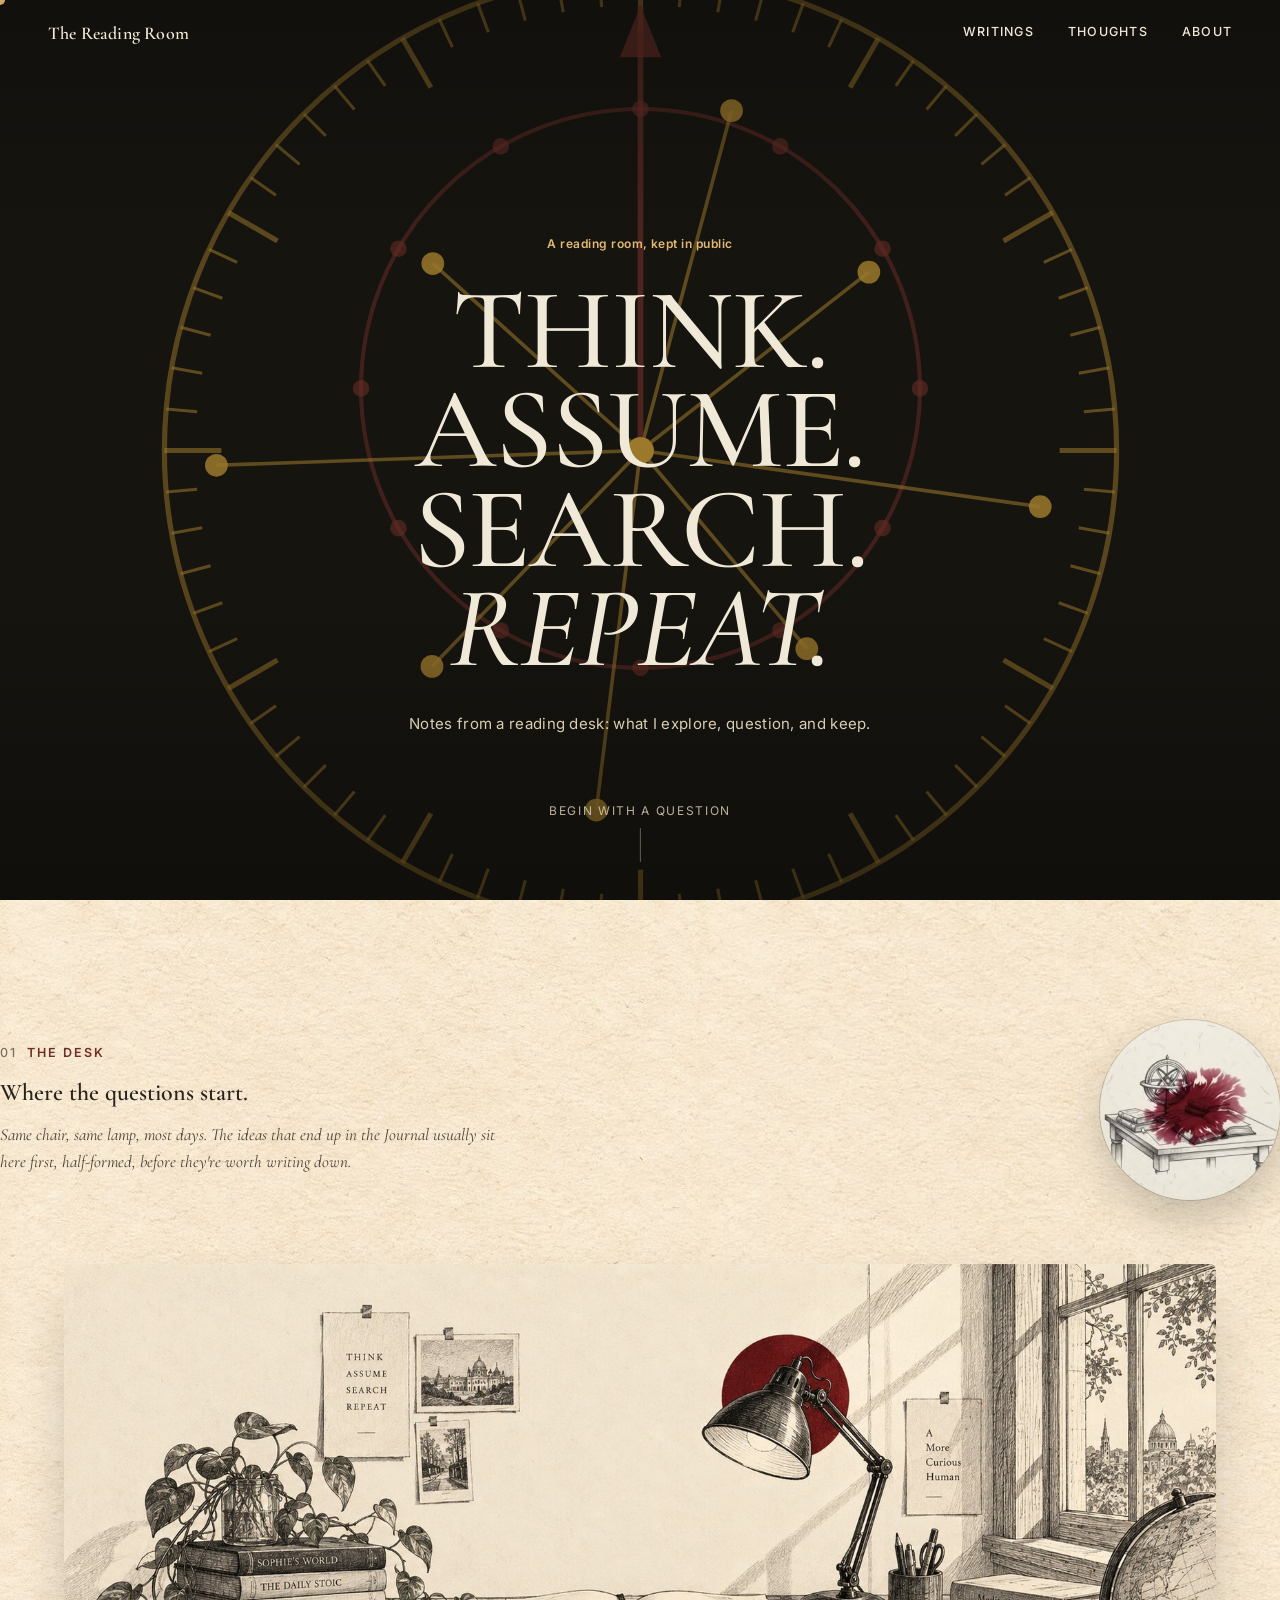
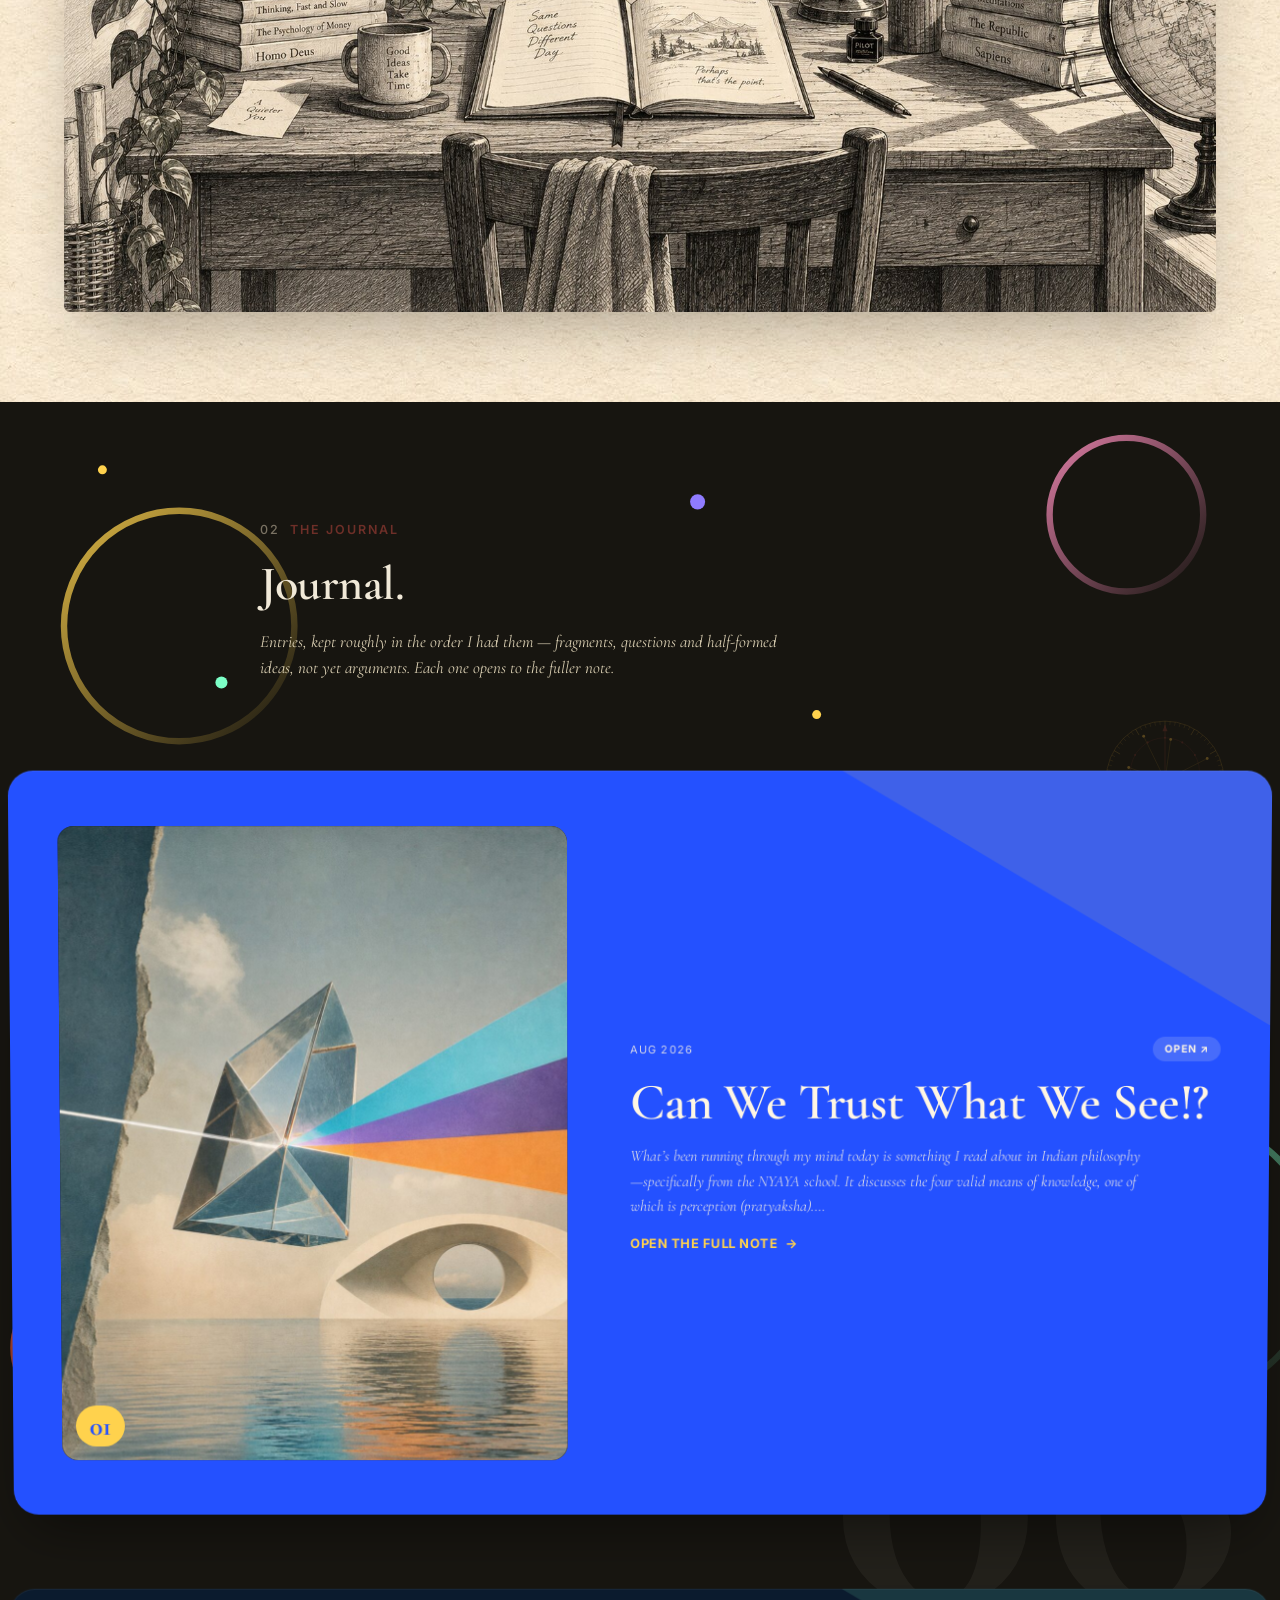
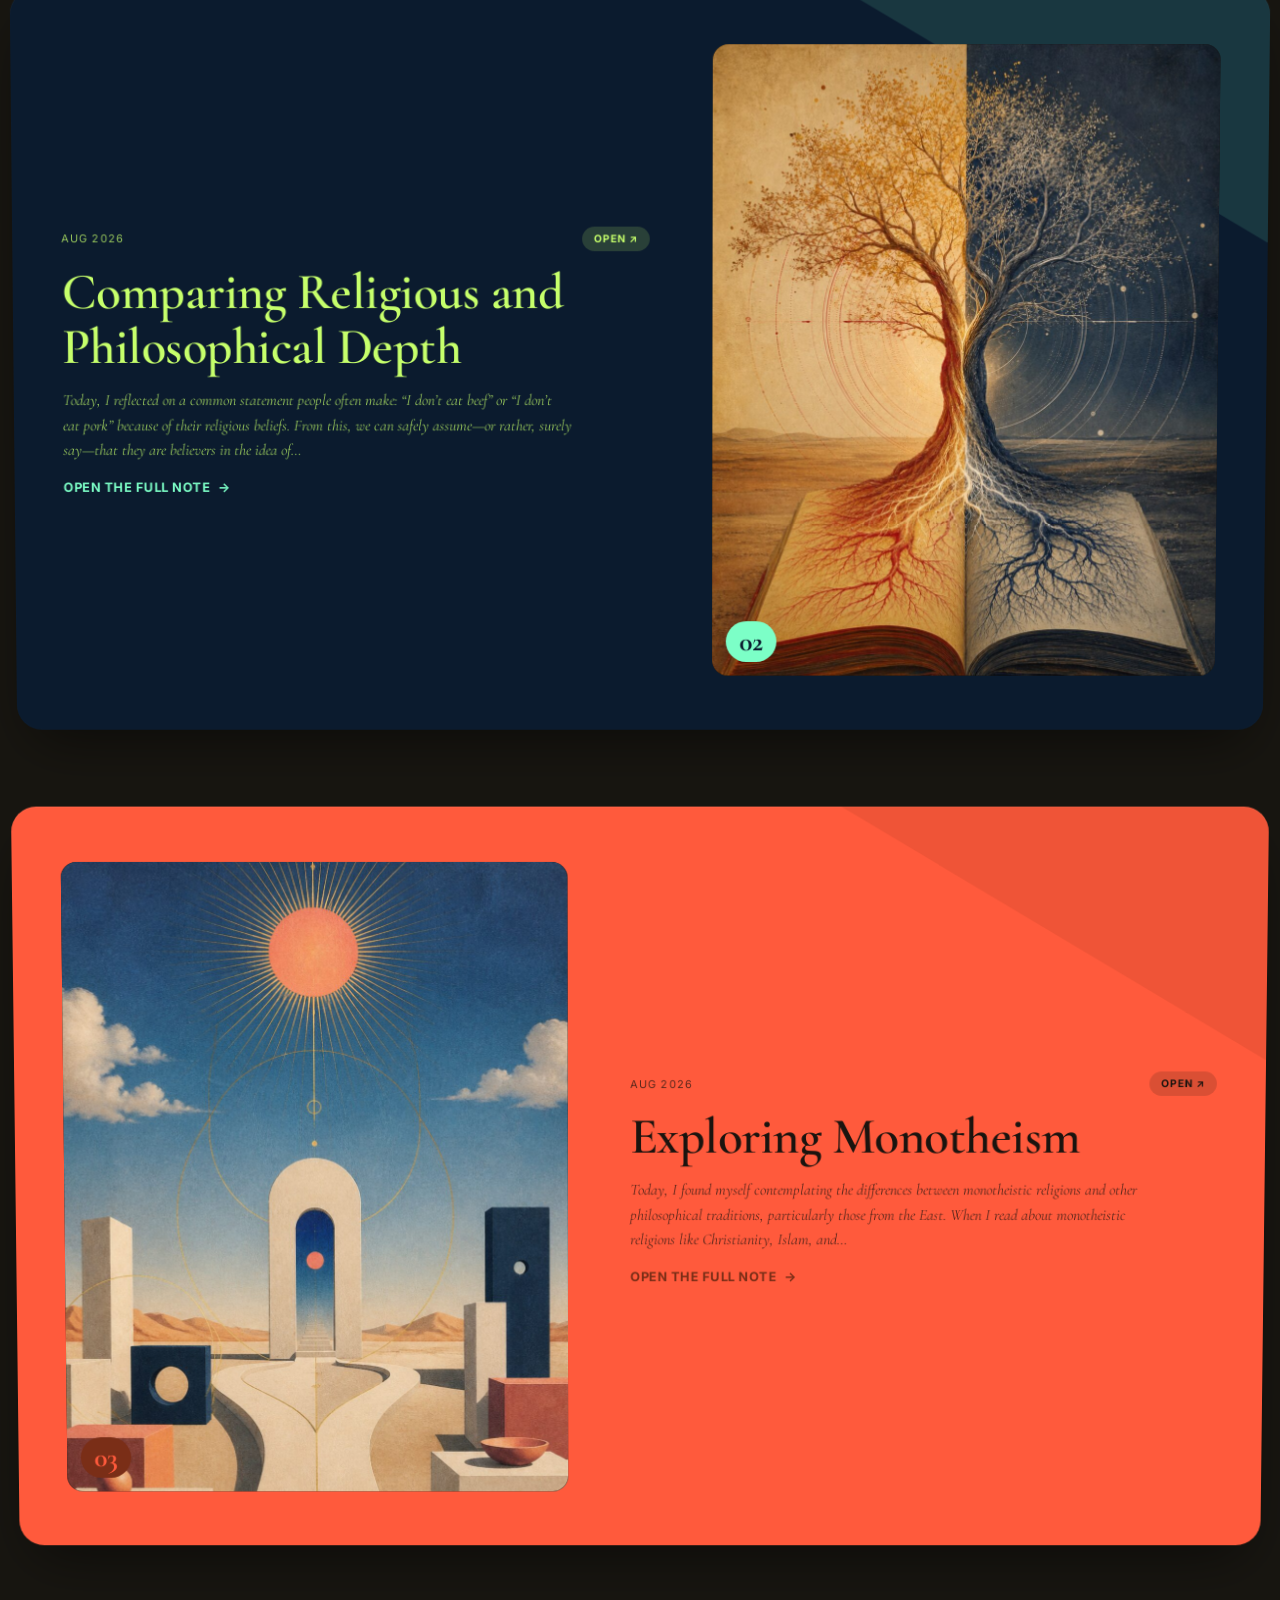
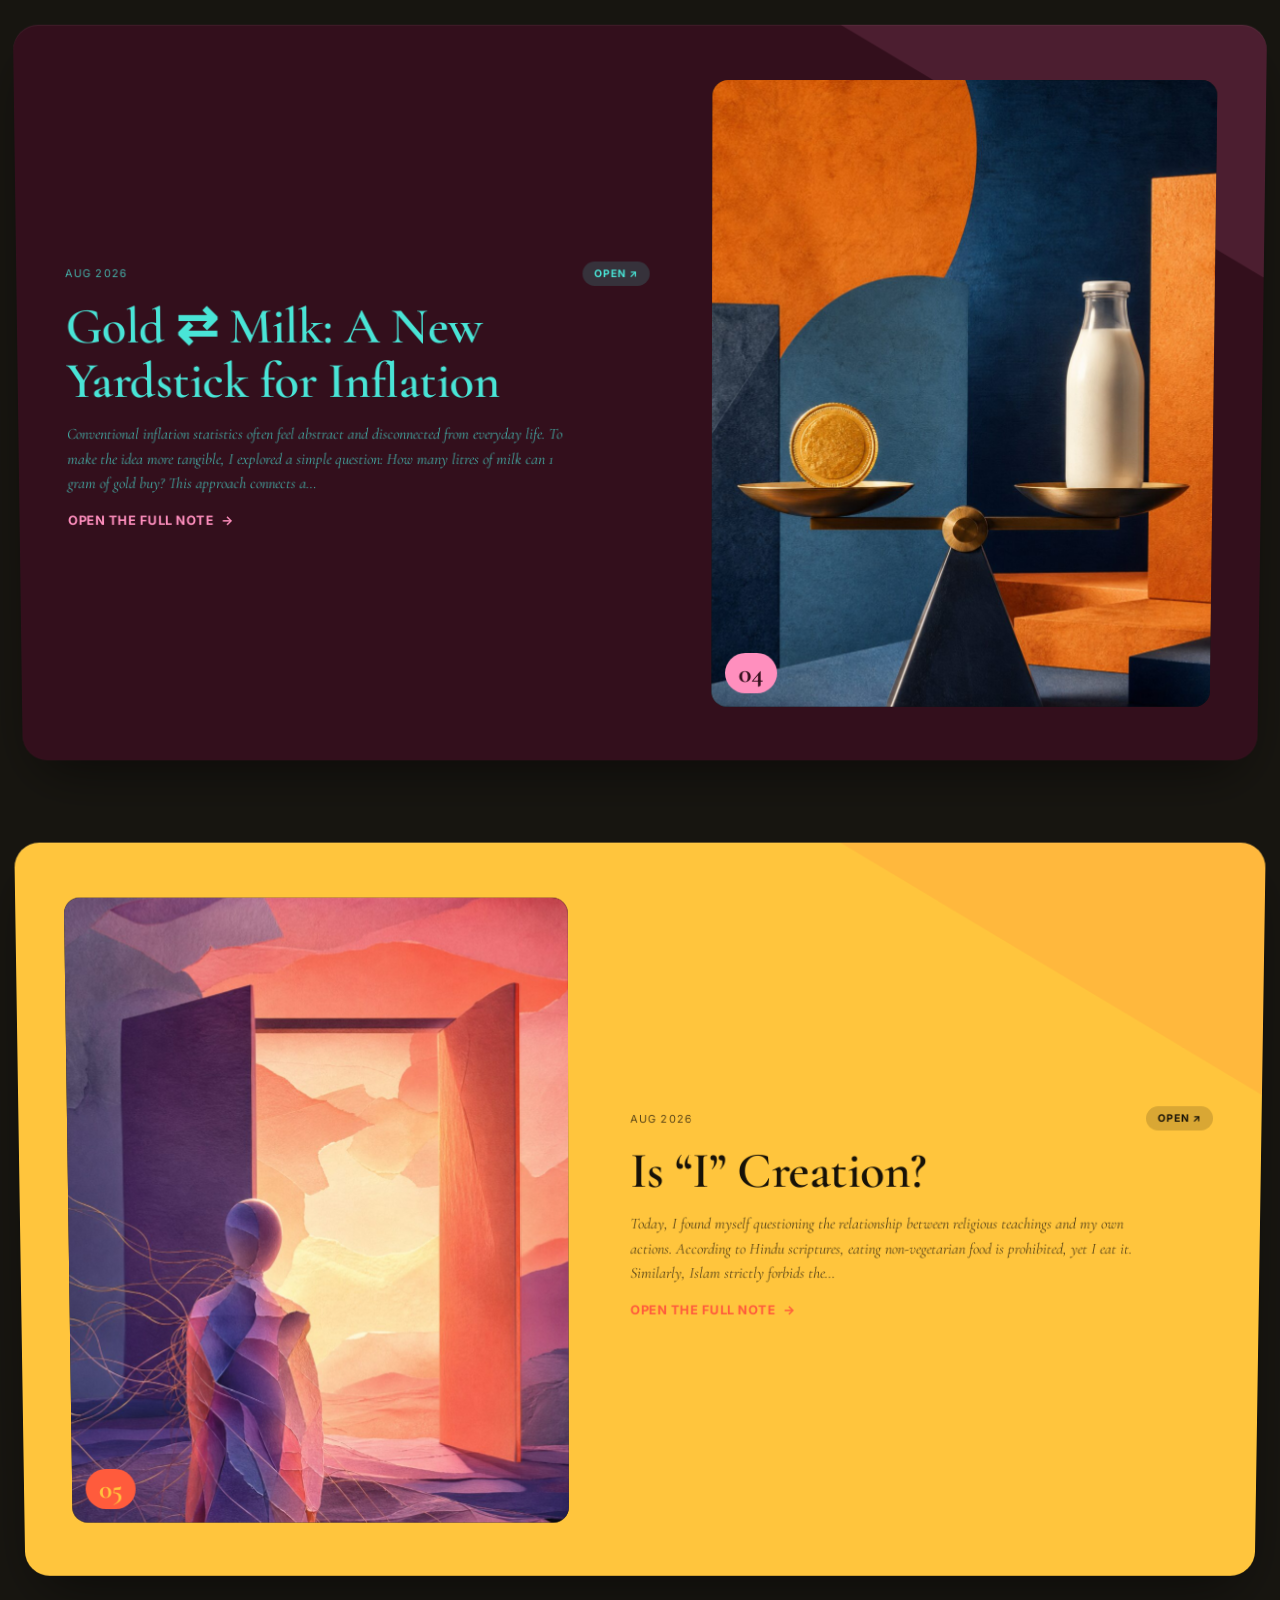
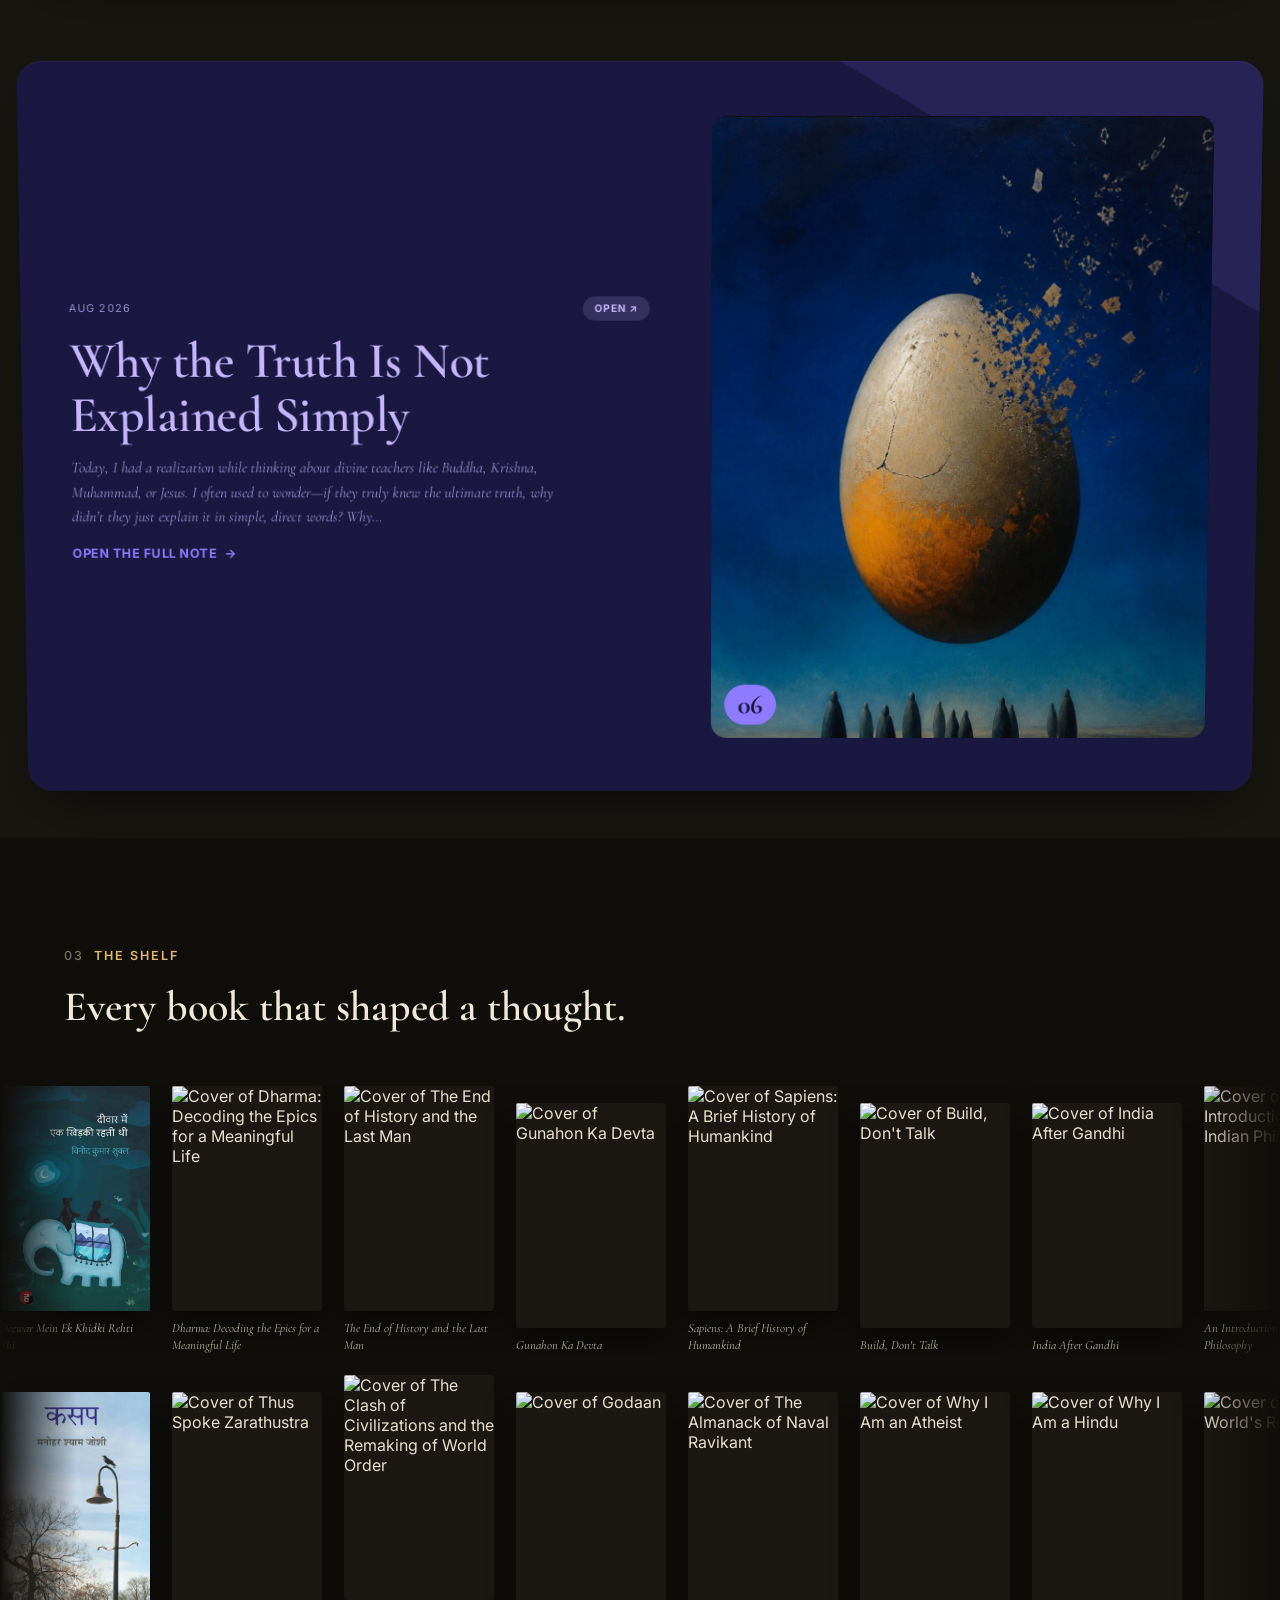
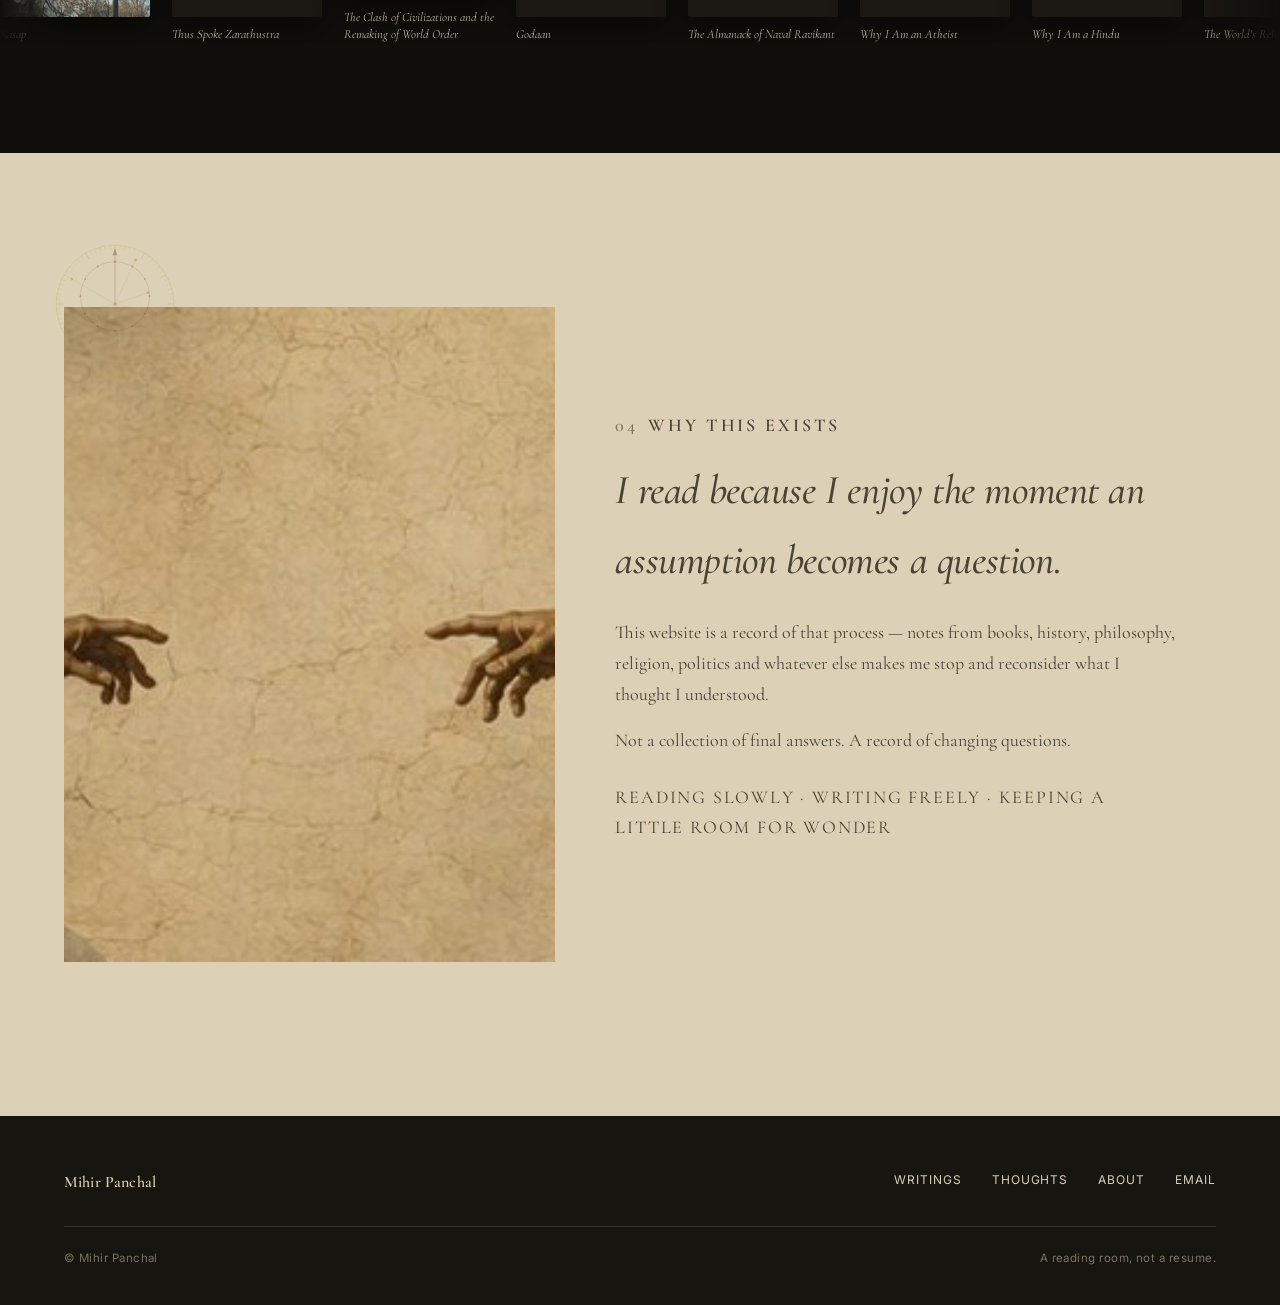
==== index.html @ f5ea028b "NEW SITE" ====
<!doctype html>
<html lang="en">
<head>
<meta charset="UTF-8"/>
<meta name="viewport" content="width=device-width, initial-scale=1"/>
<title>The Reading Room — Mihir Panchal</title>
<meta name="description" content="A personal reading room for philosophy, history, religion, politics and research — writings and a living stream of thoughts from Mihir Panchal's reading desk."/>
<link rel="preconnect" href="https://fonts.gstatic.com" crossorigin/>
<link href="https://fonts.googleapis.com/css2?family=Cormorant+Garamond:ital,wght@0,400;0,500;0,600;0,700;1,400;1,500;1,600&family=Inter:wght@400;500;600;700&display=swap" rel="stylesheet"/>
<link rel="stylesheet" href="/renaissance-assets/renaissance.css"/>
<!-- Netlify Identity invite/recovery links land on whatever page the email
     pointed at (often the homepage, not /admin/ directly) — this catches
     that link here too and sends a logged-in user on to /admin/. Without
     this, an invite email opened from the homepage does nothing visible. -->
<script src="https://identity.netlify.com/v1/netlify-identity-widget.js"></script>
<script>
  if (window.netlifyIdentity) {
    window.netlifyIdentity.on("init", user => {
      if (!user) {
        window.netlifyIdentity.on("login", () => {
          document.location.href = "/admin/";
        });
      }
    });
  }
</script>
</head>
<body>
<div class="grain"></div>

<nav class="nav">
  <a href="/index.html" class="nav-name">The Reading Room</a>
  <div class="nav-links">
    <a href="/writings.html">Writings</a>
    <a href="/thoughts.html">Thoughts</a>
    <a href="/about.html">About</a>
  </div>
  <button class="nav-menu-btn" aria-label="Open menu"><span class="bars"><span></span><span></span><span></span></span>Menu</button>
</nav>

<div class="menu-overlay">
  <button class="menu-close" aria-label="Close menu">Close ×</button>
  <div class="menu-art"><img src="/renaissance-assets/img/garden-bust.jpg" alt="Marble bust from the garden painting, used as a decorative detail."/></div>
  <div class="menu-links">
    <a href="/writings.html"><span class="mn">01</span>Writings</a>
    <a href="/thoughts.html"><span class="mn">02</span>Thoughts</a>
    <a href="/about.html"><span class="mn">03</span>About</a>
  </div>
  <div class="menu-foot">Notes from a reading desk — Mihir Panchal</div>
</div>

<main>

  <section class="hero" id="home">
    <div class="hero-astro" aria-hidden="true"><svg class="hero-astro-svg" viewBox="0 0 200 200" focusable="false" data-orn></svg></div>
    <div class="hero-scrim"></div>
    <div class="hero-inner">
      <p class="hero-kicker">A reading room, kept in public</p>
      <h1 class="hero-statement">
        <span class="hw">THINK.</span>
        <span class="hw">ASSUME.</span>
        <span class="hw">SEARCH.</span>
        <span class="hw">REPEAT.</span>
      </h1>
      <p class="hero-sub">Notes from a reading desk: what I explore, question, and keep.</p>
    </div>
    <div class="hero-cue" id="heroCue"><span>Begin with a question</span><span class="stick"></span></div>
  </section>

  <section class="desk-sec" id="desk">
    <div class="wrap desk-grid">
      <div class="desk-copy reveal">
        <p class="eyebrow"><span class="num">01</span>THE DESK</p>
        <h2>Where the questions start.</h2>
        <p class="desk-sub">Same chair, same lamp, most days. The ideas that end up in the Journal usually sit here first, half-formed, before they're worth writing down.</p>
      </div>
      <div class="desk-seal reveal" aria-hidden="true">
        <video class="desk-seal-video" muted loop playsinline preload="none" poster="/renaissance-assets/img/desk/ink-bleed-poster.jpg">
          <source src="/renaissance-assets/img/desk/ink-bleed.mp4" type="video/mp4" />
        </video>
      </div>
    </div>
    <div class="wrap desk-figure reveal">
      <img src="/renaissance-assets/img/desk/desk-scene.jpg" alt="Pencil sketch of a writing desk with an open journal, stacked books, a desk lamp and a window, with a small red accent behind the lamp" loading="lazy" decoding="async" />
    </div>
  </section>

  <section class="journal-sec" id="thoughts">
    <svg class="orn-float orn-reveal orn-journal orn-b" viewBox="0 0 200 200" aria-hidden="true" focusable="false" data-orn></svg>
    <div class="wrap journal-head reveal">
      <p class="eyebrow"><span class="num">02</span>THE JOURNAL</p>
      <h2 class="journal-title">Journal.</h2>
      <p class="journal-sub">Entries, kept roughly in the order I had them — fragments, questions and half-formed ideas, not yet arguments. Each one opens to the fuller note.</p>
    </div>
    <div id="journalList"></div>
  </section>

  <section class="marquee-sec" id="books">
    <div class="wrap marquee-head reveal">
      <p class="eyebrow"><span class="num">03</span>THE SHELF</p>
      <h2>Every book that shaped a thought.</h2>
    </div>
    <div class="marquee-viewport">
      <div class="marquee-row marquee-row-a"><div class="marquee-track" id="marqueeTrackA"></div></div>
      <div class="marquee-row marquee-row-b"><div class="marquee-track" id="marqueeTrackB"></div></div>
    </div>
  </section>

  <section class="section about-sec" id="about">
    <svg class="orn-float orn-reveal orn-about orn-c" viewBox="0 0 200 200" aria-hidden="true" focusable="false" data-orn></svg>
    <div class="wrap about-grid">
      <div class="about-portrait reveal">
        <img src="/renaissance-assets/img/hero-hands.jpg" alt="A detail crop of two reaching hands from the hero painting, used here as a symbolic image rather than a portrait."/>
      </div>
      <div class="about-copy reveal">
        <p class="eyebrow"><span class="num">04</span>WHY THIS EXISTS</p>
        <p class="statement">I read because I enjoy the moment an assumption becomes a question.</p>
        <p>This website is a record of that process — notes from books, history, philosophy, religion, politics and whatever else makes me stop and reconsider what I thought I understood.</p>
        <p>Not a collection of final answers. A record of changing questions.</p>
        <p class="about-mark">Reading slowly · Writing freely · Keeping a little room for wonder</p>
      </div>
    </div>
  </section>

</main>

<footer class="site">
  <div class="wrap">
    <div class="foot-grid">
      <div class="nav-name" style="font-size:16px;">Mihir Panchal</div>
      <div class="foot-links">
        <a href="/writings.html">Writings</a>
        <a href="/thoughts.html">Thoughts</a>
        <a href="/about.html">About</a>
        <a href="mailto:panchalmihir2911@gmail.com">Email</a>
      </div>
    </div>
    <div class="foot-bottom">
      <span>© Mihir Panchal</span>
      <span>A reading room, not a resume.</span>
    </div>
  </div>
</footer>

<script src="/renaissance-assets/main.js"></script>
<script>
(function(){
  Promise.all([
    fetch('/renaissance-assets/generated/thoughts.json').then(r=>r.ok?r.json():[]).catch(()=>[]),
    fetch('/renaissance-assets/generated/books.json').then(r=>r.ok?r.json():[]).catch(()=>[]),
  ]).then(([thoughts, books]) => {
    if (window.renderJournal) window.renderJournal(thoughts || []);
    if (window.renderBookMarquee) window.renderBookMarquee(books || []);
  });
})();
</script>
<!-- Homepage-only: powers the ambient particle layer in the hero
     (renaissance-assets/hero-scene.js). No other page on the site loads
     this — everything else stays dependency-free. If this fails to load
     (offline, CDN hiccup, ad blocker) the hero just renders without the
     particle layer; nothing else on the page is affected. -->
<script src="https://cdnjs.cloudflare.com/ajax/libs/three.js/r134/three.min.js"></script>
<script src="/renaissance-assets/hero-scene.js"></script>
</body>
</html>
---- renaissance-assets/renaissance.css ----
/* ============================================================
   THINGS WORTH SITTING WITH — Mihir Panchal
   A reading room built around four real Renaissance-style paintings.
   Token system: warm parchment / deep ink / burgundy / olive / gold-leaf,
   sampled from the paintings themselves.
   ============================================================ */

:root{
  --paper:#E8E0D0;
  --paper-deep:#DCD1B7;
  --paper-line: rgba(23,21,16,0.16);
  --dark:#171510;
  --dark-2:#221E17;
  --dark-line: rgba(232,224,208,0.16);
  --ink:#27231D;
  --ink-soft:#4A4335;
  --muted:#7A7263;
  --burgundy:#6E2F28;
  --burgundy-soft:#8C463D;
  --olive:#59604A;
  --gold-leaf:#A9822F;
  --candle:#E3B872;

  /* text-on-dark tokens — consolidates ~10 one-off near-duplicate hexes
     that were scattered across dark sections (hero, Journal dark tone,
     thought modal, footer, article pages) into 3 shared values. */
  --paper-on-dark:#F1E9D8;      /* primary text on a dark background */
  --paper-on-dark-soft:#D9CEB2; /* secondary/soft text on a dark background */
  --muted-on-dark:#B9AF97;      /* muted captions/meta on a dark background */

  /* font-size tokens — a shared scale for labels and small text so new
     components reuse a value instead of inventing another one-off px. */
  --fs-2xs:12px;
  --fs-xs:12.5px;
  --fs-sm:14px;
  --fs-base:16px;
  --fs-md:18px;

  --serif: 'Cormorant Garamond', 'Georgia', serif;
  --sans: 'Inter', -apple-system, BlinkMacSystemFont, sans-serif;

  --ease: cubic-bezier(.16,.84,.44,1);
  --container: 1360px;
}

*{ box-sizing:border-box; }
html{ scroll-behavior:auto; }
html.has-smooth-scroll{ scroll-behavior:auto; }
body{
  margin:0;
  background:var(--paper);
  color:var(--ink);
  font-family:var(--sans);
  -webkit-font-smoothing:antialiased;
  overflow-x:hidden; /* NOTE: don't pair this with overflow-y:hidden here —
    per spec, overflow set on <body> propagates to the viewport/root when
    <html> doesn't declare its own overflow, so overflow-y:hidden on body
    disables scrolling for the ENTIRE page, not just body's own box.
    Learned that the hard way; leave overflow-y alone (default visible). */
}
img{ max-width:100%; display:block; }
a{ color:inherit; text-decoration:none; }
h1,h2,h3,h4{ margin:0; font-family:var(--serif); font-weight:600; }
p{ margin:0; }
button{ font-family:inherit; background:none; border:none; cursor:pointer; color:inherit; }
::selection{ background:var(--burgundy); color:var(--paper); }

/* focus states */
a:focus-visible, button:focus-visible, input:focus-visible{
  outline:2px solid var(--burgundy);
  outline-offset:3px;
}

/* paper grain texture — extremely subtle, applied once as a fixed overlay */
.grain{
  position:fixed; inset:0; z-index:2; pointer-events:none;
  opacity:0.035;
  mix-blend-mode:multiply;
  background-image:url("data:image/svg+xml;utf8,<svg xmlns='http://www.w3.org/2000/svg' width='120' height='120'><filter id='n'><feTurbulence type='fractalNoise' baseFrequency='0.85' numOctaves='2' stitchTiles='stitch'/></filter><rect width='100%25' height='100%25' filter='url(%23n)'/></svg>");
  background-size:180px 180px;
}

.wrap{ max-width:var(--container); margin:0 auto; padding:0 clamp(20px,5vw,64px); }
.section{ position:relative; padding:clamp(90px,12vw,160px) 0; }
.section.dark{ background:var(--dark); color:var(--paper); }
.section.deep{ background:var(--paper-deep); }

.eyebrow{
  font-family:var(--sans); font-size:12.5px; letter-spacing:0.16em; text-transform:uppercase;
  color:var(--burgundy); font-weight:600; margin:0 0 18px;
}
.section.dark .eyebrow{ color:var(--candle); }
.eyebrow .num{ color:var(--muted); font-weight:500; margin-right:10px; }

.hairline{ height:1px; background:var(--paper-line); border:none; margin:0; }
.section.dark .hairline{ background:var(--dark-line); }

/* big editorial statement type */
.statement{
  font-family:var(--serif); font-weight:500; font-style:italic;
  font-size:clamp(40px,7vw,108px); line-height:1.08; letter-spacing:-0.01em;
  max-width:1180px;
}
.statement.tight{ max-width:920px; }

/* ============ NAV ============ */
.nav{
  position:fixed; top:0; left:0; right:0; z-index:60;
  display:flex; align-items:center; justify-content:space-between;
  padding:22px clamp(20px,5vw,48px);
  color:var(--paper-on-dark);
  transition:background .5s var(--ease), backdrop-filter .5s var(--ease), padding .4s var(--ease), border-color .5s var(--ease);
  border-bottom:1px solid transparent;
}
.nav.scrolled{
  background:rgba(232,224,208,0.86);
  -webkit-backdrop-filter:blur(14px) saturate(1.1);
  backdrop-filter:blur(14px) saturate(1.1);
  color:var(--ink);
  padding-top:14px; padding-bottom:14px;
  border-bottom:1px solid var(--paper-line);
}
.nav-name{ font-family:var(--serif); font-weight:600; font-size:18px; letter-spacing:0.01em; }
.nav-links{ display:flex; align-items:center; gap:34px; font-size:12.5px; letter-spacing:0.1em; text-transform:uppercase; font-weight:500; }
.nav-links a{ position:relative; padding-bottom:3px; }
.nav-links a::after{
  content:''; position:absolute; left:0; right:100%; bottom:0; height:1px; background:currentColor;
  transition:right .35s var(--ease);
}
.nav-links a:hover::after, .nav-links a.active::after{ right:0; }
.nav-menu-btn{ font-size:12.5px; letter-spacing:0.1em; text-transform:uppercase; font-weight:600; display:flex; align-items:center; gap:10px; }
.nav-menu-btn .bars{ display:inline-flex; flex-direction:column; gap:4px; }
.nav-menu-btn .bars span{ width:20px; height:1px; background:currentColor; display:block; transition:transform .3s var(--ease), opacity .3s var(--ease); }
body.menu-open .nav-menu-btn .bars span:nth-child(1){ transform:translateY(5px) rotate(45deg); }
body.menu-open .nav-menu-btn .bars span:nth-child(2){ opacity:0; }
body.menu-open .nav-menu-btn .bars span:nth-child(3){ transform:translateY(-5px) rotate(-45deg); }

@media (max-width:760px){
  .nav-links{ display:none; }
}
@media (min-width:761px){
  .nav-menu-btn{ display:none; }
}

/* progress bar (thin, hairline) used on article pages and homepage */
.progress-line{ position:fixed; top:0; left:0; height:2px; background:var(--burgundy); z-index:70; width:0%; transition:width .1s linear; }

/* ============ FULLSCREEN MENU ============ */
.menu-overlay{
  position:fixed; inset:0; z-index:80;
  background:var(--dark); color:var(--paper);
  display:grid; grid-template-columns:1.1fr 1fr;
  visibility:hidden; opacity:0;
  transition:opacity .5s var(--ease), visibility 0s linear .5s;
}
body.menu-open .menu-overlay{ visibility:visible; opacity:1; transition:opacity .5s var(--ease); }
.menu-art{ position:relative; overflow:hidden; }
.menu-art img{ width:100%; height:100%; object-fit:cover; opacity:0.62; filter:sepia(0.15); }
.menu-links{ display:flex; flex-direction:column; justify-content:center; gap:6px; padding:clamp(32px,6vw,90px); }
.menu-links a{
  font-family:var(--serif); font-size:clamp(30px,5vw,58px); font-weight:500; line-height:1.35;
  display:flex; align-items:baseline; gap:18px; opacity:0; transform:translateY(18px);
  transition:opacity .5s var(--ease), transform .5s var(--ease), color .3s;
}
.menu-links a .mn{ font-family:var(--sans); font-size:14px; color:var(--gold-leaf); letter-spacing:0.08em; }
.menu-links a:hover{ color:var(--candle); }
body.menu-open .menu-links a{ opacity:1; transform:translateY(0); }
body.menu-open .menu-links a:nth-child(1){ transition-delay:.12s; }
body.menu-open .menu-links a:nth-child(2){ transition-delay:.19s; }
body.menu-open .menu-links a:nth-child(3){ transition-delay:.26s; }
body.menu-open .menu-links a:nth-child(4){ transition-delay:.33s; }
body.menu-open .menu-links a:nth-child(5){ transition-delay:.40s; }
.menu-close{
  position:absolute; top:24px; right:28px; z-index:2; color:var(--paper);
  font-size:12.5px; letter-spacing:0.1em; text-transform:uppercase;
}
.menu-foot{ position:absolute; bottom:30px; left:clamp(32px,6vw,90px); font-size:12.5px; color:var(--muted); letter-spacing:0.05em; }
@media (max-width:760px){
  .menu-overlay{ grid-template-columns:1fr; }
  .menu-art{ display:none; }
  .menu-links a{ font-size:clamp(26px,9vw,40px); }
}

/* ============ CURSOR ============ */
.cursor-dot{
  position:fixed; top:0; left:0; width:10px; height:10px; border-radius:50%;
  background:var(--candle); pointer-events:none; z-index:90; mix-blend-mode:difference;
  transform:translate(-50%,-50%); transition:width .25s var(--ease), height .25s var(--ease), background .25s var(--ease);
  will-change:transform;
}
.cursor-dot.hover{ width:46px; height:46px; }
.cursor-dot.read::after{
  content:'READ'; position:absolute; inset:0; display:flex; align-items:center; justify-content:center;
  font-family:var(--sans); font-size:9.5px; letter-spacing:0.1em; color:var(--dark); opacity:0;
}
.cursor-dot.read{ background:var(--paper); }
.cursor-dot.read::after{ opacity:1; }
body.touch .cursor-dot{ display:none; }
@media (hover:none), (pointer:coarse){ .cursor-dot{ display:none; } }

/* ============ HERO ============ */
.hero{
  position:relative; overflow:hidden;
  /* Three stacked fallbacks, weakest first: plain vh for very old browsers,
     svh (the viewport with mobile browser chrome — address bar, tab strip —
     counted as visible) so the hero never renders taller than what's
     actually on screen, then dvh (the *dynamic* viewport, which follows the
     chrome showing/hiding as the user scrolls) as the most accurate modern
     unit where it's supported. Each later line simply overrides the one
     before it in browsers that understand it. */
  min-height:100vh;
  min-height:100svh;
  min-height:100dvh;
  display:flex; align-items:center; justify-content:center;
  background:var(--dark);
}
/* The hero's background is now the astrolabe itself rather than the old
   painting — a giant version of the same generative instrument used as
   the small floating ornaments elsewhere (buildAstrolabe() in main.js;
   this element carries the same data-orn hook so it's built for free).
   Its rim stays fixed, same as every other instance on the site; only the
   inner rete turns, and here that rotation is driven directly by scroll
   position through the hero rather than by the small ornaments' own
   auto-spin — see the JS for why that's a deliberate, different choice
   around reduced motion too. vmin sizing means it stays large and centred
   relative to whichever screen dimension is tighter, phone or ultra-wide;
   .hero's overflow:hidden lets it bleed off the edges rather than being
   squeezed to fit. */
.hero-astro{
  position:absolute; inset:0;
  display:flex; align-items:center; justify-content:center;
  opacity:0; transition:opacity 1.4s var(--ease);
}
.hero-astro.is-in{ opacity:1; }
.hero-astro-svg{ width:min(1300px, 115vmin); height:auto; }
.hero-astro-svg .orn-rete{
  /* Overrides the small ornaments' auto-spin (see .orn-rete elsewhere) —
     this instance is turned by the scroll handler in main.js instead, via
     an inline transform, which a running CSS animation would otherwise
     fight and win over every frame. */
  animation:none;
}
.hero-scrim{
  position:absolute; inset:0;
  background:linear-gradient(180deg, rgba(10,9,6,0.42) 0%, rgba(10,9,6,0.08) 30%, rgba(10,9,6,0.08) 62%, rgba(10,9,6,0.5) 100%);
}
/* Generative ambient particle layer — see hero-scene.js. Sits above the
   scrim, below the title. Optional in every sense: absent entirely if
   three.js doesn't load, and even once present it fades in on its own
   rather than appearing with a hard cut. */
.hero-scene{
  position:absolute; inset:0; z-index:1; pointer-events:none;
  opacity:0; transition:opacity 1.6s var(--ease);
}
.hero-scene.is-in{ opacity:1; }
.hero-inner{
  position:relative; z-index:2; text-align:center; color:var(--paper-on-dark); padding:96px 20px 24px;
}
.hero-kicker{
  font-family:var(--sans); font-size:12px; letter-spacing:0.04em; font-weight:600; color:var(--candle);
  margin-bottom:30px;
  opacity:0; animation:hero-rise .9s var(--ease) .15s forwards;
}
.hero-statement{
  font-family:var(--serif); font-weight:500; font-size:clamp(60px,9vw,150px); line-height:0.86; letter-spacing:-0.01em;
}
.hero-statement .hw{ display:block; opacity:0; animation:hero-rise .9s var(--ease) forwards; }
.hero-statement .hw:nth-child(1){ animation-delay:.28s; }
.hero-statement .hw:nth-child(2){ animation-delay:.38s; opacity:0.9; }
.hero-statement .hw:nth-child(3){ animation-delay:.48s; }
.hero-statement .hw:nth-child(4){ animation-delay:.58s; font-style:italic; }
.hero-sub{
  margin-top:34px; font-family:var(--sans); font-size:15px; letter-spacing:0.02em; color:var(--paper-on-dark-soft);
  max-width:520px; margin-left:auto; margin-right:auto; line-height:1.6;
  opacity:0; animation:hero-rise .9s var(--ease) .74s forwards;
}
@keyframes hero-rise{ from{ opacity:0; transform:translateY(16px); } to{ opacity:1; transform:translateY(0); } }

.hero-cue{
  position:absolute; left:50%; bottom:38px; transform:translateX(-50%); z-index:2; color:var(--paper-on-dark-soft);
  display:flex; flex-direction:column; align-items:center; gap:10px; font-size:var(--fs-2xs); letter-spacing:0.14em;
  text-transform:uppercase; opacity:0.85; transition:opacity .5s var(--ease);
}
.hero-cue.hide{ opacity:0; }
.hero-cue .stick{ width:1px; height:34px; background:currentColor; opacity:0.5; animation:hero-cue-bob 2.2s ease-in-out infinite; }
@keyframes hero-cue-bob{ 0%,100%{ transform:scaleY(1); transform-origin:top; } 50%{ transform:scaleY(0.7); transform-origin:top; } }

@media (max-width:760px){
  .hero-statement{ font-size:clamp(46px,15vw,72px); line-height:0.92; }
}

.sr-only{
  position:absolute; width:1px; height:1px; padding:0; margin:-1px; overflow:hidden;
  clip:rect(0,0,0,0); white-space:nowrap; border:0;
}

/* ============ THE DESK — a quiet, light bridge between the dark hero and
   the dark Journal ============
   Deliberately paper-toned (not dark) so the page reads dark → light →
   dark going into the Journal, the same alternating rhythm the site
   already uses elsewhere (About is paper-deep against a dark Shelf on
   either side). "01" — the number the hero itself never wears, so this
   slots into the existing 02 Journal / 03 Shelf / 04 About sequence with
   nothing else renumbered. The seal video is a small, separate circular
   companion to the copy — not composited onto the desk sketch itself,
   since the two were generated independently and don't share a subject;
   keeping them as two distinct beats (a small moving detail beside the
   words, a large still sketch beneath) reads more intentional than trying
   to force them into one image. */
.desk-sec{
  position:relative; overflow:hidden;
  background-color:var(--paper);
  background-image:url("img/desk/paper-texture.jpg");
  background-size:700px 467px; background-repeat:repeat;
}
.desk-grid{
  display:grid; grid-template-columns:1fr; gap:32px; align-items:center;
  padding:clamp(70px,10vw,120px) 0 0;
}
.desk-copy{ max-width:620px; }
.desk-sub{
  font-family:var(--serif); font-style:italic; font-size:17px; line-height:1.6;
  color:var(--ink-soft); margin-top:14px; max-width:520px;
}
.desk-seal{
  justify-self:start;
  width:clamp(120px,16vw,180px); aspect-ratio:1/1; border-radius:50%; overflow:hidden;
  box-shadow:0 18px 40px rgba(23,21,16,0.22), 0 0 0 1px var(--paper-line);
  background:var(--paper-deep);
}
.desk-seal-video{ width:100%; height:100%; object-fit:cover; display:block; }
.desk-figure{
  margin-top:clamp(36px,6vw,64px); padding-bottom:clamp(50px,7vw,90px);
}
.desk-figure img{
  width:100%; height:auto; display:block; border-radius:6px;
  box-shadow:0 30px 60px -20px rgba(23,21,16,0.35);
}
@media (min-width:700px){
  .desk-grid{ grid-template-columns:1fr auto; gap:clamp(30px,5vw,64px); }
}
@media (max-width:480px){
  .desk-seal{ width:110px; }
}

/* ============ THE JOURNAL — colourful editorial cards, each with its own
   intentional palette ============
   Mobile-first: one column always, image above text. Every entry now
   carries its own carefully-chosen bright/dark colour pairing (see the
   PALETTE array in main.js, applied as --jc-bg/--jc-ink/--jc-soft/--jc-accent
   custom properties on the entry) instead of alternating between two fixed
   paper/ink tones — the section itself goes dark (matching the site's
   editorial night register) and each card floats as its own saturated,
   high-contrast plate against it. Rendered straight from thoughts.json — a
   new /admin entry just becomes the next card, cycling to the next colour
   in the sequence. */
.journal-sec{ background:var(--dark); position:relative; overflow:hidden; }
.journal-head{ position:relative; z-index:1; padding:clamp(70px,10vw,120px) 0 clamp(36px,5vw,54px); max-width:760px; }
.journal-head h2{ font-size:clamp(30px,4vw,48px); margin-bottom:16px; color:var(--paper-on-dark); }
.journal-title{ font-size:clamp(48px,9vw,96px); font-weight:600; letter-spacing:-0.01em; }
.journal-sub{ font-family:var(--serif); font-style:italic; font-size:17px; color:var(--paper-on-dark-soft); line-height:1.55; max-width:520px; }

.journal-entry{
  padding:clamp(16px,2.6vw,30px) 0;
}

.journal-grid{
  position:relative; z-index:1;
  display:grid; grid-template-columns:1fr; gap:clamp(20px,3vw,30px);
  padding:clamp(28px,4.6vw,56px) clamp(22px,4vw,50px);
  border-radius:clamp(16px,2vw,26px);
  background:var(--jc-bg,#171510); color:var(--jc-ink,#F1E9D8);
  box-shadow:0 26px 60px -18px rgba(0,0,0,0.55), 0 1px 0 rgba(255,255,255,0.06) inset;
  overflow:hidden;
  will-change:transform;
}
.journal-grid::after{
  /* restrained diagonal corner accent, sampled from the card's own accent
     colour — a signature echo of the reference project's page-number
     corner treatment without literally copying its layout */
  content:''; position:absolute; top:0; right:0; width:34%; height:34%;
  background:var(--jc-accent,#E3B872); opacity:0.12;
  clip-path:polygon(100% 0, 100% 100%, 0 0); pointer-events:none;
}
.journal-media{
  position:relative; width:100%; aspect-ratio:16/10; overflow:hidden; background:#100E0B; border-radius:clamp(10px,1.4vw,16px);
}
.journal-media img{ width:100%; height:100%; object-fit:cover; display:block; will-change:transform; }
.journal-num{
  position:absolute; left:14px; bottom:14px; z-index:1;
  font-family:var(--serif); font-weight:700; font-size:clamp(20px,2.4vw,28px); line-height:1;
  padding:7px 14px; border-radius:999px;
  background:var(--jc-accent,#E3B872); color:var(--jc-bg,#171510);
}
.journal-copy{ position:relative; max-width:640px; }
.journal-meta{ display:flex; align-items:center; justify-content:space-between; gap:14px; margin-bottom:14px; }
.jd{
  font-family:var(--sans); font-size:11px; letter-spacing:0.1em; text-transform:uppercase;
  color:var(--jc-soft,var(--muted-on-dark)); display:block;
}
.jopen-badge{
  font-family:var(--sans); font-size:10.5px; letter-spacing:0.09em; text-transform:uppercase; font-weight:700;
  padding:6px 12px; border-radius:999px; white-space:nowrap;
  background:color-mix(in srgb, var(--jc-ink,#F1E9D8) 16%, transparent);
  color:var(--jc-ink,#F1E9D8);
}
.jtitle{
  font-family:var(--serif); font-weight:600; font-size:clamp(28px,4.2vw,52px); line-height:1.08; letter-spacing:-0.01em;
  color:var(--jc-ink,#F1E9D8);
}
.jprev{
  font-family:var(--serif); font-style:italic; font-size:16px; line-height:1.6;
  color:var(--jc-soft,var(--paper-on-dark-soft)); margin-top:14px; max-width:520px;
}
.jread{
  margin-top:16px; display:inline-flex; align-items:center; gap:8px; cursor:pointer;
  font-family:var(--sans); font-size:13px; letter-spacing:0.02em; font-weight:700; text-transform:uppercase; letter-spacing:0.04em;
  color:var(--jc-accent,var(--candle));
}
.jread .arrow{ transition:transform .25s var(--ease); }
.journal-entry:hover .jread .arrow{ transform:translateX(5px); }

@media (min-width:700px){
  .journal-grid{ grid-template-columns:0.86fr 1fr; align-items:center; gap:clamp(30px,5vw,64px); }
  .journal-media{ aspect-ratio:4/5; }
  .journal-entry:nth-child(even) .journal-grid{ grid-template-columns:1fr 0.86fr; }
  .journal-entry:nth-child(even) .journal-media{ order:2; }
  .journal-entry:nth-child(even) .journal-copy{ order:1; }
}
@media (max-width:480px){
  .journal-grid{ padding:22px 18px; border-radius:14px; }
  .jtitle{ font-size:clamp(24px,7.4vw,34px); }
}

/* ============ Journal ambient 3D layer — floating rings, glass prisms and
   a faint giant numeral behind the cards (see initJournalMotion in
   main.js). Purely decorative: sits at z-index:0 inside the (now
   position:relative, overflow:hidden) .journal-sec, so the opaque
   card backgrounds naturally occlude it wherever a card sits, and it only
   shows through in the gaps around and between cards — it can never sit on
   top of text, images or the Open action. Motion is composed from THREE
   independent, non-conflicting CSS transform channels so none of them ever
   fight each other: the shared `translate` (below) carries the scroll- and
   pointer-follow offset that main.js writes every frame via
   --jm-scroll-y/--jm-pointer-x/--jm-pointer-y, while the ambient spin/drift
   keyframes below animate only `rotate`/`scale` — never `transform`
   itself — so the two layer together instead of one silently overwriting
   the other. ============ */
.journal-motion{
  position:absolute; inset:0; z-index:0; pointer-events:none; overflow:visible;
}
#journalList{ position:relative; z-index:1; }
.jm-ring, .jm-prism, .jm-numeral, .jm-particle{
  transform-box:fill-box; transform-origin:50% 50%;
  translate:var(--jm-pointer-x,0px) calc(var(--jm-scroll-y,0px) + var(--jm-pointer-y,0px));
}
.jm-spin-a{ animation:jm-spin 52s linear infinite; }
.jm-spin-b{ animation:jm-spin 36s linear infinite reverse; }
@keyframes jm-spin{ from{ rotate:0deg; } to{ rotate:360deg; } }
.jm-drift-a{ animation:jm-drift-a 14s ease-in-out infinite; }
.jm-drift-b{ animation:jm-drift-b 18s ease-in-out infinite reverse; }
@keyframes jm-drift-a{ 0%,100%{ rotate:0deg; scale:1; } 50%{ rotate:7deg; scale:1.1; } }
@keyframes jm-drift-b{ 0%,100%{ rotate:0deg; scale:1; } 50%{ rotate:-6deg; scale:0.92; } }
.jm-numeral{
  font-family:var(--serif); font-weight:700; font-size:34px;
  fill:var(--paper-on-dark); opacity:0.05;
  animation:jm-numeral-sway 24s ease-in-out infinite;
}
@keyframes jm-numeral-sway{ 0%,100%{ rotate:-3deg; } 50%{ rotate:3deg; } }
.jm-particle{ animation:jm-twinkle 5s ease-in-out infinite; }
.jm-particle:nth-child(3n){ animation-delay:-1.6s; }
.jm-particle:nth-child(4n){ animation-delay:-3.1s; }
@keyframes jm-twinkle{ 0%,100%{ opacity:0.32; } 50%{ opacity:0.85; } }
/* Reduced motion: main.js never attaches the scroll/pointer listeners in
   this state (so --jm-scroll-y/x/y simply stay at their 0px fallback) and
   adds .is-still, which this stops the ambient CSS animation on too —
   shapes stay fully visible, just perfectly still, per this feature's own
   spec (a deliberate exception to this site's usual "ambient motion is
   exempt from Reduce Motion" rule — documented in main.js). */
.journal-motion.is-still .jm-ring,
.journal-motion.is-still .jm-prism,
.journal-motion.is-still .jm-numeral,
.journal-motion.is-still .jm-particle{ animation:none; }

/* ============ THE SHELF — simple CSS marquee ============
   Replaces the earlier 3D perspective corridor with a plain two-row,
   opposite-direction marquee: cheap to run, easy to read on a phone, and
   still enough movement to read as "a shelf passing by" rather than a
   static grid. Deliberately ignores prefers-reduced-motion (see the
   restoration rule in the reduced-motion block near the bottom of this
   file) — continuous scrolling is the whole point of this section, not a
   decorative aside, so it keeps moving on every device, iOS included, even
   with Reduce Motion on. A book with no cover just shows its name. */
.marquee-sec{ background:#100E0B; color:var(--paper); padding:clamp(70px,10vw,110px) 0; overflow:hidden; }
.marquee-head{ margin-bottom:clamp(34px,5vw,54px); }
.marquee-head .eyebrow{ color:var(--candle); }
.marquee-head h2{ font-size:clamp(26px,3.4vw,42px); color:var(--paper-on-dark); max-width:640px; }
.marquee-viewport{ display:flex; flex-direction:column; gap:clamp(14px,2vw,22px); }
.marquee-row{ overflow:hidden; -webkit-mask-image:linear-gradient(90deg, transparent 0%, #000 6%, #000 94%, transparent 100%); mask-image:linear-gradient(90deg, transparent 0%, #000 6%, #000 94%, transparent 100%); }
.marquee-track{
  display:flex; align-items:flex-end; gap:clamp(14px,2vw,22px); width:max-content;
  animation:marquee-left 46s linear infinite;
}
.marquee-row-b .marquee-track{ animation-name:marquee-right; animation-duration:52s; }
@keyframes marquee-left{ from{ transform:translateX(0); } to{ transform:translateX(-50%); } }
@keyframes marquee-right{ from{ transform:translateX(-50%); } to{ transform:translateX(0); } }
/* Intentionally no hover-to-pause here — the Shelf keeps scrolling
   continuously no matter where the pointer sits over it. */
.mq-book{ flex:0 0 auto; width:clamp(110px,12vw,150px); transition:transform .25s var(--ease); }
.mq-cover{
  width:100%; aspect-ratio:2/3; overflow:hidden; background:#1B1712; border-radius:2px;
  box-shadow:0 14px 30px rgba(0,0,0,0.4);
  transition:box-shadow .25s var(--ease);
}
.mq-cover img{ width:100%; height:100%; object-fit:cover; display:block; }
.mq-book:hover{ transform:translateY(-6px); }
.mq-book:hover .mq-cover{ box-shadow:0 22px 40px rgba(0,0,0,0.55); }
.mq-name{
  margin-top:9px; font-family:var(--serif); font-style:italic; font-size:12.5px; line-height:1.35;
  color:var(--muted-on-dark);
}
@media (max-width:760px){
  .mq-book{ width:clamp(92px,26vw,120px); }
}

/* ============ ABOUT ============ */
.about-sec{ background:var(--paper-deep); }
.about-grid{ display:grid; grid-template-columns:0.9fr 1.1fr; gap:60px; align-items:center; }
.about-portrait{
  aspect-ratio:3/4; overflow:hidden; background:var(--dark);
  display:flex; align-items:center; justify-content:center;
}
.about-portrait img{ width:100%; height:100%; object-fit:cover; opacity:0.9; }
.about-copy .statement{ font-size:clamp(28px,3.2vw,42px); margin-bottom:22px; }
.about-copy p{ font-family:var(--serif); font-size:18px; line-height:1.7; color:var(--ink-soft); max-width:560px; margin-bottom:16px; }
.about-mark{ margin-top:26px; font-family:var(--sans); font-size:11px; letter-spacing:0.1em; text-transform:uppercase; color:var(--burgundy); }
@media (max-width:860px){ .about-grid{ grid-template-columns:1fr; } .about-portrait{ max-width:280px; } }

/* One fixed tile template used by the /thoughts.html archive grid (the
   homepage now shows Thoughts as the vertical Journal above, not tiles) —
   image on top, near-black title plate below. No per-entry layout choice
   exists; the explanation lives in the shared modal, not the tile. */
.thought-tile{
  position:relative; border-radius:3px; overflow:hidden; cursor:pointer;
  display:flex; flex-direction:column; background:#100E0B;
  box-shadow:inset 0 -3px 0 var(--jc-accent,transparent);
}
.thought-tile .ttmedia{ position:relative; flex:0 0 68%; overflow:hidden; background:#100E0B; }
.thought-tile .ttimg{ width:100%; height:100%; object-fit:cover; display:block; }
.thought-tile .tt-num{
  position:absolute; left:10px; bottom:10px; z-index:1;
  font-family:var(--serif); font-weight:700; font-size:12.5px; letter-spacing:0.03em;
  padding:5px 11px; border-radius:999px;
  background:var(--jc-bg,#100E0B); color:var(--jc-ink,var(--paper-on-dark));
  box-shadow:0 8px 20px rgba(0,0,0,0.35);
}
.thought-tile .ttbody{
  flex:1; display:flex; align-items:center; justify-content:center;
  padding:clamp(18px,2.2vw,30px); text-align:center;
}
.thought-tile .tttitle{
  font-family:var(--serif); font-weight:600; color:var(--paper-on-dark); line-height:1.22;
  font-size:clamp(18px,1.8vw,22px); letter-spacing:-0.01em;
}
.thought-tile:hover .tttitle, .thought-tile:focus-visible .tttitle{ color:var(--jc-accent,var(--candle)); }

/* ============ READING DIALOG — premium full-screen entry, coloured to match
   whichever card opened it (applyPalette sets --jc-* on .thought-modal-card
   in main.js) ============
   .thought-modal is only the fixed backdrop; .thought-modal-card is the
   ONE scroll container (overflow-y:auto) — the page behind it is locked via
   body.dialog-open. The "shrink and lock" title effect is built from TWO
   elements rather than one continuously-resized one — see the long
   comment above the JS in main.js for why: a sticky element whose own
   padding/font-size change size still counts toward its scroll
   container's scrollHeight, which was creating a feedback loop (shrink →
   less scrollable room → browser claws scrollTop back → un-shrinks →
   repeat) on any entry short enough for it to matter. Here, .thought-
   modal-hero is a plain, NEVER-resized in-flow block (full number/title/
   subhead) that simply scrolls away like normal content, while .thought-
   modal-head is a separate, ALSO never-resized (fixed padding/font-size),
   sticky compact header sitting right after it — the two crossfade via
   opacity/transform only (the --tm-hero-... and --tm-compact-... custom
   properties below, written by syncModalHead() in main.js off a
   smoothstep scroll curve), so nothing
   here ever changes the container's own scrollable height, in either
   direction, regardless of scroll speed or how short the entry is.
   .thought-modal-closebar is a separate, permanently visible sticky strip
   holding just the close button — independent of the crossfade, so it's
   pinned top-right from the instant the dialog opens, per spec. */
.thought-modal{
  position:fixed; inset:0; z-index:200; overflow:hidden;
  background:rgba(6,5,4,0.74);
  opacity:0; visibility:hidden; transition:opacity .35s var(--ease), visibility 0s linear .35s;
}
.thought-modal.open{ opacity:1; visibility:visible; transition:opacity .35s var(--ease); }
.thought-modal-card{
  position:absolute; inset:clamp(0px,2.2vw,30px); margin:auto;
  width:100%; height:100%; max-width:920px;
  background:var(--jc-bg,#171510); color:var(--jc-ink,#F1E9D8);
  border-radius:clamp(0px,1.6vw,22px);
  overflow-y:auto; overflow-x:hidden; overscroll-behavior:contain; -webkit-overflow-scrolling:touch;
  box-shadow:0 60px 140px rgba(0,0,0,0.55);
  transform:translateY(18px) scale(0.98); transition:transform .4s var(--ease);
}
.thought-modal.open .thought-modal-card{ transform:translateY(0) scale(1); }
body.dialog-open{ overflow:hidden; }

.thought-modal-closebar{ position:sticky; top:0; z-index:5; height:0; overflow:visible; }
.thought-modal-close{
  position:absolute; top:max(14px,env(safe-area-inset-top)); right:max(14px,env(safe-area-inset-right)); z-index:3;
  display:flex; align-items:center; gap:6px;
  padding:9px 15px 9px 17px; border-radius:999px;
  background:color-mix(in srgb, var(--jc-ink,#F1E9D8) 15%, transparent);
  color:var(--jc-ink,#F1E9D8);
  font-family:var(--sans); font-size:11px; letter-spacing:0.09em; text-transform:uppercase; font-weight:700;
  -webkit-backdrop-filter:blur(8px); backdrop-filter:blur(8px);
  transition:background .2s var(--ease);
}
.thought-modal-close span{ font-size:16px; line-height:1; }
.thought-modal-close:hover{ background:color-mix(in srgb, var(--jc-ink,#F1E9D8) 26%, transparent); }

/* -- hero: the big opening title, plain in-flow content, never resized -- */
.thought-modal-hero{
  padding:clamp(56px,9vw,88px) clamp(24px,5.5vw,58px) clamp(30px,5vw,46px);
  opacity:var(--tm-hero-opacity,1);
  transform:translateY(var(--tm-hero-shift,0px)) scale(var(--tm-hero-scale,1));
  transform-origin:top left;
}
.thought-modal-meta{
  font-family:var(--sans); font-size:11px; letter-spacing:0.15em; text-transform:uppercase;
  color:var(--jc-soft,var(--paper-on-dark-soft)); margin:0 0 14px; opacity:0.9;
}
.thought-modal-title{
  font-family:var(--serif); font-weight:700; color:var(--jc-ink,#F1E9D8);
  font-size:clamp(34px,6vw,62px); line-height:1.06; letter-spacing:-0.01em;
  max-width:17ch; margin:0 0 18px;
}
.thought-modal-subhead{
  font-family:var(--serif); font-style:italic; font-size:clamp(16px,2vw,20px); line-height:1.55;
  color:var(--jc-soft,var(--paper-on-dark-soft)); max-width:58ch; margin:0;
}

/* -- compact head: fixed-size sticky bar, crossfades in as the hero scrolls away -- */
.thought-modal-head{
  position:sticky; top:0; z-index:2;
  background:var(--jc-bg,#171510);
  padding:16px clamp(24px,5.5vw,58px) 14px;
  opacity:var(--tm-compact-opacity,0);
  transform:translateY(var(--tm-compact-shift,10px));
  pointer-events:none; /* invisible until the crossfade brings it in; never intercepts clicks meant for the hero/body beneath */
}
.thought-modal-head-meta{
  font-family:var(--sans); font-size:10px; letter-spacing:0.14em; text-transform:uppercase;
  color:var(--jc-soft,var(--paper-on-dark-soft)); margin:0 0 4px; opacity:0.85;
}
.thought-modal-head-title{
  font-family:var(--serif); font-weight:700; color:var(--jc-ink,#F1E9D8);
  font-size:clamp(28px,2.6vw,36px); line-height:1.15; letter-spacing:-0.01em; margin:0;
  max-width:60ch; overflow:hidden; text-overflow:ellipsis; white-space:nowrap;
}
.thought-modal-scroll-body{
  padding:clamp(10px,2vw,18px) clamp(24px,5.5vw,58px) clamp(70px,9vw,100px);
}
.thought-modal-bodylabel{
  font-family:var(--sans); font-size:11px; letter-spacing:0.15em; text-transform:uppercase;
  color:var(--jc-soft,var(--paper-on-dark-soft)); margin:0 0 18px; opacity:0.85;
}
.thought-modal-expl{ font-family:var(--serif); font-size:17px; line-height:1.75; color:var(--jc-ink,#F1E9D8); }
.thought-modal-expl p{ margin:0 0 20px; opacity:0.94; }
.thought-modal-expl p:last-child{ margin-bottom:0; }
.thought-modal-expl h4{
  font-family:var(--serif); font-weight:600; color:var(--jc-ink,#F1E9D8); font-size:19px;
  margin:28px 0 12px;
}
.thought-modal-expl h4:first-child{ margin-top:0; }
.thought-modal-expl .article-table-wrap{ overflow-x:auto; margin:18px 0 24px; }
.thought-modal-expl table{ width:100%; border-collapse:collapse; font-family:var(--sans); font-size:12.5px; min-width:480px; }
.thought-modal-expl th{ text-align:left; padding:8px 12px; border-bottom:2px solid color-mix(in srgb, var(--jc-ink,#F1E9D8) 30%, transparent); font-size:10px; letter-spacing:0.06em; text-transform:uppercase; color:var(--jc-soft,var(--muted-on-dark)); }
.thought-modal-expl td{ padding:8px 12px; border-bottom:1px solid color-mix(in srgb, var(--jc-ink,#F1E9D8) 14%, transparent); color:var(--jc-ink,#F1E9D8); opacity:0.9; }
@media (max-width:760px){
  .thought-modal-card{ inset:0; border-radius:0; max-width:none; }
  .thought-modal-hero{ padding-left:20px; padding-right:20px; }
  .thought-modal-head{ padding-left:20px; padding-right:20px; }
  .thought-modal-scroll-body{ padding-left:20px; padding-right:20px; }
  .thought-modal-title{ max-width:none; font-size:clamp(28px,9vw,44px); }
  .thought-modal-head-title{ font-size:clamp(22px,6vw,28px); }
  .thought-modal-expl table{ min-width:420px; }
}

/* ============ THOUGHTS ARCHIVE — the same six tiles, laid out to browse ============ */
.thought-archive{
  display:grid; grid-template-columns:repeat(auto-fill,minmax(200px,1fr)); gap:clamp(18px,2.4vw,32px);
}
.thought-archive .thought-tile{ width:100%; aspect-ratio:9/16; }
@media (max-width:560px){
  .thought-archive{ grid-template-columns:repeat(2,1fr); }
}

/* ============ FOOTER ============ */
footer.site{ background:var(--dark); color:var(--paper-on-dark-soft); padding:56px 0 40px; }
.foot-grid{ display:flex; flex-wrap:wrap; justify-content:space-between; gap:30px; padding-bottom:34px; border-bottom:1px solid var(--dark-line); }
.foot-links{ display:flex; gap:30px; flex-wrap:wrap; font-size:12px; letter-spacing:0.08em; text-transform:uppercase; }
.foot-links a:hover{ color:var(--candle); }
.foot-bottom{ display:flex; justify-content:space-between; flex-wrap:wrap; gap:12px; padding-top:24px; font-size:11.5px; color:var(--muted); letter-spacing:0.04em; }

/* ============ generic reveal-on-scroll ============ */
.reveal{ opacity:0; transform:translateY(26px); transition:opacity .9s var(--ease), transform .9s var(--ease); }
.reveal.in-view{ opacity:1; transform:translateY(0); }

/* ============ floating ornaments — generative astrolabe rete ============
   A recurring instrument sketch, generated in JS the same way a mandala
   generator works — primitive SVG shapes built and rotated into rings by
   code, not hand-typed paths (see buildAstrolabe() in main.js) — but
   deliberately NOT a mandala: a real astrolabe's rete (the pierced star
   disc) is asymmetric, a handful of pointers at irregular hand-picked
   angles and lengths reaching toward named stars, not an evenly-repeated
   pattern. Three behaviours layered on the one element: .orn-float is a
   continuous ambient drift of the whole instrument (its own animation,
   always running), .orn-reveal is a one-shot scroll-triggered fade-in (a
   transition, toggled by main.js the same way as .reveal), and .orn-rete
   (an inner <g>, built by JS) is the star-disc's own slow, independent
   full rotation inside the fixed, ticked outer rim — echoing how the real
   instrument moves. All three are deliberately exempt from
   prefers-reduced-motion — see the restoration rules in the reduced-motion
   block below — because continuous motion and its reveal are the entire
   point of a "floating" ornament; flattening it to a static, instantly-
   visible sketch would just be a different feature wearing the same name.
   Purely decorative: aria-hidden, no pointer events, never covers or
   crowds real content. */
.orn-float{
  position:absolute; z-index:1; pointer-events:none;
  width:clamp(76px,10vw,132px); height:auto;
  animation:orn-drift 11s ease-in-out infinite;
}
.orn-float.orn-b{ animation-duration:14s; animation-delay:-4s; }
.orn-float.orn-c{ animation-duration:9s; animation-delay:-2s; }
@keyframes orn-drift{
  0%,100%{ transform:translateY(0) rotate(0deg); }
  50%{ transform:translateY(-16px) rotate(5deg); }
}
.orn-reveal{ opacity:0; transition:opacity 1.2s var(--ease); }
.orn-reveal.in-view{ opacity:.5; }
.orn-rete{
  transform-box:fill-box; transform-origin:50% 50%;
  animation:orn-spin 90s linear infinite;
}
@keyframes orn-spin{ from{ transform:rotate(0deg); } to{ transform:rotate(360deg); } }
.orn-hero{ top:16%; right:5%; }
.orn-journal{ top:6%; right:4%; }
.orn-about{ top:9%; left:4%; }
.orn-pagehero{ top:22%; right:6%; }
.orn-articlehero{ top:24%; right:6%; }
@media (max-width:640px){
  /* Purely decorative and easy to crowd a narrow layout, so it steps aside
     on small phones rather than being shrunk to near-illegibility. */
  .orn-float{ display:none; }
}

/* ============ page hero (sub-pages) ============ */
.page-hero{ position:relative; padding:clamp(150px,20vw,220px) 0 clamp(60px,8vw,90px); background:var(--paper-deep); overflow:hidden; }
.page-hero h1{ font-size:clamp(42px,7vw,88px); max-width:900px; }
.page-hero .sub{ font-family:var(--serif); font-style:italic; font-size:19px; color:var(--ink-soft); margin-top:18px; max-width:520px; }

/* ============ filters (writings archive) ============ */
.filters{ display:flex; gap:10px; flex-wrap:wrap; margin:36px 0 10px; }
.filter-btn{
  font-family:var(--sans); font-size:11.5px; letter-spacing:0.09em; text-transform:uppercase; font-weight:600;
  padding:9px 16px; border:1px solid var(--paper-line); color:var(--ink-soft);
  transition:background .3s, color .3s, border-color .3s;
}
.filter-btn:hover{ border-color:var(--burgundy); color:var(--burgundy); }
.filter-btn.active{ background:var(--ink); color:var(--paper); border-color:var(--ink); }

.archive-row{
  display:grid; grid-template-columns:70px 1fr auto auto; gap:20px; align-items:baseline;
  padding:26px 0; border-top:1px solid var(--paper-line); transition:opacity .3s, transform .3s;
}
.archive-list .archive-row:last-child{ border-bottom:1px solid var(--paper-line); }
.archive-row .an{ font-family:var(--serif); font-style:italic; color:var(--burgundy); font-size:16px; }
.archive-row .at{ font-family:var(--serif); font-size:clamp(19px,2vw,25px); transition:transform .3s var(--ease); }
.archive-row .acat{ font-family:var(--sans); font-size:11px; letter-spacing:0.08em; text-transform:uppercase; color:var(--muted); }
.archive-row .amin{ font-family:var(--sans); font-size:11px; letter-spacing:0.08em; text-transform:uppercase; color:var(--muted); }
.archive-row:hover .at{ transform:translateX(8px); color:var(--burgundy); }
.archive-row.hide{ display:none; }
@media (max-width:680px){
  .archive-row{ grid-template-columns:30px 1fr; }
  .archive-row .acat, .archive-row .amin{ display:none; }
}

/* ============ article page ============ */
.article-hero{ position:relative; padding:clamp(150px,18vw,210px) 0 60px; background:var(--dark); color:var(--paper); overflow:hidden; }
.article-hero-art{ position:absolute; inset:0; }
.article-hero-art img{ width:100%; height:100%; object-fit:cover; opacity:0.34; }
.article-hero-art::after{ content:''; position:absolute; inset:0; background:linear-gradient(180deg, rgba(10,9,6,0.5), rgba(10,9,6,0.9)); }
.article-hero-inner{ position:relative; z-index:2; max-width:760px; }
.article-hero .eyebrow{ color:var(--candle); }
.article-hero h1{ font-size:clamp(34px,5.4vw,58px); color:var(--paper-on-dark); }
.article-hero .desc{ font-family:var(--serif); font-style:italic; font-size:19px; color:var(--paper-on-dark-soft); margin-top:18px; line-height:1.55; }
.article-hero .ameta{ margin-top:24px; font-family:var(--sans); font-size:11.5px; letter-spacing:0.08em; text-transform:uppercase; color:var(--muted-on-dark); display:flex; gap:18px; flex-wrap:wrap; }

.article-body{ max-width:720px; margin:0 auto; padding:clamp(60px,8vw,90px) clamp(20px,5vw,0px) 40px; }
.article-body p{
  font-family:var(--serif); font-size:clamp(18px,1.9vw,21px); line-height:1.78; color:var(--ink-soft); margin-bottom:26px;
}
.article-body h3{ font-size:clamp(24px,2.6vw,30px); margin:44px 0 18px; color:var(--ink); }
.article-body p.dropcap:first-letter{
  font-family:var(--serif); font-size:76px; font-weight:600; float:left; line-height:0.78; padding-right:12px; padding-top:8px; color:var(--burgundy);
}
.pull-quote{
  font-family:var(--serif); font-style:italic; font-size:clamp(26px,3.4vw,38px); line-height:1.35;
  color:var(--ink); border-top:1px solid var(--paper-line); border-bottom:1px solid var(--paper-line);
  padding:34px 0; margin:44px 0; max-width:640px;
}
.article-table-wrap{ overflow-x:auto; margin:34px 0; }
table.jtable{ width:100%; border-collapse:collapse; font-family:var(--sans); font-size:13.5px; min-width:560px; }
table.jtable th{ text-align:left; padding:10px 14px; border-bottom:2px solid var(--ink); font-size:10.5px; letter-spacing:0.06em; text-transform:uppercase; color:var(--muted); }
table.jtable td{ padding:10px 14px; border-bottom:1px solid var(--paper-line); color:var(--ink-soft); }
table.jtable tr:hover td{ background:rgba(110,47,40,0.05); }

.article-foot{ max-width:720px; margin:60px auto 0; padding-top:30px; border-top:1px solid var(--paper-line); display:flex; justify-content:space-between; flex-wrap:wrap; gap:16px; }
.article-foot a{ font-size:12px; letter-spacing:0.08em; text-transform:uppercase; color:var(--burgundy); }

/* margin note style */
.margin-note{ font-family:var(--sans); font-size:12.5px; color:var(--muted); font-style:normal; border-left:2px solid var(--gold-leaf); padding-left:14px; margin:30px 0; max-width:520px; }

/* reduced motion */
@media (prefers-reduced-motion: reduce){
  *{ animation-duration:0.001ms !important; animation-iteration-count:1 !important; transition-duration:0.15s !important; scroll-behavior:auto !important; }
  .reveal{ opacity:1; transform:none; }
  /* The Shelf marquee deliberately ignores Reduce Motion: the generic rule
     above (near-zero duration + iteration-count:1) would otherwise make its
     infinite scroll jump straight to its end position and sit there — on
     an iPhone with Reduce Motion on, that reads as "the Shelf is broken",
     a stuck, half-cut-off row. Restoring its real animation here instead
     keeps it scrolling normally everywhere, iOS included, regardless of
     the OS-level setting. */
  .marquee-track{ animation:marquee-left 46s linear infinite !important; }
  .marquee-row-b .marquee-track{ animation-name:marquee-right !important; animation-duration:52s !important; }
  /* The floating astrolabe ornaments get the same exemption, for the same
     reason: a static, instantly-visible sketch isn't this feature. */
  .orn-float{ animation-duration:11s !important; animation-iteration-count:infinite !important; }
  .orn-float.orn-b{ animation-duration:14s !important; }
  .orn-float.orn-c{ animation-duration:9s !important; }
  .orn-reveal{ transition-duration:1.2s !important; }
  .orn-rete{ animation-duration:90s !important; animation-iteration-count:infinite !important; }
  /* The hero's ambient particle drift (hero-scene.js) is driven by
     requestAnimationFrame, not CSS, so this media query can't touch the
     motion itself — that keeps running regardless, same policy as the rest
     of this list. This line only restores its own fade-in transition. */
  .hero-scene{ transition-duration:1.6s !important; }
}

/* mobile base adjustments */
@media (max-width:760px){
  .section{ padding:64px 0; }
  .article-hero{ padding-top:130px; }
}
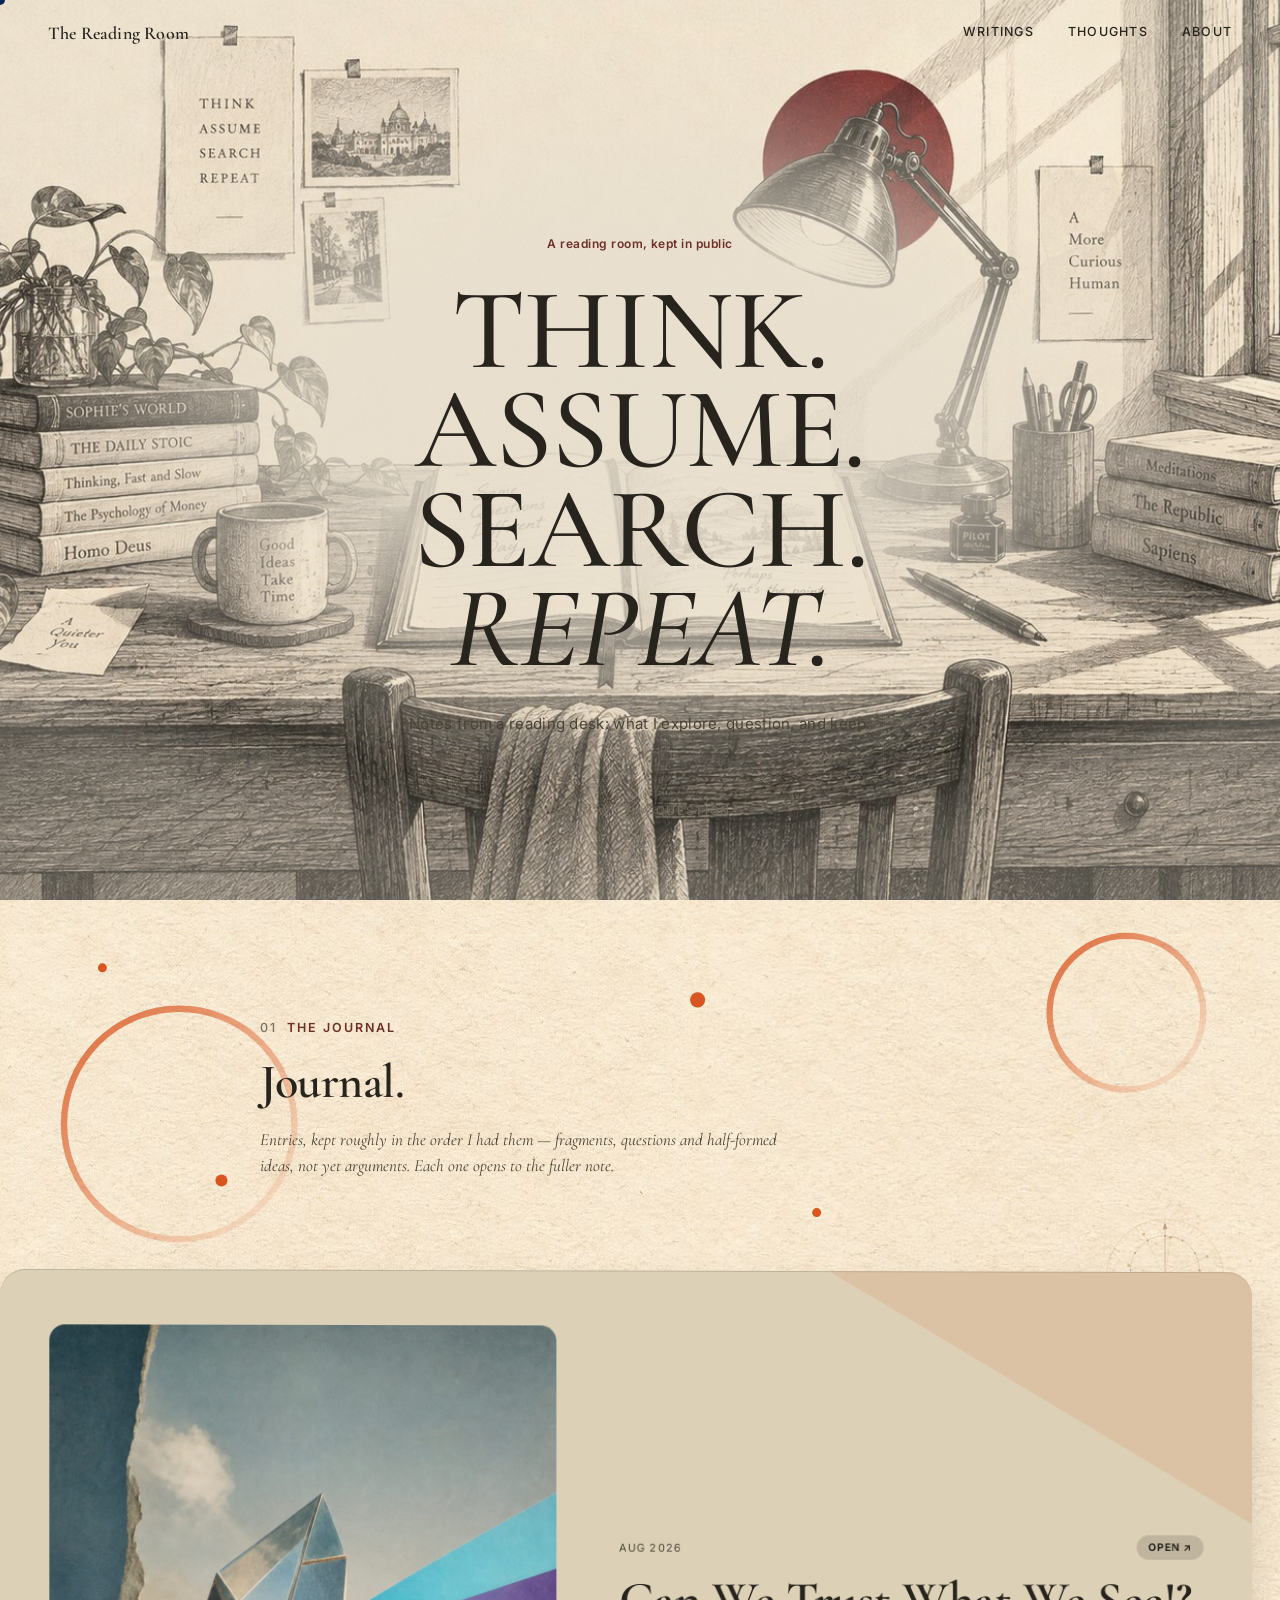
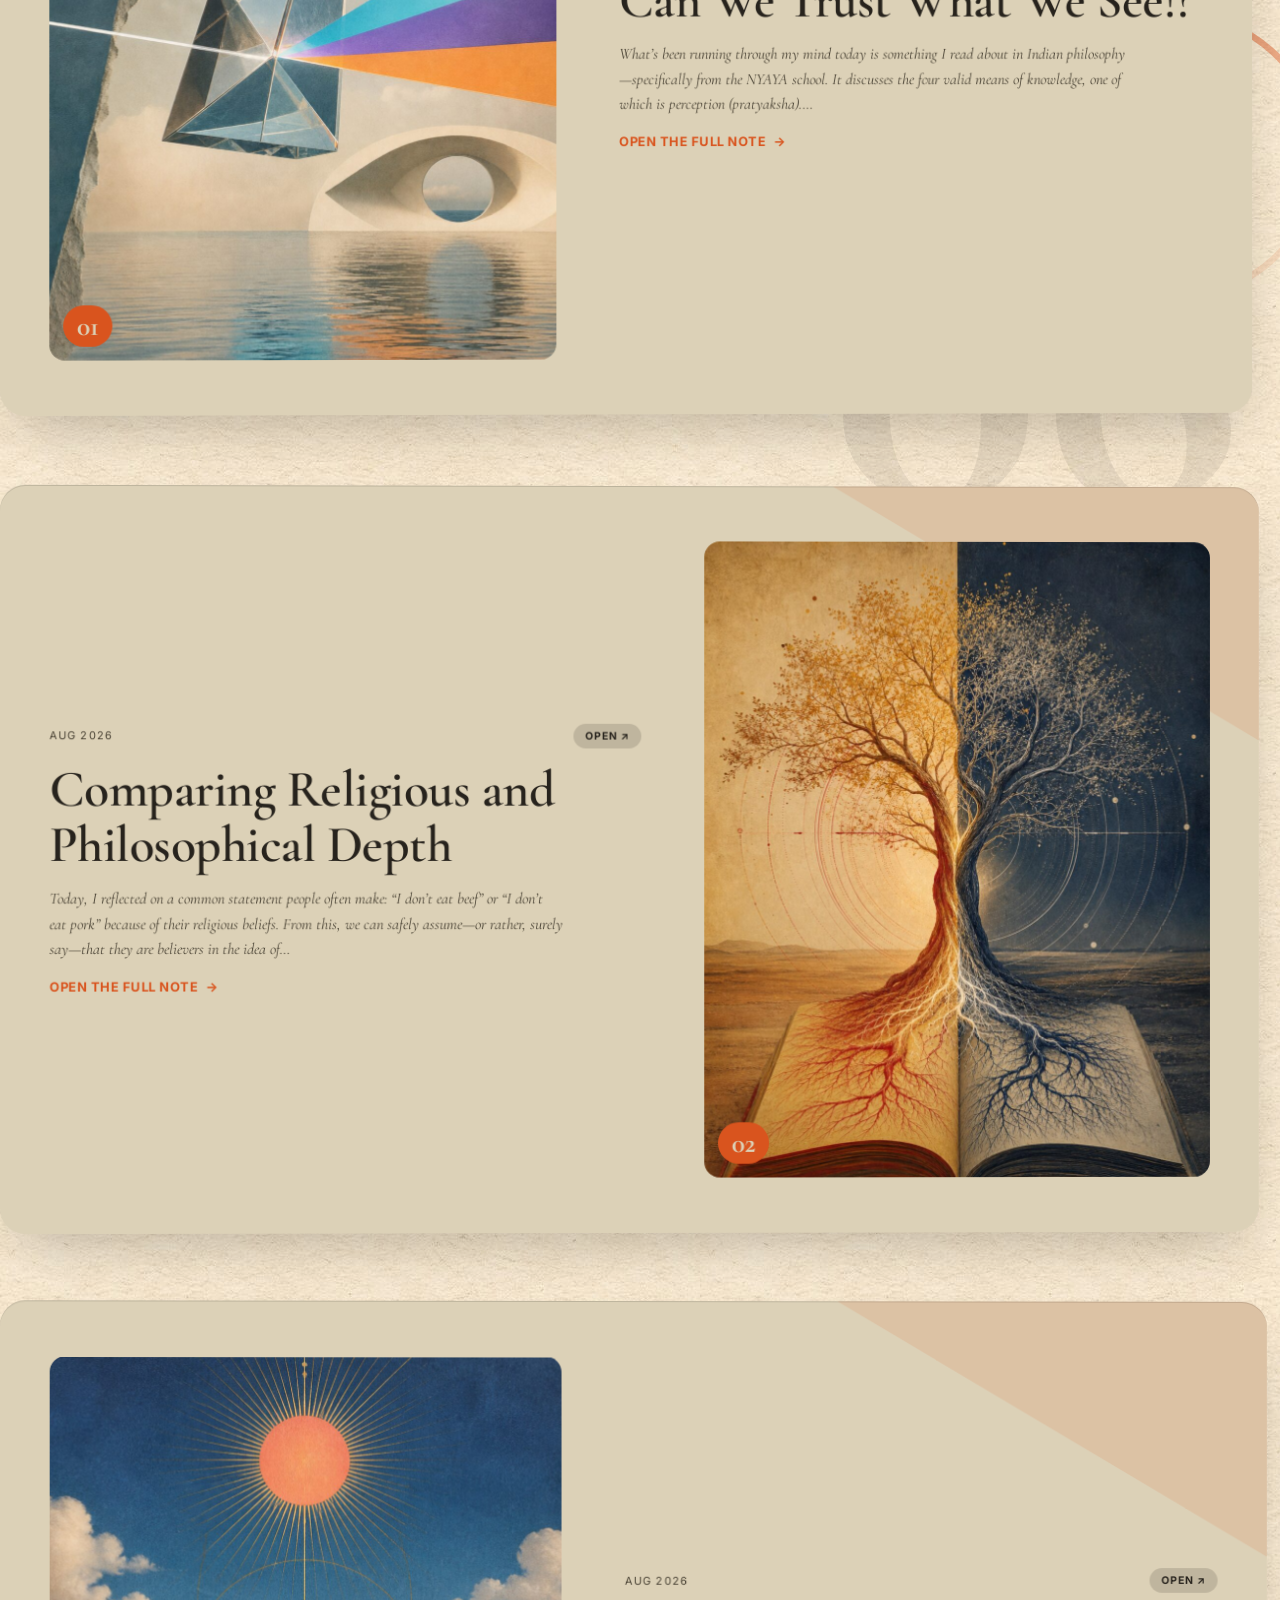
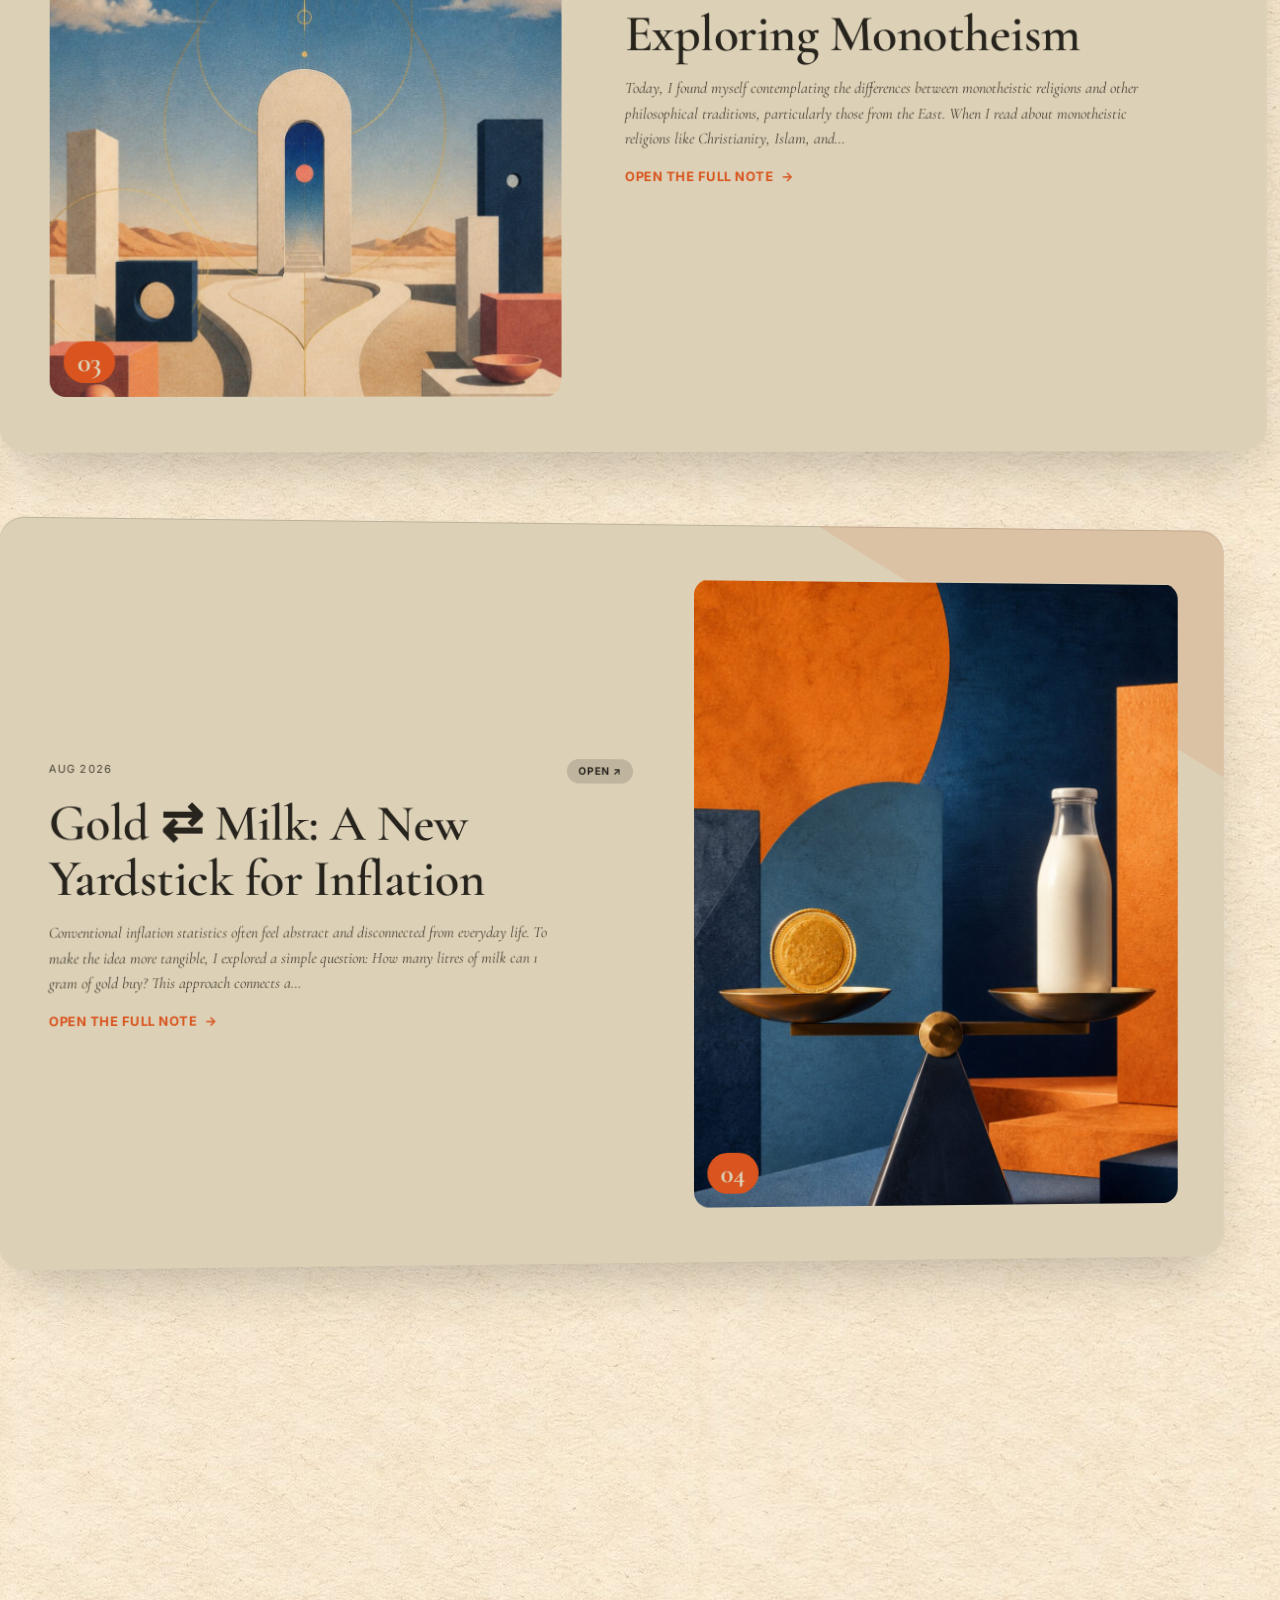
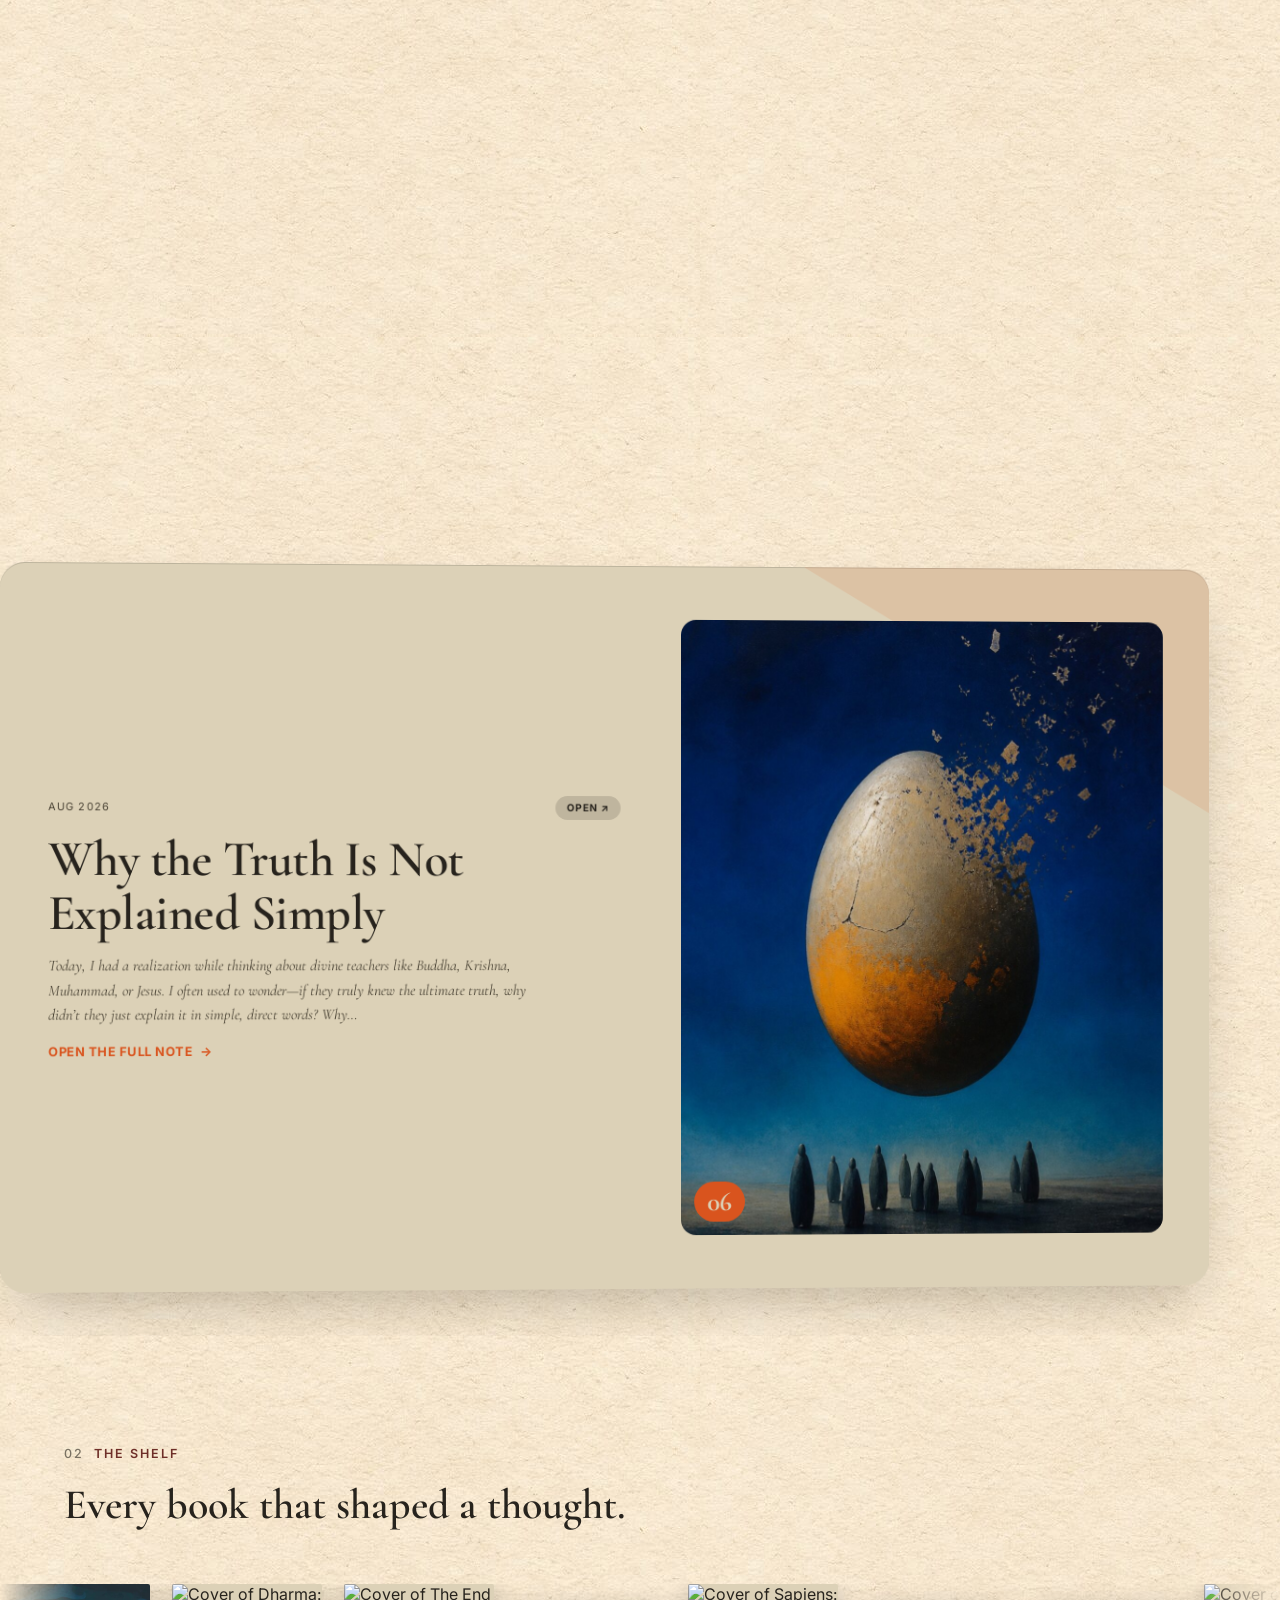
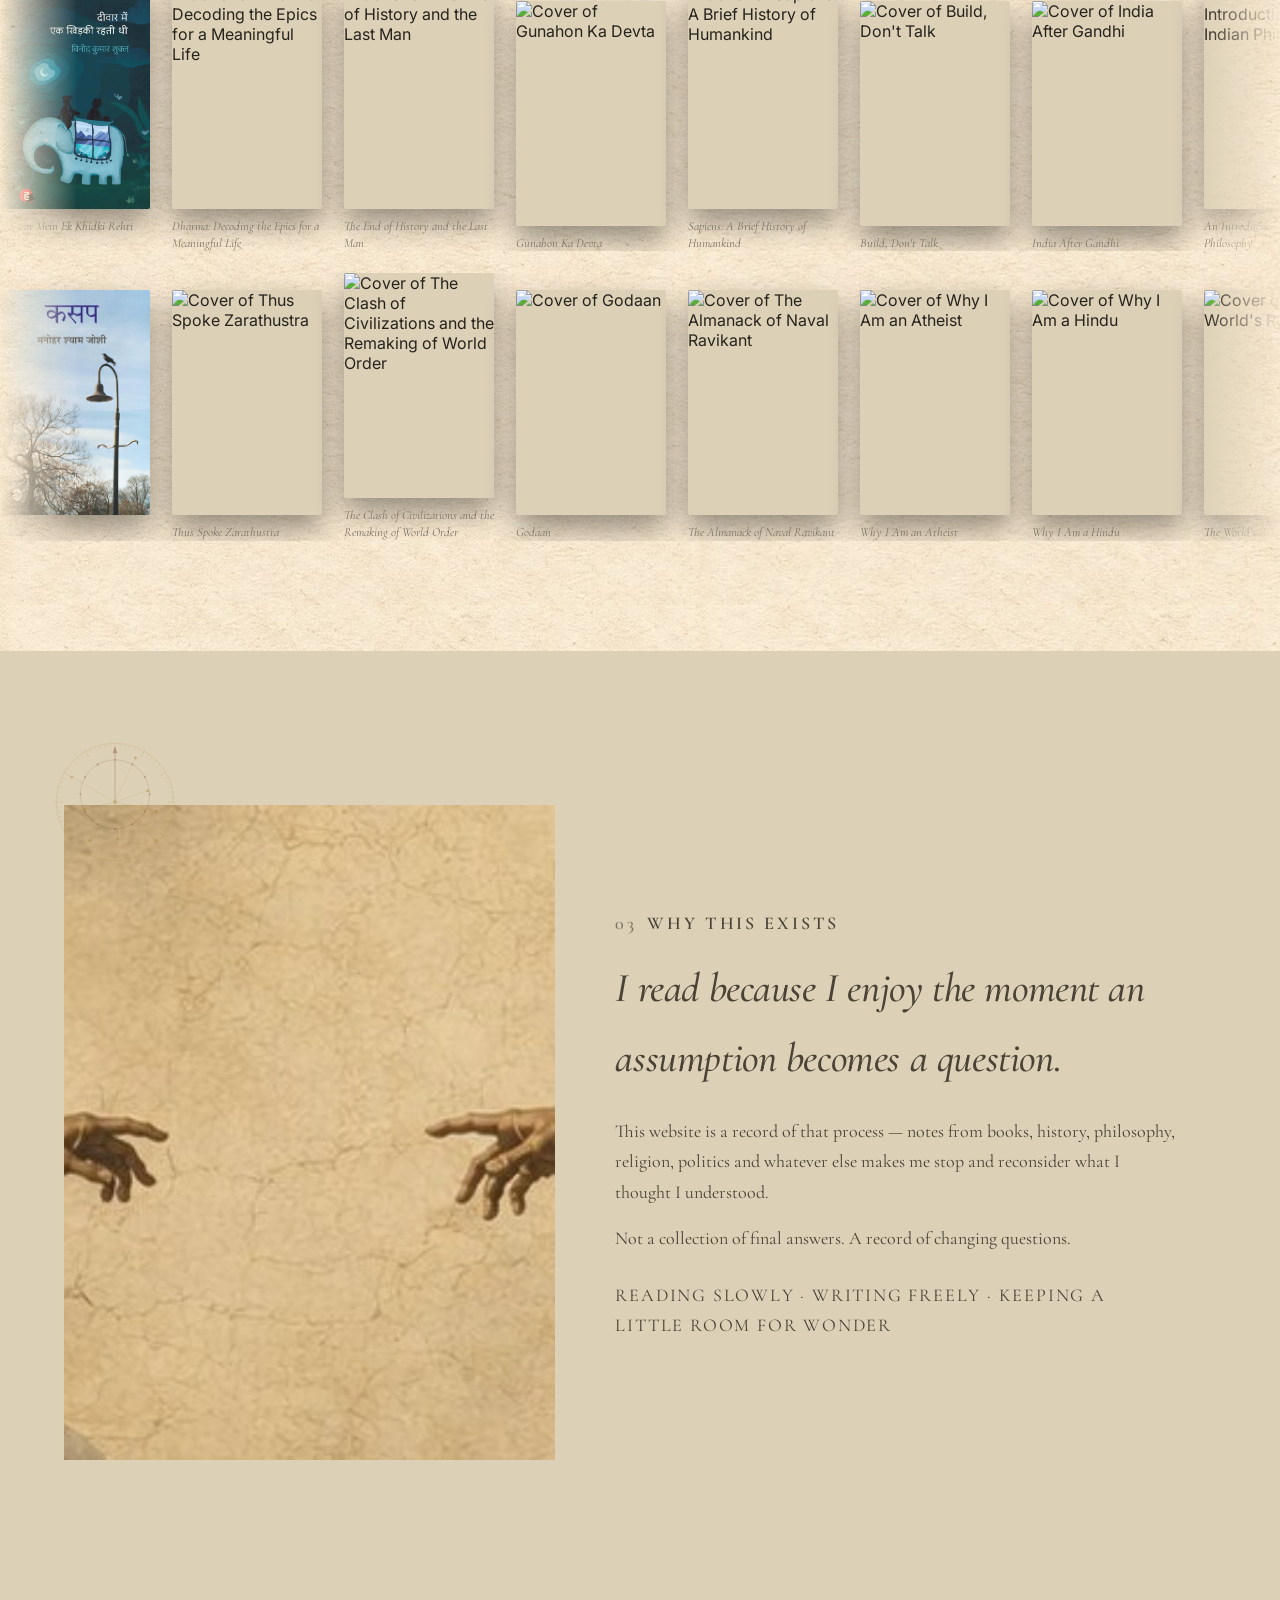
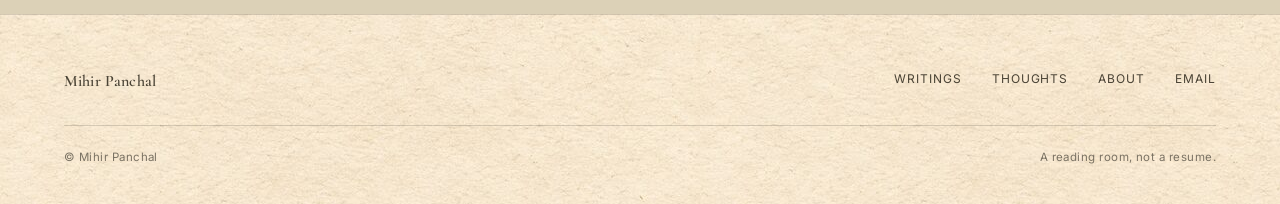
==== commit 6a808d86: "next" ====
--- a/index.html
+++ b/index.html
@@ -52,7 +52,9 @@
 <main>
 
   <section class="hero" id="home">
-    <div class="hero-astro" aria-hidden="true"><svg class="hero-astro-svg" viewBox="0 0 200 200" focusable="false" data-orn></svg></div>
+    <div class="hero-bg" aria-hidden="true">
+      <img src="/renaissance-assets/img/desk/desk-scene.jpg" alt="" loading="eager" decoding="async" />
+    </div>
     <div class="hero-scrim"></div>
     <div class="hero-inner">
       <p class="hero-kicker">A reading room, kept in public</p>
@@ -67,28 +69,10 @@
     <div class="hero-cue" id="heroCue"><span>Begin with a question</span><span class="stick"></span></div>
   </section>
 
-  <section class="desk-sec" id="desk">
-    <div class="wrap desk-grid">
-      <div class="desk-copy reveal">
-        <p class="eyebrow"><span class="num">01</span>THE DESK</p>
-        <h2>Where the questions start.</h2>
-        <p class="desk-sub">Same chair, same lamp, most days. The ideas that end up in the Journal usually sit here first, half-formed, before they're worth writing down.</p>
-      </div>
-      <div class="desk-seal reveal" aria-hidden="true">
-        <video class="desk-seal-video" muted loop playsinline preload="none" poster="/renaissance-assets/img/desk/ink-bleed-poster.jpg">
-          <source src="/renaissance-assets/img/desk/ink-bleed.mp4" type="video/mp4" />
-        </video>
-      </div>
-    </div>
-    <div class="wrap desk-figure reveal">
-      <img src="/renaissance-assets/img/desk/desk-scene.jpg" alt="Pencil sketch of a writing desk with an open journal, stacked books, a desk lamp and a window, with a small red accent behind the lamp" loading="lazy" decoding="async" />
-    </div>
-  </section>
-
   <section class="journal-sec" id="thoughts">
     <svg class="orn-float orn-reveal orn-journal orn-b" viewBox="0 0 200 200" aria-hidden="true" focusable="false" data-orn></svg>
     <div class="wrap journal-head reveal">
-      <p class="eyebrow"><span class="num">02</span>THE JOURNAL</p>
+      <p class="eyebrow"><span class="num">01</span>THE JOURNAL</p>
       <h2 class="journal-title">Journal.</h2>
       <p class="journal-sub">Entries, kept roughly in the order I had them — fragments, questions and half-formed ideas, not yet arguments. Each one opens to the fuller note.</p>
     </div>
@@ -97,7 +81,7 @@
 
   <section class="marquee-sec" id="books">
     <div class="wrap marquee-head reveal">
-      <p class="eyebrow"><span class="num">03</span>THE SHELF</p>
+      <p class="eyebrow"><span class="num">02</span>THE SHELF</p>
       <h2>Every book that shaped a thought.</h2>
     </div>
     <div class="marquee-viewport">
@@ -113,7 +97,7 @@
         <img src="/renaissance-assets/img/hero-hands.jpg" alt="A detail crop of two reaching hands from the hero painting, used here as a symbolic image rather than a portrait."/>
       </div>
       <div class="about-copy reveal">
-        <p class="eyebrow"><span class="num">04</span>WHY THIS EXISTS</p>
+        <p class="eyebrow"><span class="num">03</span>WHY THIS EXISTS</p>
         <p class="statement">I read because I enjoy the moment an assumption becomes a question.</p>
         <p>This website is a record of that process — notes from books, history, philosophy, religion, politics and whatever else makes me stop and reconsider what I thought I understood.</p>
         <p>Not a collection of final answers. A record of changing questions.</p>
--- a/renaissance-assets/renaissance.css
+++ b/renaissance-assets/renaissance.css
@@ -20,6 +20,11 @@
   --olive:#59604A;
   --gold-leaf:#A9822F;
   --candle:#E3B872;
+  /* The one colour on the whole site — the warm sun-orange the sketch
+     videos bloom into as a reader scrolls to an entry. Everything else
+     stays pencil-on-paper; this is the single deliberate accent. */
+  --sun:#D9541E;
+  --sun-soft:rgba(217,84,30,0.14);
 
   /* text-on-dark tokens — consolidates ~10 one-off near-duplicate hexes
      that were scattered across dark sections (hero, Journal dark tone,
@@ -48,7 +53,15 @@
 html.has-smooth-scroll{ scroll-behavior:auto; }
 body{
   margin:0;
-  background:var(--paper);
+  /* The whole site now sits on one continuous sheet of the same sketchbook
+     paper used first on the Desk section — set once here rather than
+     per-section, so every section (hero included) just leaves its own
+     background transparent and lets this show through, guaranteeing they
+     all read as the same page rather than several different paper tones
+     stitched together. */
+  background-color:var(--paper);
+  background-image:url("img/desk/paper-texture.jpg");
+  background-size:700px 467px; background-repeat:repeat;
   color:var(--ink);
   font-family:var(--sans);
   -webkit-font-smoothing:antialiased;
@@ -108,7 +121,7 @@
   position:fixed; top:0; left:0; right:0; z-index:60;
   display:flex; align-items:center; justify-content:space-between;
   padding:22px clamp(20px,5vw,48px);
-  color:var(--paper-on-dark);
+  color:var(--ink);
   transition:background .5s var(--ease), backdrop-filter .5s var(--ease), padding .4s var(--ease), border-color .5s var(--ease);
   border-bottom:1px solid transparent;
 }
@@ -212,52 +225,39 @@
   min-height:100svh;
   min-height:100dvh;
   display:flex; align-items:center; justify-content:center;
-  background:var(--dark);
-}
-/* The hero's background is now the astrolabe itself rather than the old
-   painting — a giant version of the same generative instrument used as
-   the small floating ornaments elsewhere (buildAstrolabe() in main.js;
-   this element carries the same data-orn hook so it's built for free).
-   Its rim stays fixed, same as every other instance on the site; only the
-   inner rete turns, and here that rotation is driven directly by scroll
-   position through the hero rather than by the small ornaments' own
-   auto-spin — see the JS for why that's a deliberate, different choice
-   around reduced motion too. vmin sizing means it stays large and centred
-   relative to whichever screen dimension is tighter, phone or ultra-wide;
-   .hero's overflow:hidden lets it bleed off the edges rather than being
-   squeezed to fit. */
-.hero-astro{
-  position:absolute; inset:0;
-  display:flex; align-items:center; justify-content:center;
-  opacity:0; transition:opacity 1.4s var(--ease);
-}
-.hero-astro.is-in{ opacity:1; }
-.hero-astro-svg{ width:min(1300px, 115vmin); height:auto; }
-.hero-astro-svg .orn-rete{
-  /* Overrides the small ornaments' auto-spin (see .orn-rete elsewhere) —
-     this instance is turned by the scroll handler in main.js instead, via
-     an inline transform, which a running CSS animation would otherwise
-     fight and win over every frame. */
-  animation:none;
-}
+  background:transparent; /* the page's own paper texture (set on body) shows through */
+}
+/* The hero's background is now the desk sketch itself — the same pencil
+   drawing of the writing desk that used to sit in its own section right
+   after the hero. Merging it in here means the very first thing a reader
+   sees is that desk, not an abstract instrument, and the page goes
+   straight from hero into the Journal with nothing between them. The
+   astrolabe mandala that used to fill this space is gone entirely — a
+   real drawing doesn't need an ornament standing in for one. */
+.hero-bg{ position:absolute; inset:0; z-index:0; }
+.hero-bg img{ width:100%; height:100%; object-fit:cover; display:block; }
 .hero-scrim{
-  position:absolute; inset:0;
-  background:linear-gradient(180deg, rgba(10,9,6,0.42) 0%, rgba(10,9,6,0.08) 30%, rgba(10,9,6,0.08) 62%, rgba(10,9,6,0.5) 100%);
+  position:absolute; inset:0; z-index:1;
+  /* A soft paper-toned haze, strongest where the title sits (roughly
+     centre) and fading out toward the edges, so the desk drawing stays
+     legible at the margins while the reading is never fighting the
+     linework behind it. */
+  background:radial-gradient(ellipse 60% 52% at 50% 46%, rgba(232,224,208,0.92) 0%, rgba(232,224,208,0.8) 38%, rgba(232,224,208,0.4) 62%, rgba(232,224,208,0.12) 82%, rgba(232,224,208,0.32) 100%);
 }
 /* Generative ambient particle layer — see hero-scene.js. Sits above the
    scrim, below the title. Optional in every sense: absent entirely if
    three.js doesn't load, and even once present it fades in on its own
    rather than appearing with a hard cut. */
 .hero-scene{
-  position:absolute; inset:0; z-index:1; pointer-events:none;
+  position:absolute; inset:0; z-index:2; pointer-events:none;
   opacity:0; transition:opacity 1.6s var(--ease);
 }
 .hero-scene.is-in{ opacity:1; }
 .hero-inner{
-  position:relative; z-index:2; text-align:center; color:var(--paper-on-dark); padding:96px 20px 24px;
+  position:relative; z-index:3; text-align:center; color:var(--ink); padding:96px 20px 24px;
 }
 .hero-kicker{
-  font-family:var(--sans); font-size:12px; letter-spacing:0.04em; font-weight:600; color:var(--candle);
+  font-family:var(--sans); font-size:12px; letter-spacing:0.04em; font-weight:600; color:var(--burgundy);
   margin-bottom:30px;
   opacity:0; animation:hero-rise .9s var(--ease) .15s forwards;
 }
@@ -270,14 +270,14 @@
 .hero-statement .hw:nth-child(3){ animation-delay:.48s; }
 .hero-statement .hw:nth-child(4){ animation-delay:.58s; font-style:italic; }
 .hero-sub{
-  margin-top:34px; font-family:var(--sans); font-size:15px; letter-spacing:0.02em; color:var(--paper-on-dark-soft);
+  margin-top:34px; font-family:var(--sans); font-size:15px; letter-spacing:0.02em; color:var(--ink-soft);
   max-width:520px; margin-left:auto; margin-right:auto; line-height:1.6;
   opacity:0; animation:hero-rise .9s var(--ease) .74s forwards;
 }
 @keyframes hero-rise{ from{ opacity:0; transform:translateY(16px); } to{ opacity:1; transform:translateY(0); } }
 
 .hero-cue{
-  position:absolute; left:50%; bottom:38px; transform:translateX(-50%); z-index:2; color:var(--paper-on-dark-soft);
+  position:absolute; left:50%; bottom:38px; transform:translateX(-50%); z-index:3; color:var(--muted);
   display:flex; flex-direction:column; align-items:center; gap:10px; font-size:var(--fs-2xs); letter-spacing:0.14em;
   text-transform:uppercase; opacity:0.85; transition:opacity .5s var(--ease);
 }
@@ -294,54 +294,6 @@
   clip:rect(0,0,0,0); white-space:nowrap; border:0;
 }
 
-/* ============ THE DESK — a quiet, light bridge between the dark hero and
-   the dark Journal ============
-   Deliberately paper-toned (not dark) so the page reads dark → light →
-   dark going into the Journal, the same alternating rhythm the site
-   already uses elsewhere (About is paper-deep against a dark Shelf on
-   either side). "01" — the number the hero itself never wears, so this
-   slots into the existing 02 Journal / 03 Shelf / 04 About sequence with
-   nothing else renumbered. The seal video is a small, separate circular
-   companion to the copy — not composited onto the desk sketch itself,
-   since the two were generated independently and don't share a subject;
-   keeping them as two distinct beats (a small moving detail beside the
-   words, a large still sketch beneath) reads more intentional than trying
-   to force them into one image. */
-.desk-sec{
-  position:relative; overflow:hidden;
-  background-color:var(--paper);
-  background-image:url("img/desk/paper-texture.jpg");
-  background-size:700px 467px; background-repeat:repeat;
-}
-.desk-grid{
-  display:grid; grid-template-columns:1fr; gap:32px; align-items:center;
-  padding:clamp(70px,10vw,120px) 0 0;
-}
-.desk-copy{ max-width:620px; }
-.desk-sub{
-  font-family:var(--serif); font-style:italic; font-size:17px; line-height:1.6;
-  color:var(--ink-soft); margin-top:14px; max-width:520px;
-}
-.desk-seal{
-  justify-self:start;
-  width:clamp(120px,16vw,180px); aspect-ratio:1/1; border-radius:50%; overflow:hidden;
-  box-shadow:0 18px 40px rgba(23,21,16,0.22), 0 0 0 1px var(--paper-line);
-  background:var(--paper-deep);
-}
-.desk-seal-video{ width:100%; height:100%; object-fit:cover; display:block; }
-.desk-figure{
-  margin-top:clamp(36px,6vw,64px); padding-bottom:clamp(50px,7vw,90px);
-}
-.desk-figure img{
-  width:100%; height:auto; display:block; border-radius:6px;
-  box-shadow:0 30px 60px -20px rgba(23,21,16,0.35);
-}
-@media (min-width:700px){
-  .desk-grid{ grid-template-columns:1fr auto; gap:clamp(30px,5vw,64px); }
-}
-@media (max-width:480px){
-  .desk-seal{ width:110px; }
-}
 
 /* ============ THE JOURNAL — colourful editorial cards, each with its own
    intentional palette ============
@@ -354,11 +306,11 @@
    high-contrast plate against it. Rendered straight from thoughts.json — a
    new /admin entry just becomes the next card, cycling to the next colour
    in the sequence. */
-.journal-sec{ background:var(--dark); position:relative; overflow:hidden; }
+.journal-sec{ background:transparent; position:relative; overflow:hidden; }
 .journal-head{ position:relative; z-index:1; padding:clamp(70px,10vw,120px) 0 clamp(36px,5vw,54px); max-width:760px; }
-.journal-head h2{ font-size:clamp(30px,4vw,48px); margin-bottom:16px; color:var(--paper-on-dark); }
+.journal-head h2{ font-size:clamp(30px,4vw,48px); margin-bottom:16px; color:var(--ink); }
 .journal-title{ font-size:clamp(48px,9vw,96px); font-weight:600; letter-spacing:-0.01em; }
-.journal-sub{ font-family:var(--serif); font-style:italic; font-size:17px; color:var(--paper-on-dark-soft); line-height:1.55; max-width:520px; }
+.journal-sub{ font-family:var(--serif); font-style:italic; font-size:17px; color:var(--ink-soft); line-height:1.55; max-width:520px; }
 
 .journal-entry{
   padding:clamp(16px,2.6vw,30px) 0;
@@ -369,9 +321,10 @@
   display:grid; grid-template-columns:1fr; gap:clamp(20px,3vw,30px);
   padding:clamp(28px,4.6vw,56px) clamp(22px,4vw,50px);
   border-radius:clamp(16px,2vw,26px);
-  background:var(--jc-bg,#171510); color:var(--jc-ink,#F1E9D8);
-  box-shadow:0 26px 60px -18px rgba(0,0,0,0.55), 0 1px 0 rgba(255,255,255,0.06) inset;
+  background:var(--jc-bg,var(--paper-deep)); color:var(--jc-ink,var(--ink));
+  box-shadow:0 26px 60px -18px rgba(23,21,16,0.28), 0 1px 0 var(--paper-line) inset;
   overflow:hidden;
+  backface-visibility:hidden; /* past 90deg mid-turn (initJournalTilt in main.js), vanish cleanly instead of showing a mirrored back face */
   will-change:transform;
 }
 .journal-grid::after{
@@ -379,43 +332,50 @@
      colour — a signature echo of the reference project's page-number
      corner treatment without literally copying its layout */
   content:''; position:absolute; top:0; right:0; width:34%; height:34%;
-  background:var(--jc-accent,#E3B872); opacity:0.12;
+  background:var(--jc-accent,var(--sun)); opacity:0.12;
   clip-path:polygon(100% 0, 100% 100%, 0 0); pointer-events:none;
 }
 .journal-media{
-  position:relative; width:100%; aspect-ratio:16/10; overflow:hidden; background:#100E0B; border-radius:clamp(10px,1.4vw,16px);
-}
-.journal-media img{ width:100%; height:100%; object-fit:cover; display:block; will-change:transform; }
+  position:relative; width:100%; aspect-ratio:16/10; overflow:hidden; background:var(--paper-deep); border-radius:clamp(10px,1.4vw,16px);
+}
+/* ============ Journal cover media ============
+   A single sketch — <img> for entries with no sun-video yet, or a
+   <video class="jvid-sun"> once one exists, scrubbed by scroll position
+   (initSunVideoScrub in main.js) rather than autoplaying. Either way it's
+   the one element filling this box, positioned to match the parallax
+   transform (initJournalParallax) and the page-turn transform
+   (initJournalTilt) already applied elsewhere on the card. */
+.jimg{ position:absolute; inset:0; width:100%; height:100%; object-fit:cover; display:block; will-change:transform; }
 .journal-num{
   position:absolute; left:14px; bottom:14px; z-index:1;
   font-family:var(--serif); font-weight:700; font-size:clamp(20px,2.4vw,28px); line-height:1;
   padding:7px 14px; border-radius:999px;
-  background:var(--jc-accent,#E3B872); color:var(--jc-bg,#171510);
+  background:var(--jc-accent,var(--sun)); color:var(--jc-bg,var(--paper-deep));
 }
 .journal-copy{ position:relative; max-width:640px; }
 .journal-meta{ display:flex; align-items:center; justify-content:space-between; gap:14px; margin-bottom:14px; }
 .jd{
   font-family:var(--sans); font-size:11px; letter-spacing:0.1em; text-transform:uppercase;
-  color:var(--jc-soft,var(--muted-on-dark)); display:block;
+  color:var(--jc-soft,var(--muted)); display:block;
 }
 .jopen-badge{
   font-family:var(--sans); font-size:10.5px; letter-spacing:0.09em; text-transform:uppercase; font-weight:700;
   padding:6px 12px; border-radius:999px; white-space:nowrap;
-  background:color-mix(in srgb, var(--jc-ink,#F1E9D8) 16%, transparent);
-  color:var(--jc-ink,#F1E9D8);
+  background:color-mix(in srgb, var(--jc-ink,var(--ink)) 16%, transparent);
+  color:var(--jc-ink,var(--ink));
 }
 .jtitle{
   font-family:var(--serif); font-weight:600; font-size:clamp(28px,4.2vw,52px); line-height:1.08; letter-spacing:-0.01em;
-  color:var(--jc-ink,#F1E9D8);
+  color:var(--jc-ink,var(--ink));
 }
 .jprev{
   font-family:var(--serif); font-style:italic; font-size:16px; line-height:1.6;
-  color:var(--jc-soft,var(--paper-on-dark-soft)); margin-top:14px; max-width:520px;
+  color:var(--jc-soft,var(--ink-soft)); margin-top:14px; max-width:520px;
 }
 .jread{
   margin-top:16px; display:inline-flex; align-items:center; gap:8px; cursor:pointer;
   font-family:var(--sans); font-size:13px; letter-spacing:0.02em; font-weight:700; text-transform:uppercase; letter-spacing:0.04em;
-  color:var(--jc-accent,var(--candle));
+  color:var(--jc-accent,var(--sun));
 }
 .jread .arrow{ transition:transform .25s var(--ease); }
 .journal-entry:hover .jread .arrow{ transform:translateX(5px); }
@@ -463,7 +423,7 @@
 @keyframes jm-drift-b{ 0%,100%{ rotate:0deg; scale:1; } 50%{ rotate:-6deg; scale:0.92; } }
 .jm-numeral{
   font-family:var(--serif); font-weight:700; font-size:34px;
-  fill:var(--paper-on-dark); opacity:0.05;
+  fill:var(--ink); opacity:0.07;
   animation:jm-numeral-sway 24s ease-in-out infinite;
 }
 @keyframes jm-numeral-sway{ 0%,100%{ rotate:-3deg; } 50%{ rotate:3deg; } }
@@ -491,10 +451,9 @@
    file) — continuous scrolling is the whole point of this section, not a
    decorative aside, so it keeps moving on every device, iOS included, even
    with Reduce Motion on. A book with no cover just shows its name. */
-.marquee-sec{ background:#100E0B; color:var(--paper); padding:clamp(70px,10vw,110px) 0; overflow:hidden; }
+.marquee-sec{ background:transparent; color:var(--ink); padding:clamp(70px,10vw,110px) 0; overflow:hidden; }
 .marquee-head{ margin-bottom:clamp(34px,5vw,54px); }
-.marquee-head .eyebrow{ color:var(--candle); }
-.marquee-head h2{ font-size:clamp(26px,3.4vw,42px); color:var(--paper-on-dark); max-width:640px; }
+.marquee-head h2{ font-size:clamp(26px,3.4vw,42px); color:var(--ink); max-width:640px; }
 .marquee-viewport{ display:flex; flex-direction:column; gap:clamp(14px,2vw,22px); }
 .marquee-row{ overflow:hidden; -webkit-mask-image:linear-gradient(90deg, transparent 0%, #000 6%, #000 94%, transparent 100%); mask-image:linear-gradient(90deg, transparent 0%, #000 6%, #000 94%, transparent 100%); }
 .marquee-track{
@@ -508,7 +467,7 @@
    continuously no matter where the pointer sits over it. */
 .mq-book{ flex:0 0 auto; width:clamp(110px,12vw,150px); transition:transform .25s var(--ease); }
 .mq-cover{
-  width:100%; aspect-ratio:2/3; overflow:hidden; background:#1B1712; border-radius:2px;
+  width:100%; aspect-ratio:2/3; overflow:hidden; background:var(--paper-deep); border-radius:2px;
   box-shadow:0 14px 30px rgba(0,0,0,0.4);
   transition:box-shadow .25s var(--ease);
 }
@@ -517,7 +476,7 @@
 .mq-book:hover .mq-cover{ box-shadow:0 22px 40px rgba(0,0,0,0.55); }
 .mq-name{
   margin-top:9px; font-family:var(--serif); font-style:italic; font-size:12.5px; line-height:1.35;
-  color:var(--muted-on-dark);
+  color:var(--muted);
 }
 @media (max-width:760px){
   .mq-book{ width:clamp(92px,26vw,120px); }
@@ -527,7 +486,7 @@
 .about-sec{ background:var(--paper-deep); }
 .about-grid{ display:grid; grid-template-columns:0.9fr 1.1fr; gap:60px; align-items:center; }
 .about-portrait{
-  aspect-ratio:3/4; overflow:hidden; background:var(--dark);
+  aspect-ratio:3/4; overflow:hidden; background:var(--paper-deep);
   display:flex; align-items:center; justify-content:center;
 }
 .about-portrait img{ width:100%; height:100%; object-fit:cover; opacity:0.9; }
@@ -542,31 +501,32 @@
    exists; the explanation lives in the shared modal, not the tile. */
 .thought-tile{
   position:relative; border-radius:3px; overflow:hidden; cursor:pointer;
-  display:flex; flex-direction:column; background:#100E0B;
-  box-shadow:inset 0 -3px 0 var(--jc-accent,transparent);
-}
-.thought-tile .ttmedia{ position:relative; flex:0 0 68%; overflow:hidden; background:#100E0B; }
-.thought-tile .ttimg{ width:100%; height:100%; object-fit:cover; display:block; }
+  display:flex; flex-direction:column; background:var(--paper-deep);
+  box-shadow:0 1px 0 var(--paper-line), inset 0 -3px 0 var(--jc-accent,var(--sun));
+}
+.thought-tile .ttmedia{ position:relative; flex:0 0 68%; overflow:hidden; background:var(--paper-deep); }
 .thought-tile .tt-num{
   position:absolute; left:10px; bottom:10px; z-index:1;
   font-family:var(--serif); font-weight:700; font-size:12.5px; letter-spacing:0.03em;
   padding:5px 11px; border-radius:999px;
-  background:var(--jc-bg,#100E0B); color:var(--jc-ink,var(--paper-on-dark));
-  box-shadow:0 8px 20px rgba(0,0,0,0.35);
+  background:var(--jc-accent,var(--sun)); color:var(--paper);
+  box-shadow:0 8px 20px rgba(23,21,16,0.28);
 }
 .thought-tile .ttbody{
   flex:1; display:flex; align-items:center; justify-content:center;
   padding:clamp(18px,2.2vw,30px); text-align:center;
 }
 .thought-tile .tttitle{
-  font-family:var(--serif); font-weight:600; color:var(--paper-on-dark); line-height:1.22;
+  font-family:var(--serif); font-weight:600; color:var(--ink); line-height:1.22;
   font-size:clamp(18px,1.8vw,22px); letter-spacing:-0.01em;
 }
-.thought-tile:hover .tttitle, .thought-tile:focus-visible .tttitle{ color:var(--jc-accent,var(--candle)); }
-
-/* ============ READING DIALOG — premium full-screen entry, coloured to match
-   whichever card opened it (applyPalette sets --jc-* on .thought-modal-card
-   in main.js) ============
+.thought-tile:hover .tttitle, .thought-tile:focus-visible .tttitle{ color:var(--jc-accent,var(--sun)); }
+
+/* ============ READING DIALOG — premium full-screen entry, plain paper
+   background like the rest of the site (applyPalette still sets --jc-*
+   on .thought-modal-card in main.js, but every card now shares the same
+   one-entry palette, so this is no longer per-entry colour — just the
+   same plumbing kept in place in case that ever changes again) ============
    .thought-modal is only the fixed backdrop; .thought-modal-card is the
    ONE scroll container (overflow-y:auto) — the page behind it is locked via
    body.dialog-open. The "shrink and lock" title effect is built from TWO
@@ -597,7 +557,7 @@
 .thought-modal-card{
   position:absolute; inset:clamp(0px,2.2vw,30px); margin:auto;
   width:100%; height:100%; max-width:920px;
-  background:var(--jc-bg,#171510); color:var(--jc-ink,#F1E9D8);
+  background:var(--jc-bg,var(--paper-deep)); color:var(--jc-ink,var(--ink));
   border-radius:clamp(0px,1.6vw,22px);
   overflow-y:auto; overflow-x:hidden; overscroll-behavior:contain; -webkit-overflow-scrolling:touch;
   box-shadow:0 60px 140px rgba(0,0,0,0.55);
@@ -611,14 +571,14 @@
   position:absolute; top:max(14px,env(safe-area-inset-top)); right:max(14px,env(safe-area-inset-right)); z-index:3;
   display:flex; align-items:center; gap:6px;
   padding:9px 15px 9px 17px; border-radius:999px;
-  background:color-mix(in srgb, var(--jc-ink,#F1E9D8) 15%, transparent);
-  color:var(--jc-ink,#F1E9D8);
+  background:color-mix(in srgb, var(--jc-ink,var(--ink)) 15%, transparent);
+  color:var(--jc-ink,var(--ink));
   font-family:var(--sans); font-size:11px; letter-spacing:0.09em; text-transform:uppercase; font-weight:700;
   -webkit-backdrop-filter:blur(8px); backdrop-filter:blur(8px);
   transition:background .2s var(--ease);
 }
 .thought-modal-close span{ font-size:16px; line-height:1; }
-.thought-modal-close:hover{ background:color-mix(in srgb, var(--jc-ink,#F1E9D8) 26%, transparent); }
+.thought-modal-close:hover{ background:color-mix(in srgb, var(--jc-ink,var(--ink)) 26%, transparent); }
 
 /* -- hero: the big opening title, plain in-flow content, never resized -- */
 .thought-modal-hero{
@@ -629,22 +589,22 @@
 }
 .thought-modal-meta{
   font-family:var(--sans); font-size:11px; letter-spacing:0.15em; text-transform:uppercase;
-  color:var(--jc-soft,var(--paper-on-dark-soft)); margin:0 0 14px; opacity:0.9;
+  color:var(--jc-soft,var(--ink-soft)); margin:0 0 14px; opacity:0.9;
 }
 .thought-modal-title{
-  font-family:var(--serif); font-weight:700; color:var(--jc-ink,#F1E9D8);
+  font-family:var(--serif); font-weight:700; color:var(--jc-ink,var(--ink));
   font-size:clamp(34px,6vw,62px); line-height:1.06; letter-spacing:-0.01em;
   max-width:17ch; margin:0 0 18px;
 }
 .thought-modal-subhead{
   font-family:var(--serif); font-style:italic; font-size:clamp(16px,2vw,20px); line-height:1.55;
-  color:var(--jc-soft,var(--paper-on-dark-soft)); max-width:58ch; margin:0;
+  color:var(--jc-soft,var(--ink-soft)); max-width:58ch; margin:0;
 }
 
 /* -- compact head: fixed-size sticky bar, crossfades in as the hero scrolls away -- */
 .thought-modal-head{
   position:sticky; top:0; z-index:2;
-  background:var(--jc-bg,#171510);
+  background:var(--jc-bg,var(--paper-deep));
   padding:16px clamp(24px,5.5vw,58px) 14px;
   opacity:var(--tm-compact-opacity,0);
   transform:translateY(var(--tm-compact-shift,10px));
@@ -652,10 +612,10 @@
 }
 .thought-modal-head-meta{
   font-family:var(--sans); font-size:10px; letter-spacing:0.14em; text-transform:uppercase;
-  color:var(--jc-soft,var(--paper-on-dark-soft)); margin:0 0 4px; opacity:0.85;
+  color:var(--jc-soft,var(--ink-soft)); margin:0 0 4px; opacity:0.85;
 }
 .thought-modal-head-title{
-  font-family:var(--serif); font-weight:700; color:var(--jc-ink,#F1E9D8);
+  font-family:var(--serif); font-weight:700; color:var(--jc-ink,var(--ink));
   font-size:clamp(28px,2.6vw,36px); line-height:1.15; letter-spacing:-0.01em; margin:0;
   max-width:60ch; overflow:hidden; text-overflow:ellipsis; white-space:nowrap;
 }
@@ -664,20 +624,20 @@
 }
 .thought-modal-bodylabel{
   font-family:var(--sans); font-size:11px; letter-spacing:0.15em; text-transform:uppercase;
-  color:var(--jc-soft,var(--paper-on-dark-soft)); margin:0 0 18px; opacity:0.85;
-}
-.thought-modal-expl{ font-family:var(--serif); font-size:17px; line-height:1.75; color:var(--jc-ink,#F1E9D8); }
+  color:var(--jc-soft,var(--ink-soft)); margin:0 0 18px; opacity:0.85;
+}
+.thought-modal-expl{ font-family:var(--serif); font-size:17px; line-height:1.75; color:var(--jc-ink,var(--ink)); }
 .thought-modal-expl p{ margin:0 0 20px; opacity:0.94; }
 .thought-modal-expl p:last-child{ margin-bottom:0; }
 .thought-modal-expl h4{
-  font-family:var(--serif); font-weight:600; color:var(--jc-ink,#F1E9D8); font-size:19px;
+  font-family:var(--serif); font-weight:600; color:var(--jc-ink,var(--ink)); font-size:19px;
   margin:28px 0 12px;
 }
 .thought-modal-expl h4:first-child{ margin-top:0; }
 .thought-modal-expl .article-table-wrap{ overflow-x:auto; margin:18px 0 24px; }
 .thought-modal-expl table{ width:100%; border-collapse:collapse; font-family:var(--sans); font-size:12.5px; min-width:480px; }
-.thought-modal-expl th{ text-align:left; padding:8px 12px; border-bottom:2px solid color-mix(in srgb, var(--jc-ink,#F1E9D8) 30%, transparent); font-size:10px; letter-spacing:0.06em; text-transform:uppercase; color:var(--jc-soft,var(--muted-on-dark)); }
-.thought-modal-expl td{ padding:8px 12px; border-bottom:1px solid color-mix(in srgb, var(--jc-ink,#F1E9D8) 14%, transparent); color:var(--jc-ink,#F1E9D8); opacity:0.9; }
+.thought-modal-expl th{ text-align:left; padding:8px 12px; border-bottom:2px solid color-mix(in srgb, var(--jc-ink,var(--ink)) 30%, transparent); font-size:10px; letter-spacing:0.06em; text-transform:uppercase; color:var(--jc-soft,var(--muted)); }
+.thought-modal-expl td{ padding:8px 12px; border-bottom:1px solid color-mix(in srgb, var(--jc-ink,var(--ink)) 14%, transparent); color:var(--jc-ink,var(--ink)); opacity:0.9; }
 @media (max-width:760px){
   .thought-modal-card{ inset:0; border-radius:0; max-width:none; }
   .thought-modal-hero{ padding-left:20px; padding-right:20px; }
@@ -698,10 +658,10 @@
 }
 
 /* ============ FOOTER ============ */
-footer.site{ background:var(--dark); color:var(--paper-on-dark-soft); padding:56px 0 40px; }
-.foot-grid{ display:flex; flex-wrap:wrap; justify-content:space-between; gap:30px; padding-bottom:34px; border-bottom:1px solid var(--dark-line); }
+footer.site{ background:transparent; color:var(--ink-soft); padding:56px 0 40px; border-top:1px solid var(--paper-line); }
+.foot-grid{ display:flex; flex-wrap:wrap; justify-content:space-between; gap:30px; padding-bottom:34px; border-bottom:1px solid var(--paper-line); }
 .foot-links{ display:flex; gap:30px; flex-wrap:wrap; font-size:12px; letter-spacing:0.08em; text-transform:uppercase; }
-.foot-links a:hover{ color:var(--candle); }
+.foot-links a:hover{ color:var(--burgundy); }
 .foot-bottom{ display:flex; justify-content:space-between; flex-wrap:wrap; gap:12px; padding-top:24px; font-size:11.5px; color:var(--muted); letter-spacing:0.04em; }
 
 /* ============ generic reveal-on-scroll ============ */
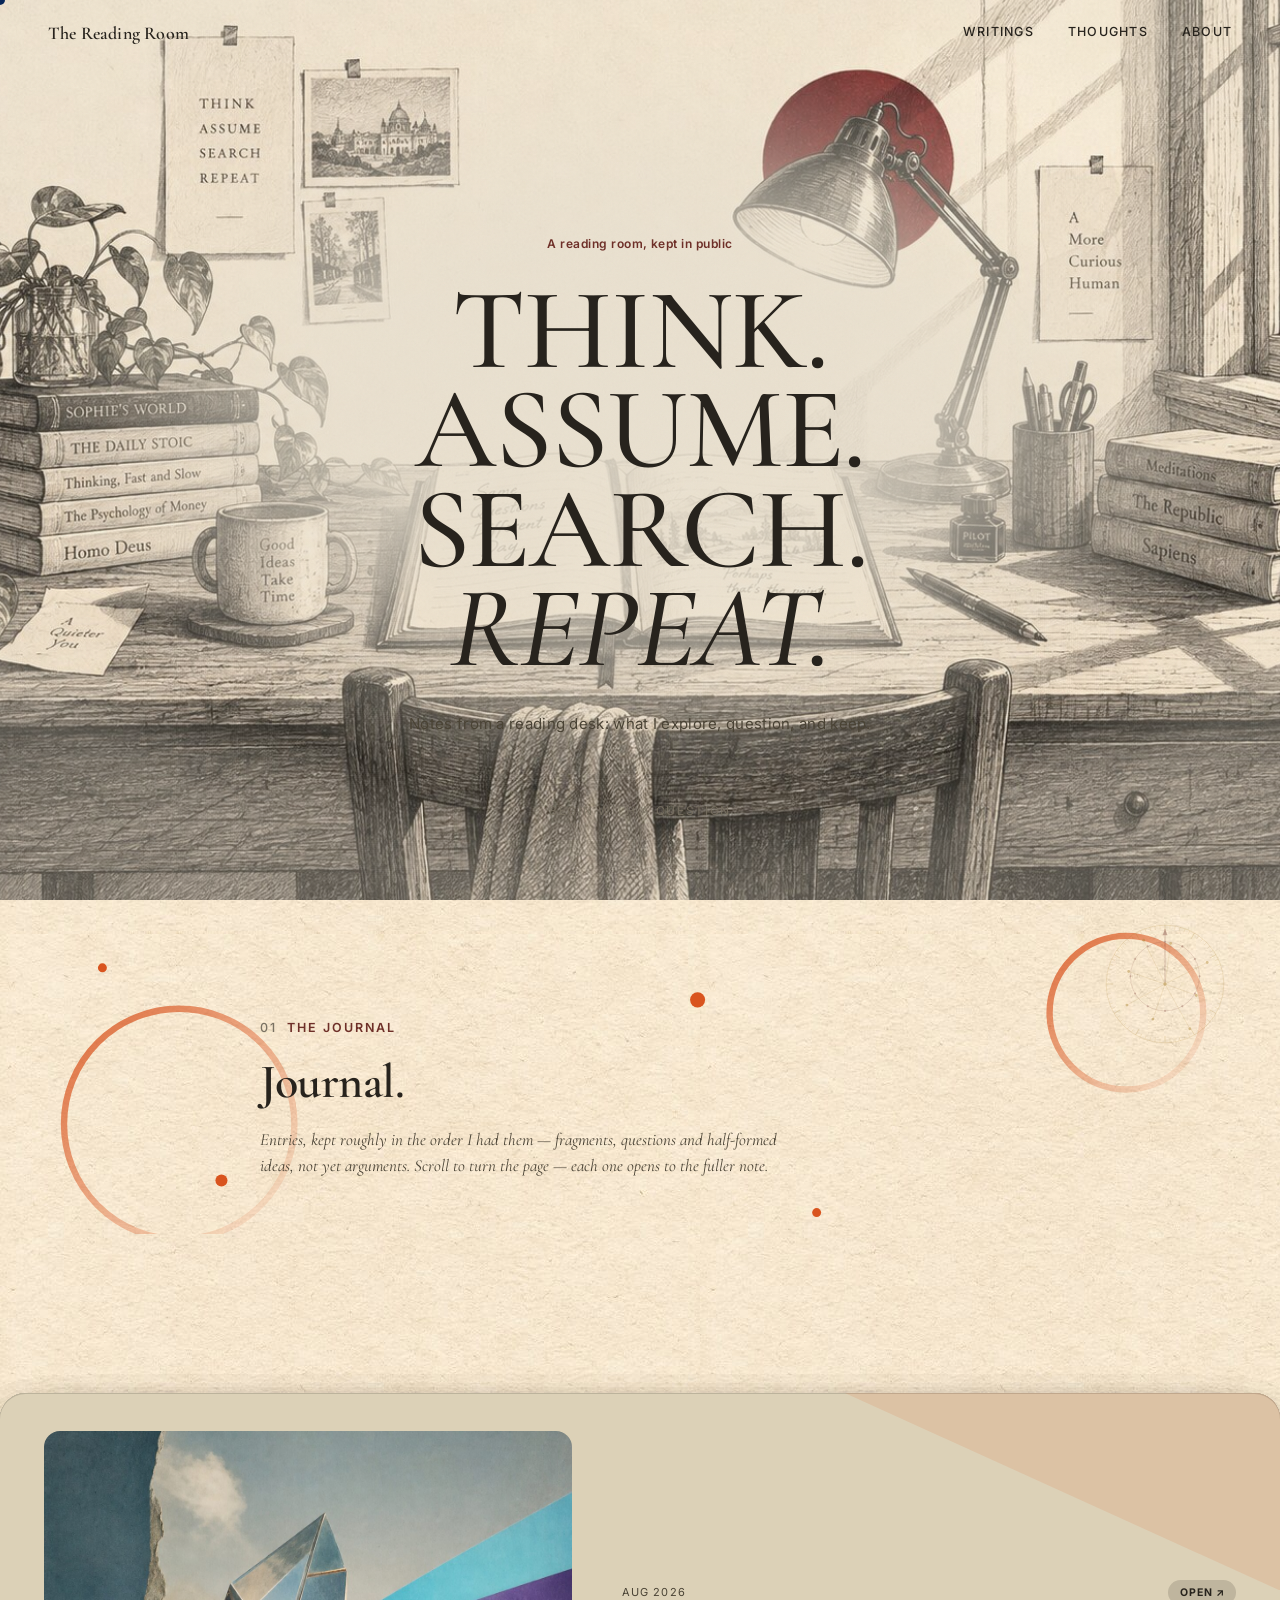
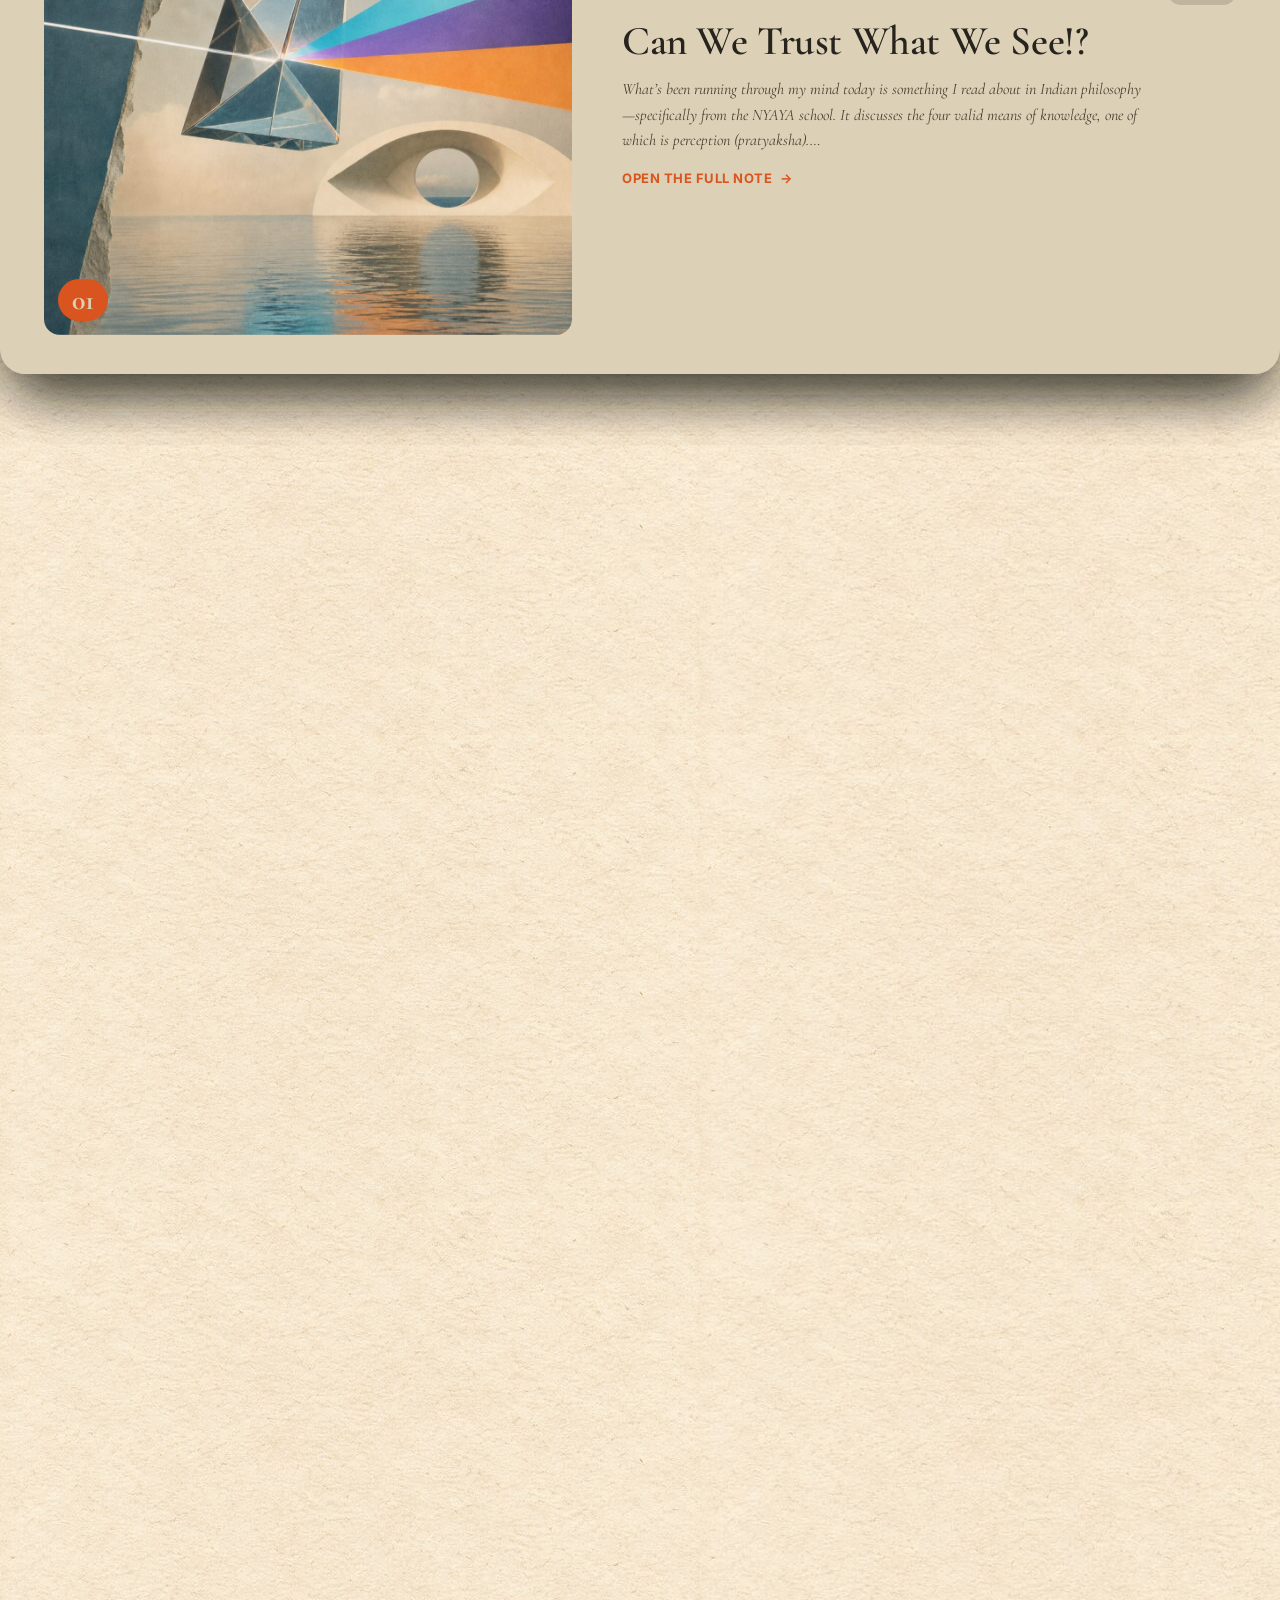
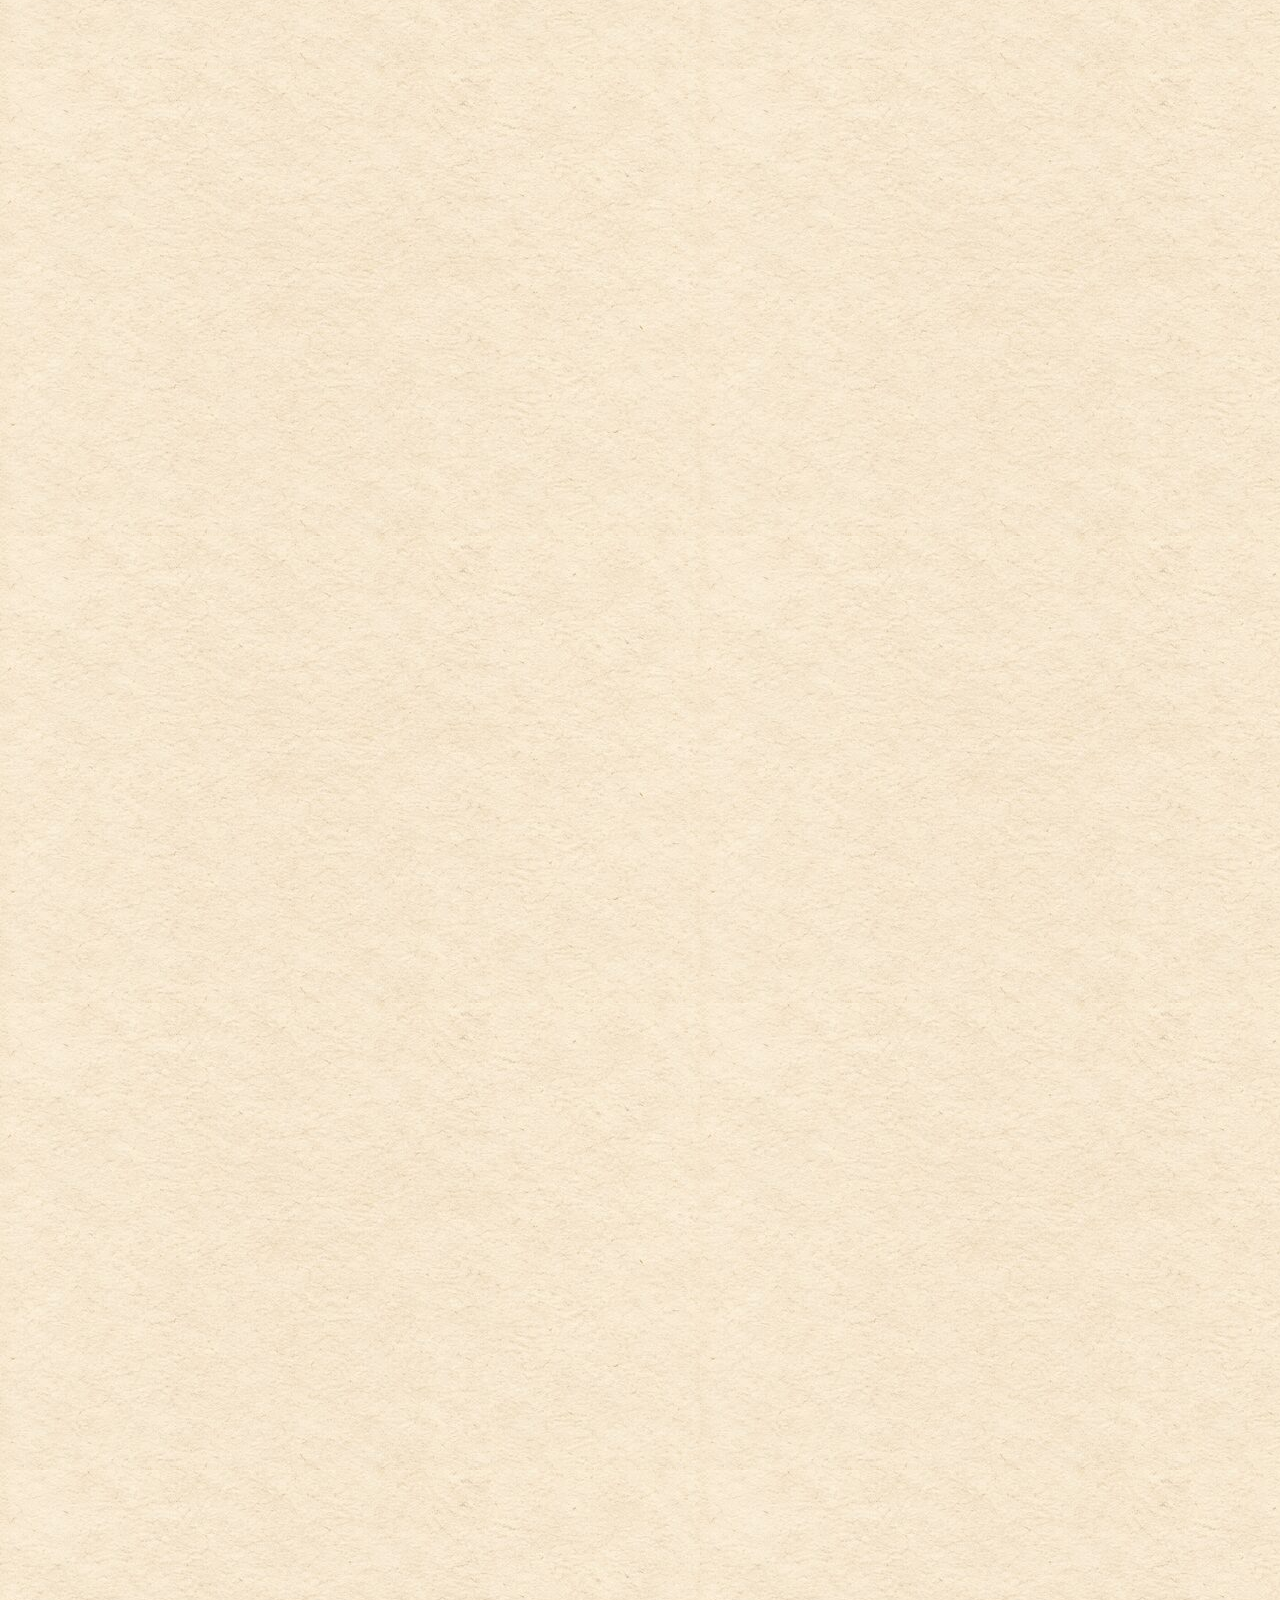
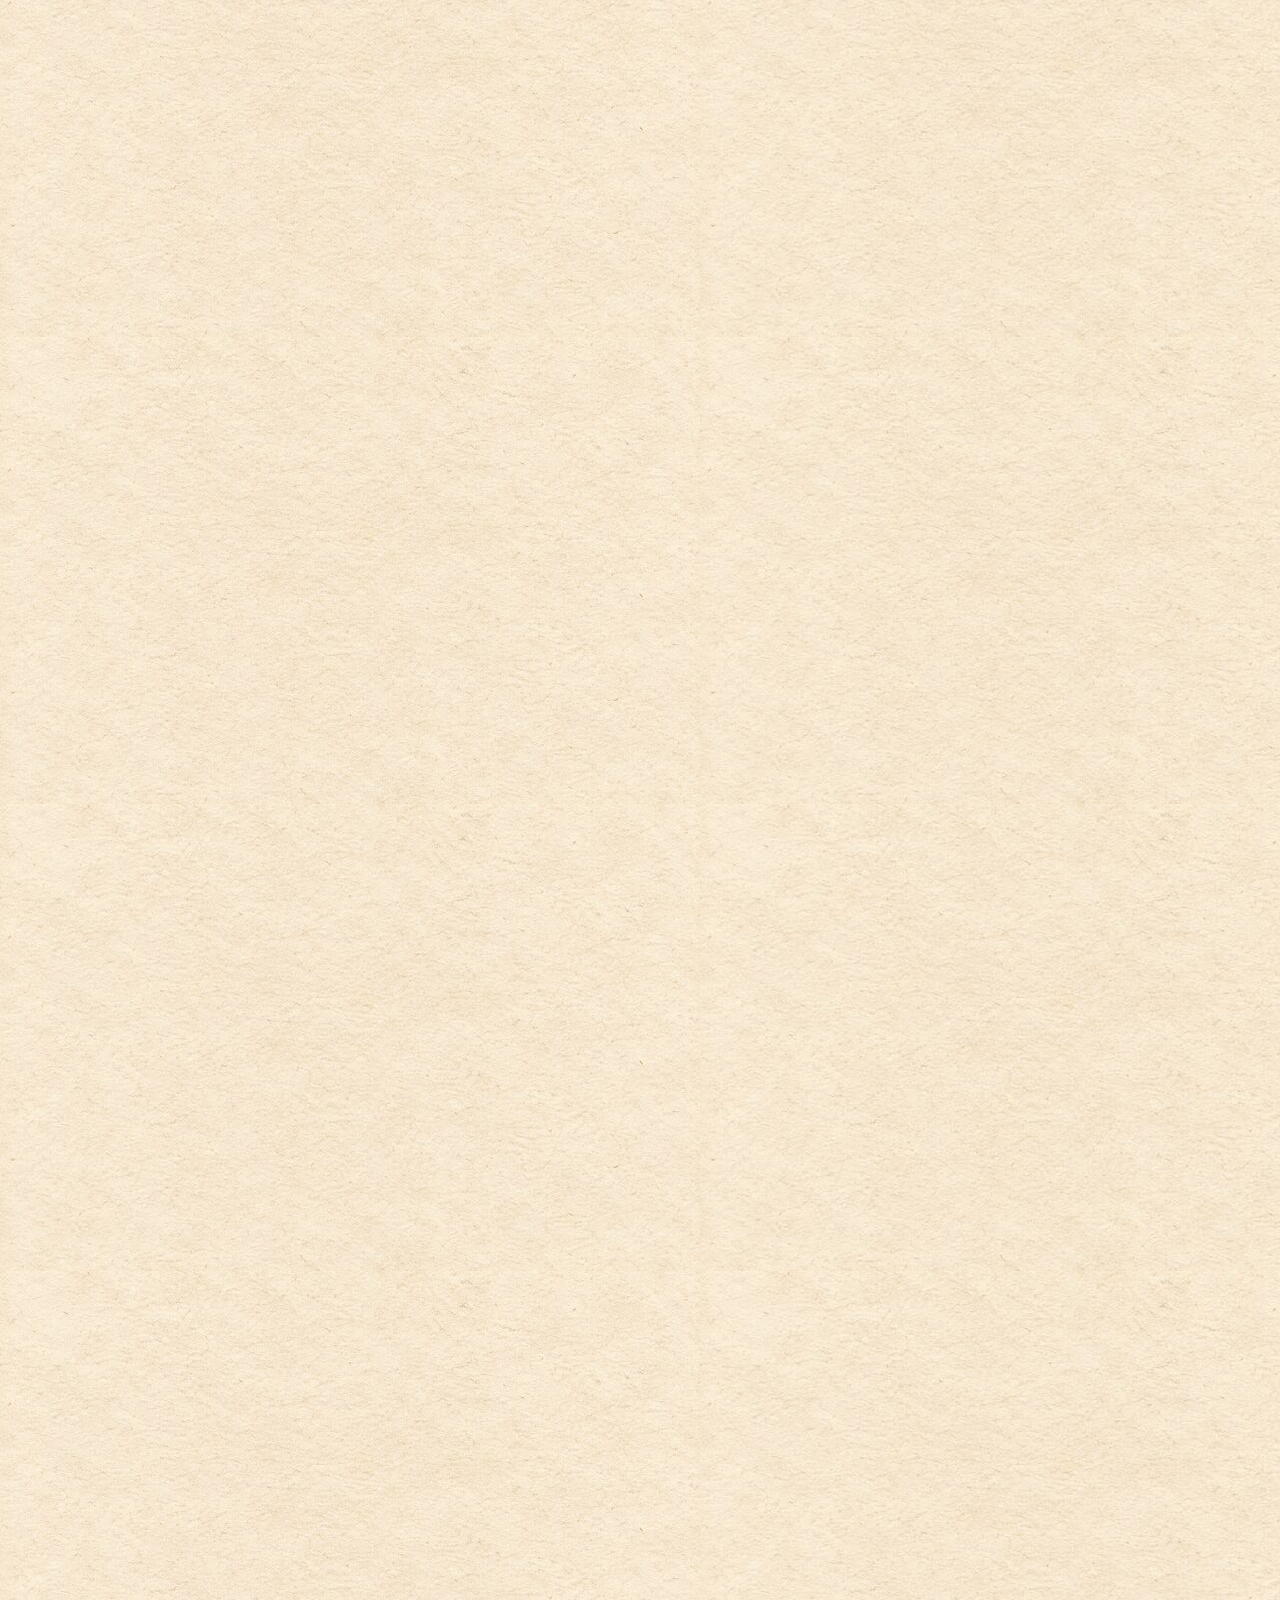
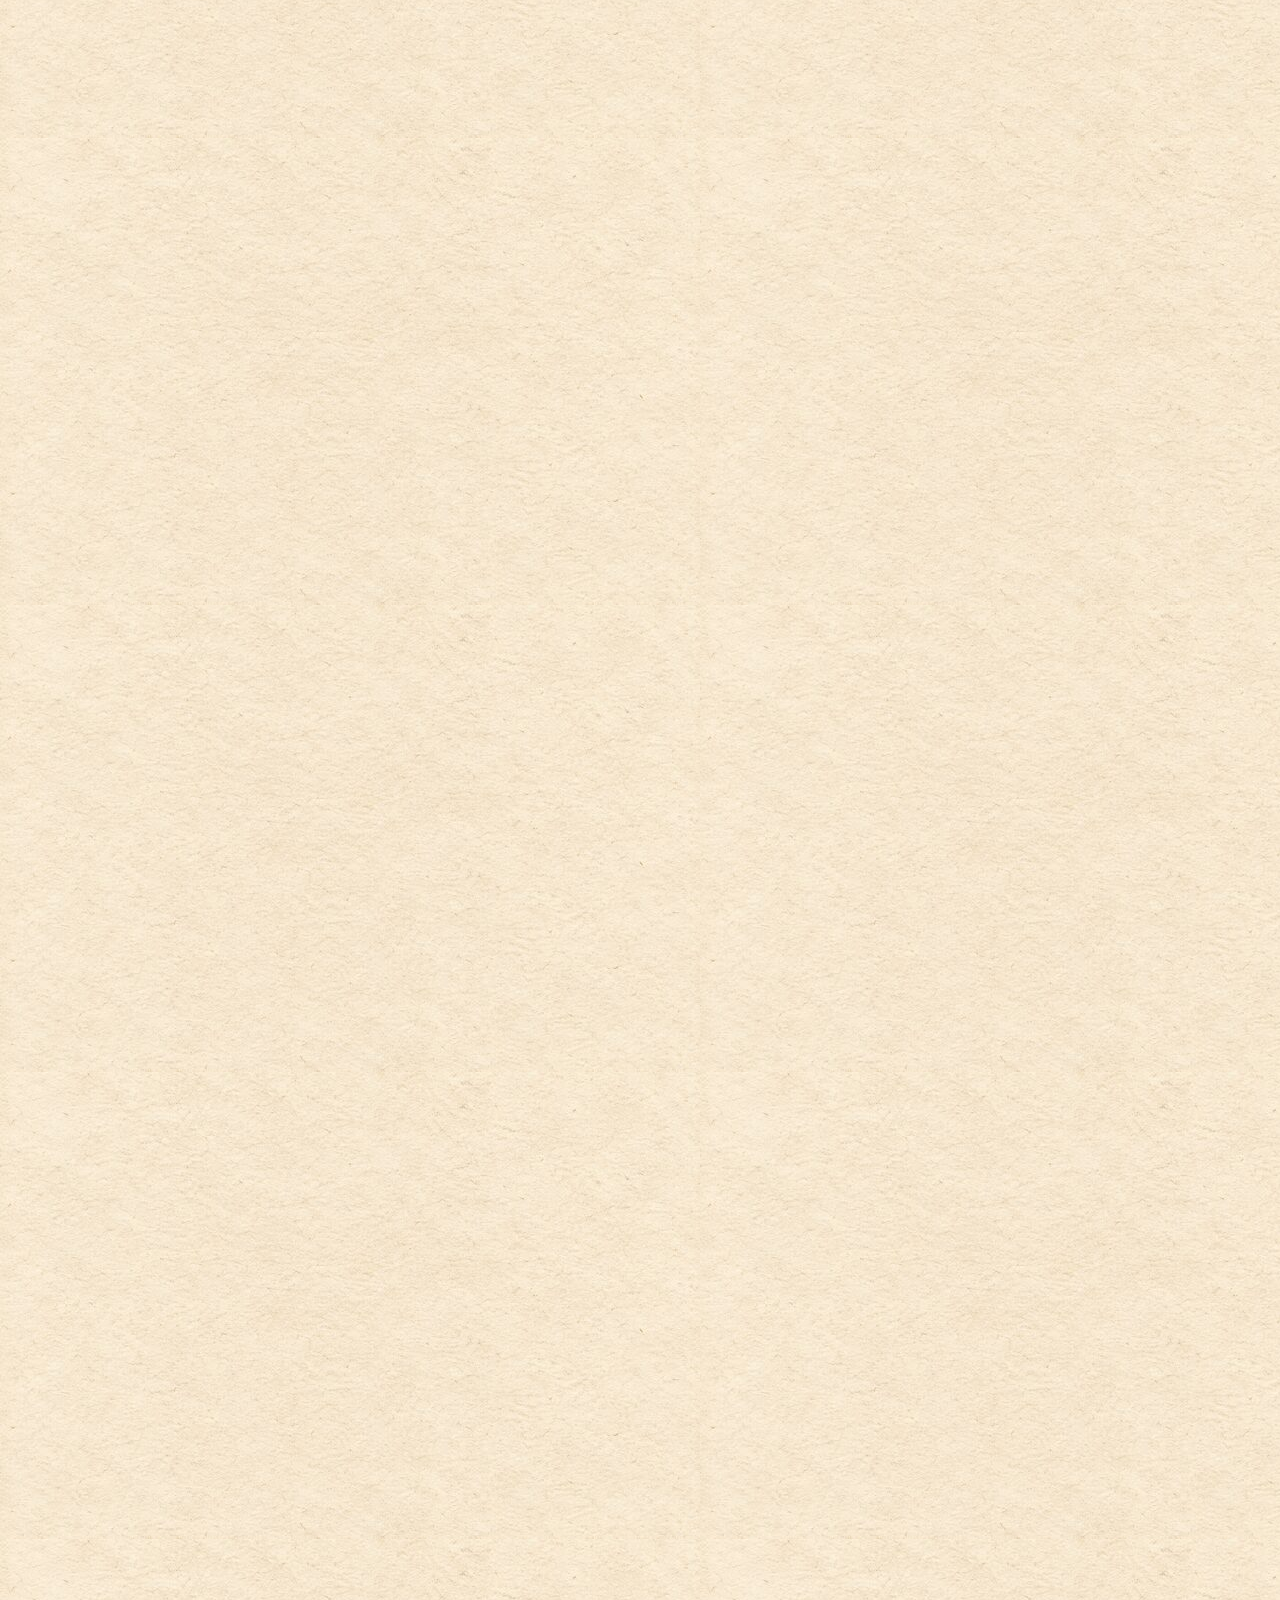
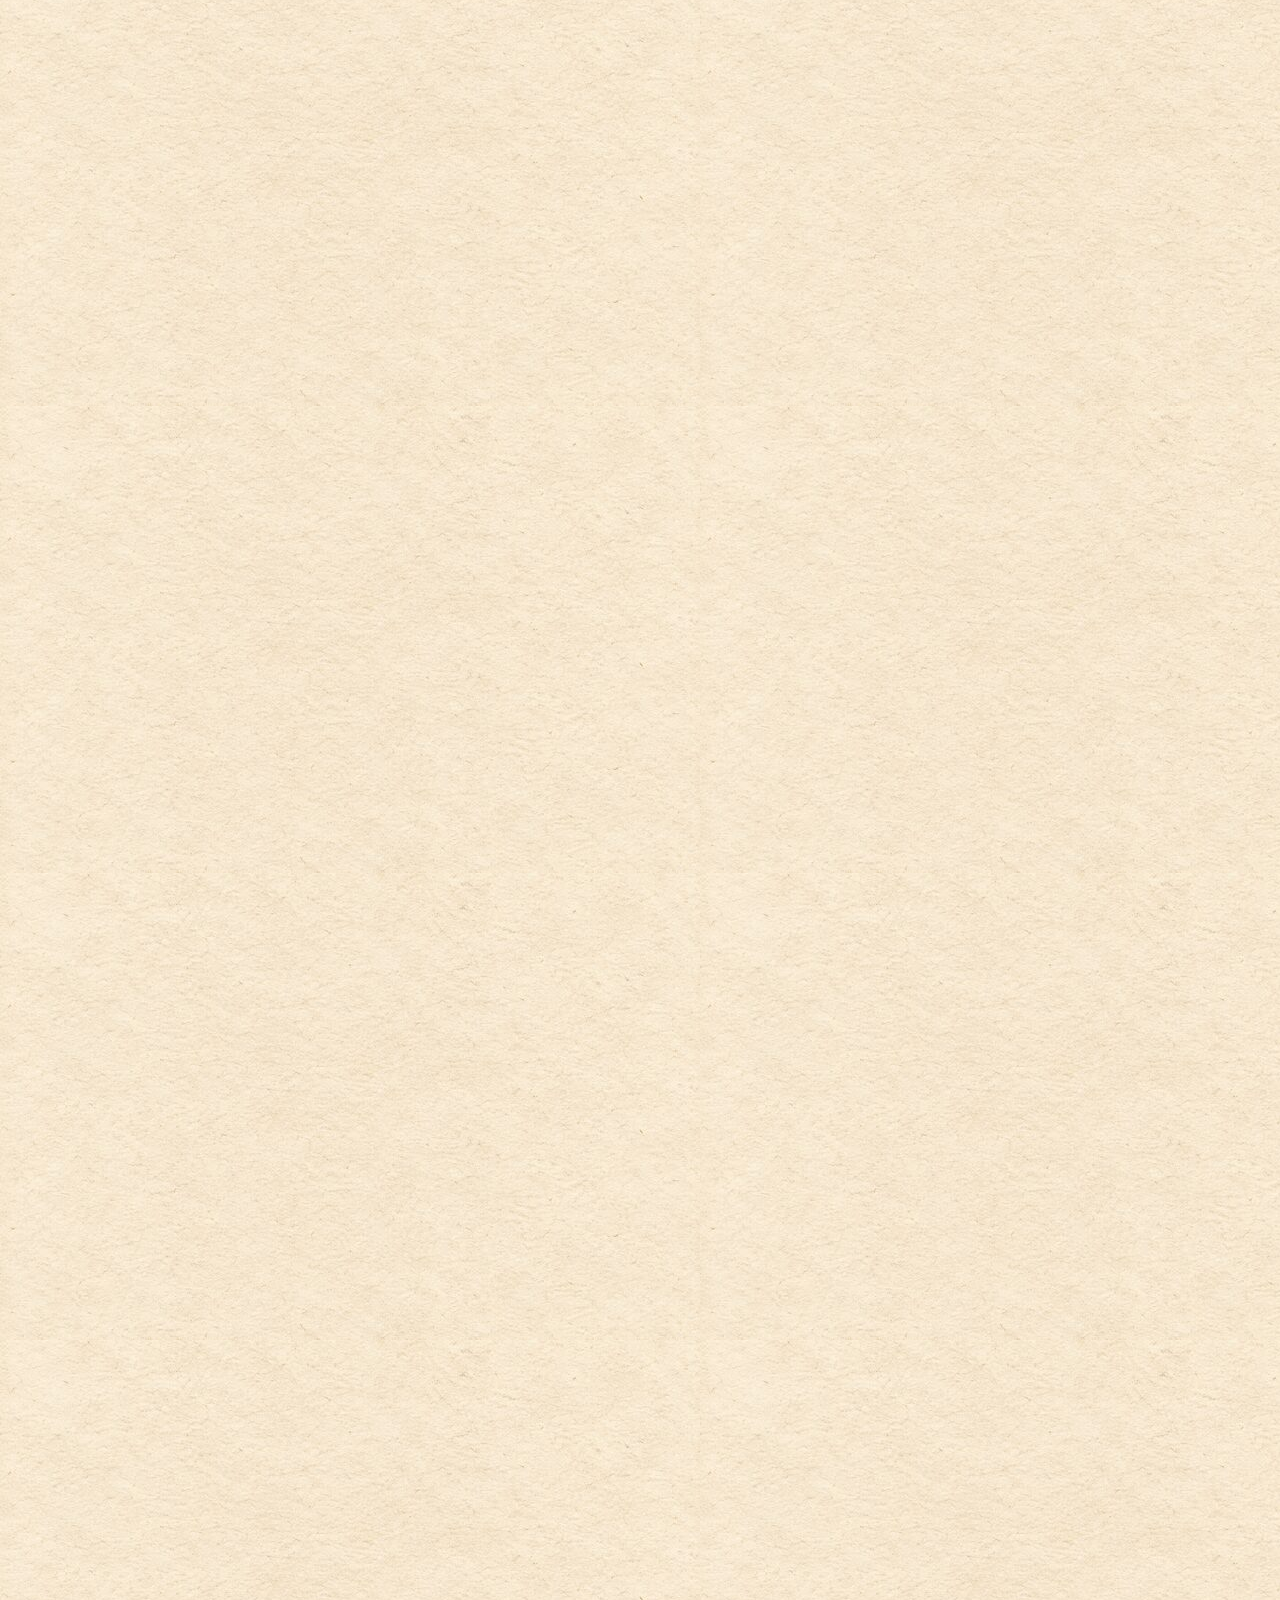
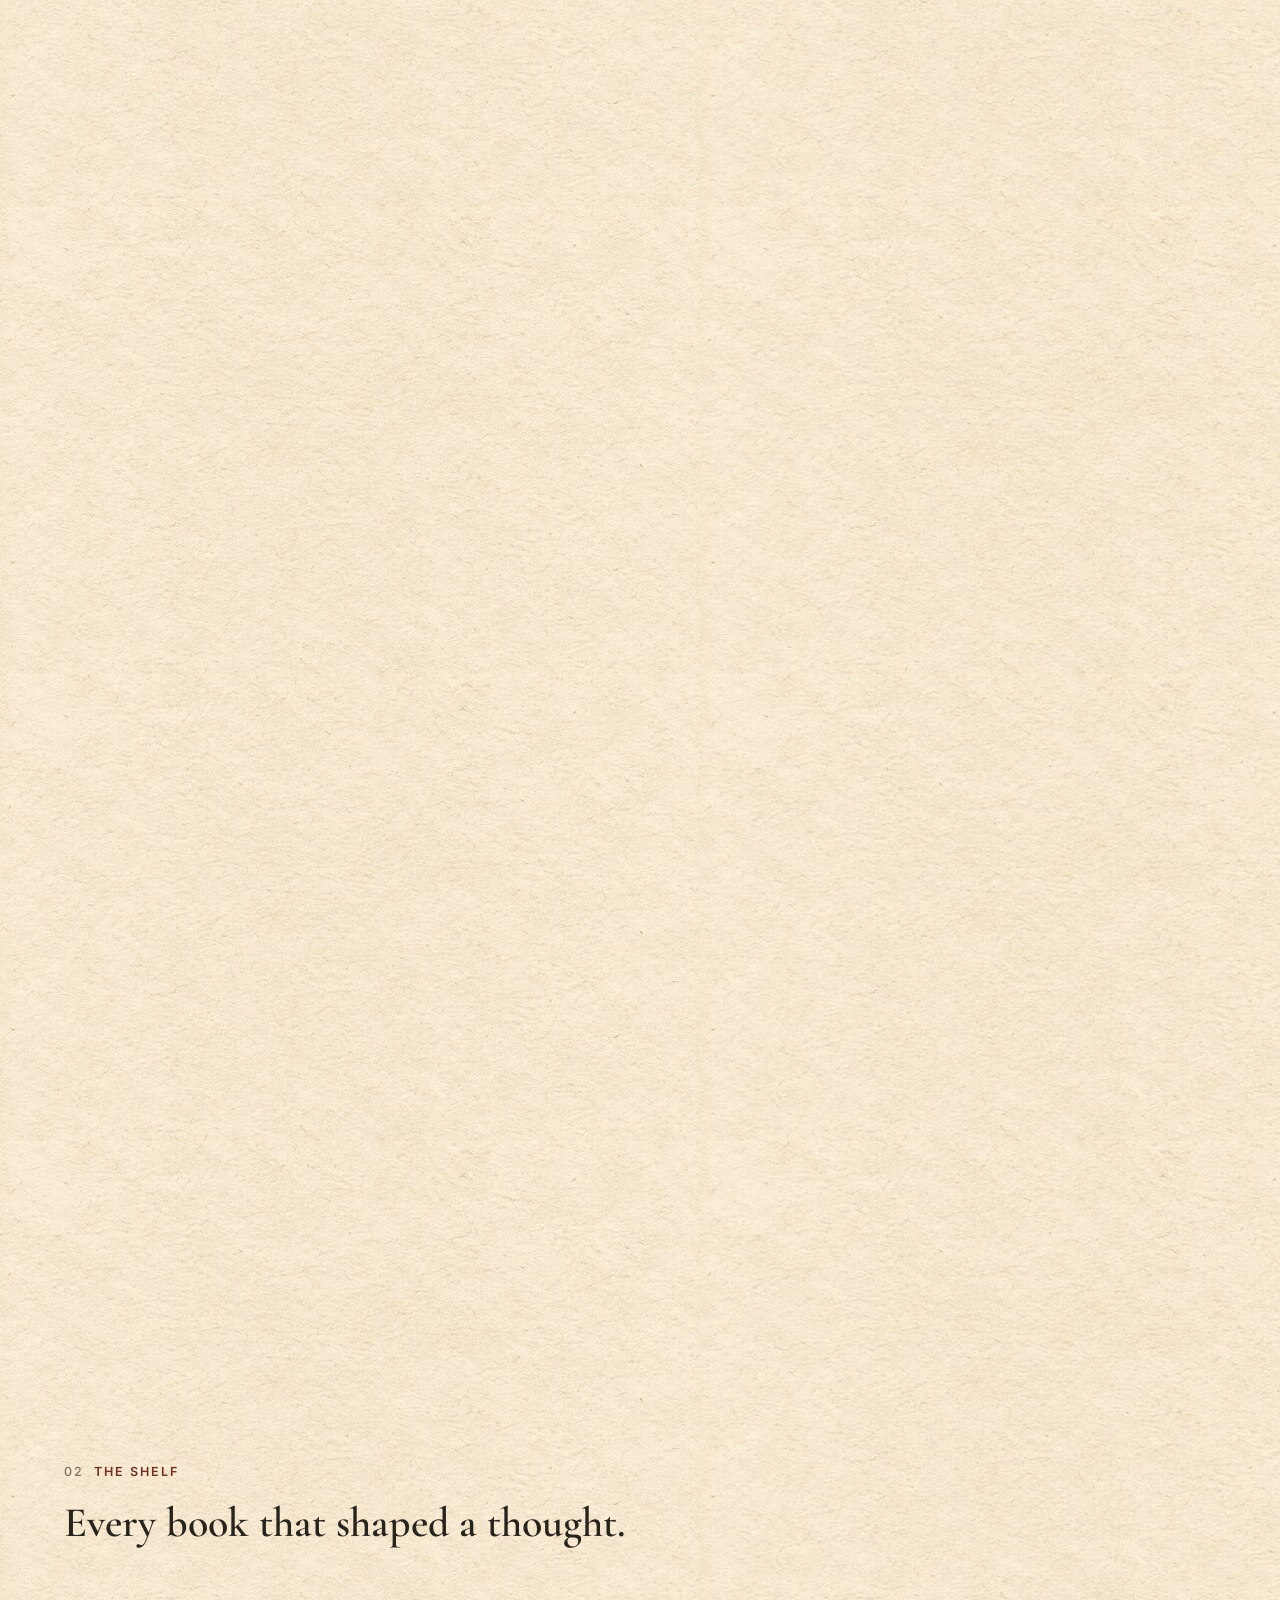
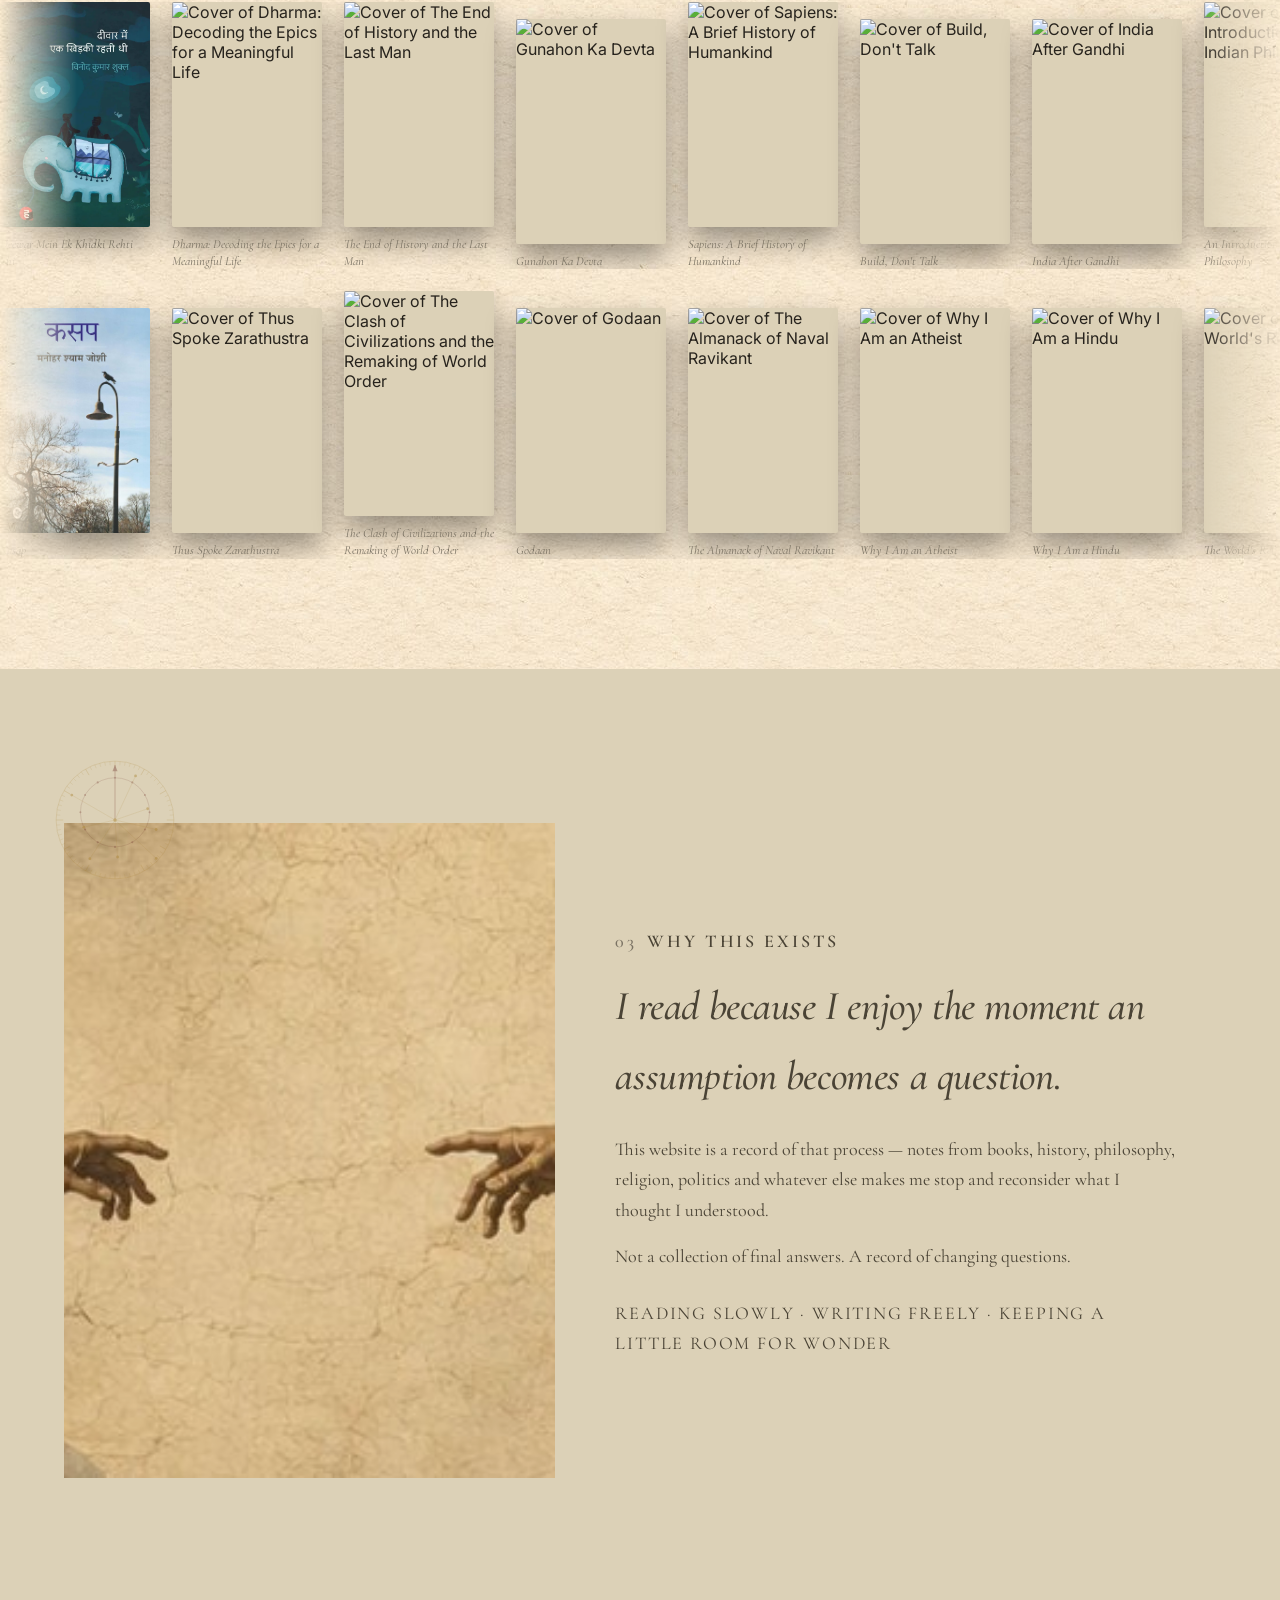
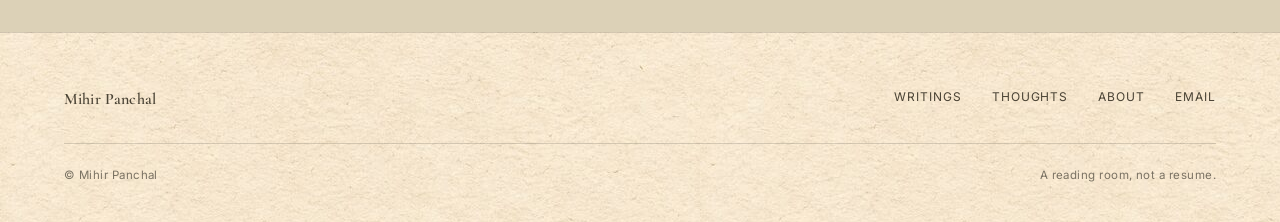
==== commit 275352c4: "video" ====
--- a/index.html
+++ b/index.html
@@ -70,13 +70,17 @@
   </section>
 
   <section class="journal-sec" id="thoughts">
-    <svg class="orn-float orn-reveal orn-journal orn-b" viewBox="0 0 200 200" aria-hidden="true" focusable="false" data-orn></svg>
-    <div class="wrap journal-head reveal">
-      <p class="eyebrow"><span class="num">01</span>THE JOURNAL</p>
-      <h2 class="journal-title">Journal.</h2>
-      <p class="journal-sub">Entries, kept roughly in the order I had them — fragments, questions and half-formed ideas, not yet arguments. Each one opens to the fuller note.</p>
+    <div class="journal-intro">
+      <svg class="orn-float orn-reveal orn-journal orn-b" viewBox="0 0 200 200" aria-hidden="true" focusable="false" data-orn></svg>
+      <div class="wrap journal-head reveal">
+        <p class="eyebrow"><span class="num">01</span>THE JOURNAL</p>
+        <h2 class="journal-title">Journal.</h2>
+        <p class="journal-sub">Entries, kept roughly in the order I had them — fragments, questions and half-formed ideas, not yet arguments. Scroll to turn the page — each one opens to the fuller note.</p>
+      </div>
     </div>
-    <div id="journalList"></div>
+    <div class="journal-stack" id="journalStack">
+      <div class="journal-stack-frame" id="journalList"></div>
+    </div>
   </section>
 
   <section class="marquee-sec" id="books">
--- a/renaissance-assets/renaissance.css
+++ b/renaissance-assets/renaissance.css
@@ -306,11 +306,52 @@
    high-contrast plate against it. Rendered straight from thoughts.json — a
    new /admin entry just becomes the next card, cycling to the next colour
    in the sequence. */
-.journal-sec{ background:transparent; position:relative; overflow:hidden; }
+/* .journal-sec is NOT overflow:hidden — #journalStack below holds a
+   position:sticky frame in pin mode, and position:sticky stops working on
+   any element with an overflow:hidden/auto/scroll ancestor between it and
+   the page's own scroll container. The decorative-shape clipping that used
+   to live here now lives on .journal-intro instead, which is short (normal
+   document flow, sized to the headline block only) and never sits between
+   the sticky frame and the page. */
+.journal-sec{ background:transparent; position:relative; }
+.journal-intro{ position:relative; overflow:hidden; }
 .journal-head{ position:relative; z-index:1; padding:clamp(70px,10vw,120px) 0 clamp(36px,5vw,54px); max-width:760px; }
 .journal-head h2{ font-size:clamp(30px,4vw,48px); margin-bottom:16px; color:var(--ink); }
 .journal-title{ font-size:clamp(48px,9vw,96px); font-weight:600; letter-spacing:-0.01em; }
 .journal-sub{ font-family:var(--serif); font-style:italic; font-size:17px; color:var(--ink-soft); line-height:1.55; max-width:520px; }
+
+/* ============ Journal page-turn stack ============
+   #journalStack (.journal-stack) is a scroll spacer: main.js sizes its
+   height to thoughts.length × one segment's worth of scroll — see
+   initJournalPageTurn. In pin mode (.journal-stack--pin, desktop widths
+   and motion allowed — decided once in renderJournal) its child
+   #journalList (.journal-stack-frame) is position:sticky, holding itself
+   at the top of the viewport for that entire spacer height. Every entry
+   is absolutely stacked in that same fixed rectangle (index 0 on top,
+   via z-index main.js sets per entry), so turning one away reveals the
+   next sitting exactly where it always was — a real book-stack, not a
+   card sliding past in a list. In flow mode (.journal-stack--flow —
+   mobile, under the same 700px breakpoint the two-column layout already
+   uses, or prefers-reduced-motion: reduce) nothing here is pinned at
+   all: entries render in plain, full-height document flow, no turn — a
+   phone doesn't have the vertical room to safely pin a whole card in
+   place, and Reduce Motion should never scroll-jack. */
+.journal-stack{ position:relative; z-index:1; }
+.journal-stack-frame{ position:relative; }
+
+.journal-stack--pin .journal-stack-frame{
+  position:sticky; top:0;
+  height:100vh; height:100svh;
+  overflow:hidden;
+}
+.journal-stack--pin .journal-entry{
+  position:absolute; inset:0;
+  display:flex; align-items:center;
+  padding:0;
+  visibility:hidden; /* main.js flips the active entry to visible each frame — see initJournalPageTurn */
+}
+.journal-stack--pin .journal-grid{ width:100%; max-height:88vh; max-height:88svh; }
+.journal-stack--pin .jprev{ display:-webkit-box; -webkit-line-clamp:4; -webkit-box-orient:vertical; overflow:hidden; }
 
 .journal-entry{
   padding:clamp(16px,2.6vw,30px) 0;
@@ -324,7 +365,7 @@
   background:var(--jc-bg,var(--paper-deep)); color:var(--jc-ink,var(--ink));
   box-shadow:0 26px 60px -18px rgba(23,21,16,0.28), 0 1px 0 var(--paper-line) inset;
   overflow:hidden;
-  backface-visibility:hidden; /* past 90deg mid-turn (initJournalTilt in main.js), vanish cleanly instead of showing a mirrored back face */
+  backface-visibility:hidden; /* past 90deg mid-turn (initJournalPageTurn in main.js), vanish cleanly instead of showing a mirrored back face */
   will-change:transform;
 }
 .journal-grid::after{
@@ -341,10 +382,11 @@
 /* ============ Journal cover media ============
    A single sketch — <img> for entries with no sun-video yet, or a
    <video class="jvid-sun"> once one exists, scrubbed by scroll position
-   (initSunVideoScrub in main.js) rather than autoplaying. Either way it's
-   the one element filling this box, positioned to match the parallax
-   transform (initJournalParallax) and the page-turn transform
-   (initJournalTilt) already applied elsewhere on the card. */
+   (initSunVideoScrub in flow mode, initJournalPageTurn's own scrub in pin
+   mode — both in main.js) rather than autoplaying. Either way it's the
+   one element filling this box, positioned to match the parallax
+   transform (initJournalParallax, flow mode) and the page-turn transform
+   (initJournalPageTurn, pin mode) already applied elsewhere on the card. */
 .jimg{ position:absolute; inset:0; width:100%; height:100%; object-fit:cover; display:block; will-change:transform; }
 .journal-num{
   position:absolute; left:14px; bottom:14px; z-index:1;
@@ -386,6 +428,22 @@
   .journal-entry:nth-child(even) .journal-grid{ grid-template-columns:1fr 0.86fr; }
   .journal-entry:nth-child(even) .journal-media{ order:2; }
   .journal-entry:nth-child(even) .journal-copy{ order:1; }
+
+  /* Pin mode only ever runs at this width and up (see the 700px check in
+     renderJournal) — the card has to fit inside a fixed 100vh/100svh
+     frame instead of taking whatever height it needs in normal flow, so
+     the image gets a capped height instead of an aspect-ratio (which
+     could otherwise demand more room than the frame has) and the title/
+     preview sizes come down a notch. */
+  .journal-stack--pin .journal-media{ aspect-ratio:auto; height:min(56vh,56svh,520px); }
+  .journal-stack--pin .journal-grid{ padding:clamp(20px,3vw,40px) clamp(20px,3.4vw,46px); gap:clamp(24px,4vw,50px); }
+  .journal-stack--pin .jtitle{ font-size:clamp(24px,3.2vw,44px); }
+}
+@media (min-width:700px) and (max-height:800px){
+  /* Shorter laptop screens — pull the frame content in further still. */
+  .journal-stack--pin .journal-media{ height:min(44vh,44svh,360px); }
+  .journal-stack--pin .jtitle{ font-size:clamp(22px,2.8vw,32px); }
+  .journal-stack--pin .jprev{ -webkit-line-clamp:3; }
 }
 @media (max-width:480px){
   .journal-grid{ padding:22px 18px; border-radius:14px; }
@@ -409,7 +467,12 @@
 .journal-motion{
   position:absolute; inset:0; z-index:0; pointer-events:none; overflow:visible;
 }
-#journalList{ position:relative; z-index:1; }
+/* No #journalList z-index rule here any more: .journal-motion now lives
+   inside .journal-intro (see initJournalMotion in main.js), not as a
+   sibling of #journalList/.journal-stack-frame, so they're no longer in
+   the same stacking context — and an ID selector here would outrank
+   .journal-stack--pin .journal-stack-frame's position:sticky (an ID
+   always beats a two-class selector), breaking the page-turn pin. */
 .jm-ring, .jm-prism, .jm-numeral, .jm-particle{
   transform-box:fill-box; transform-origin:50% 50%;
   translate:var(--jm-pointer-x,0px) calc(var(--jm-scroll-y,0px) + var(--jm-pointer-y,0px));
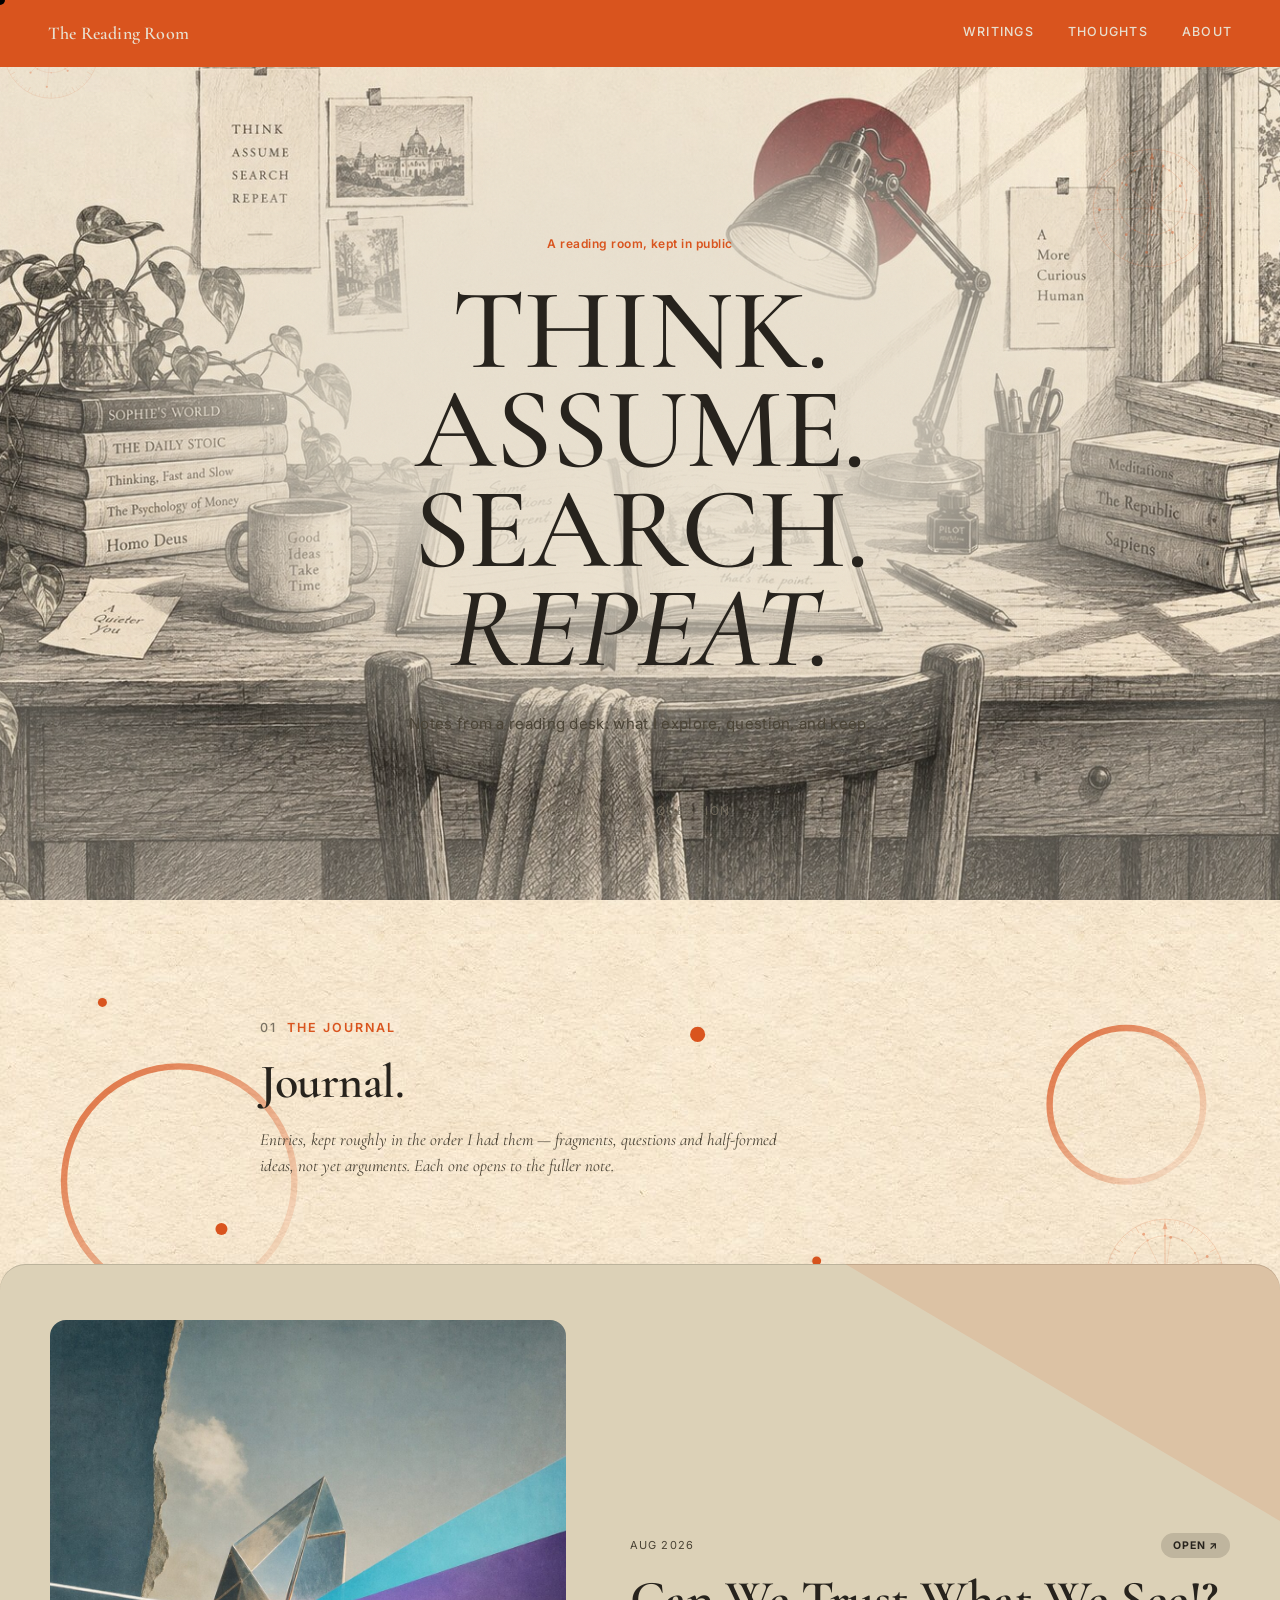
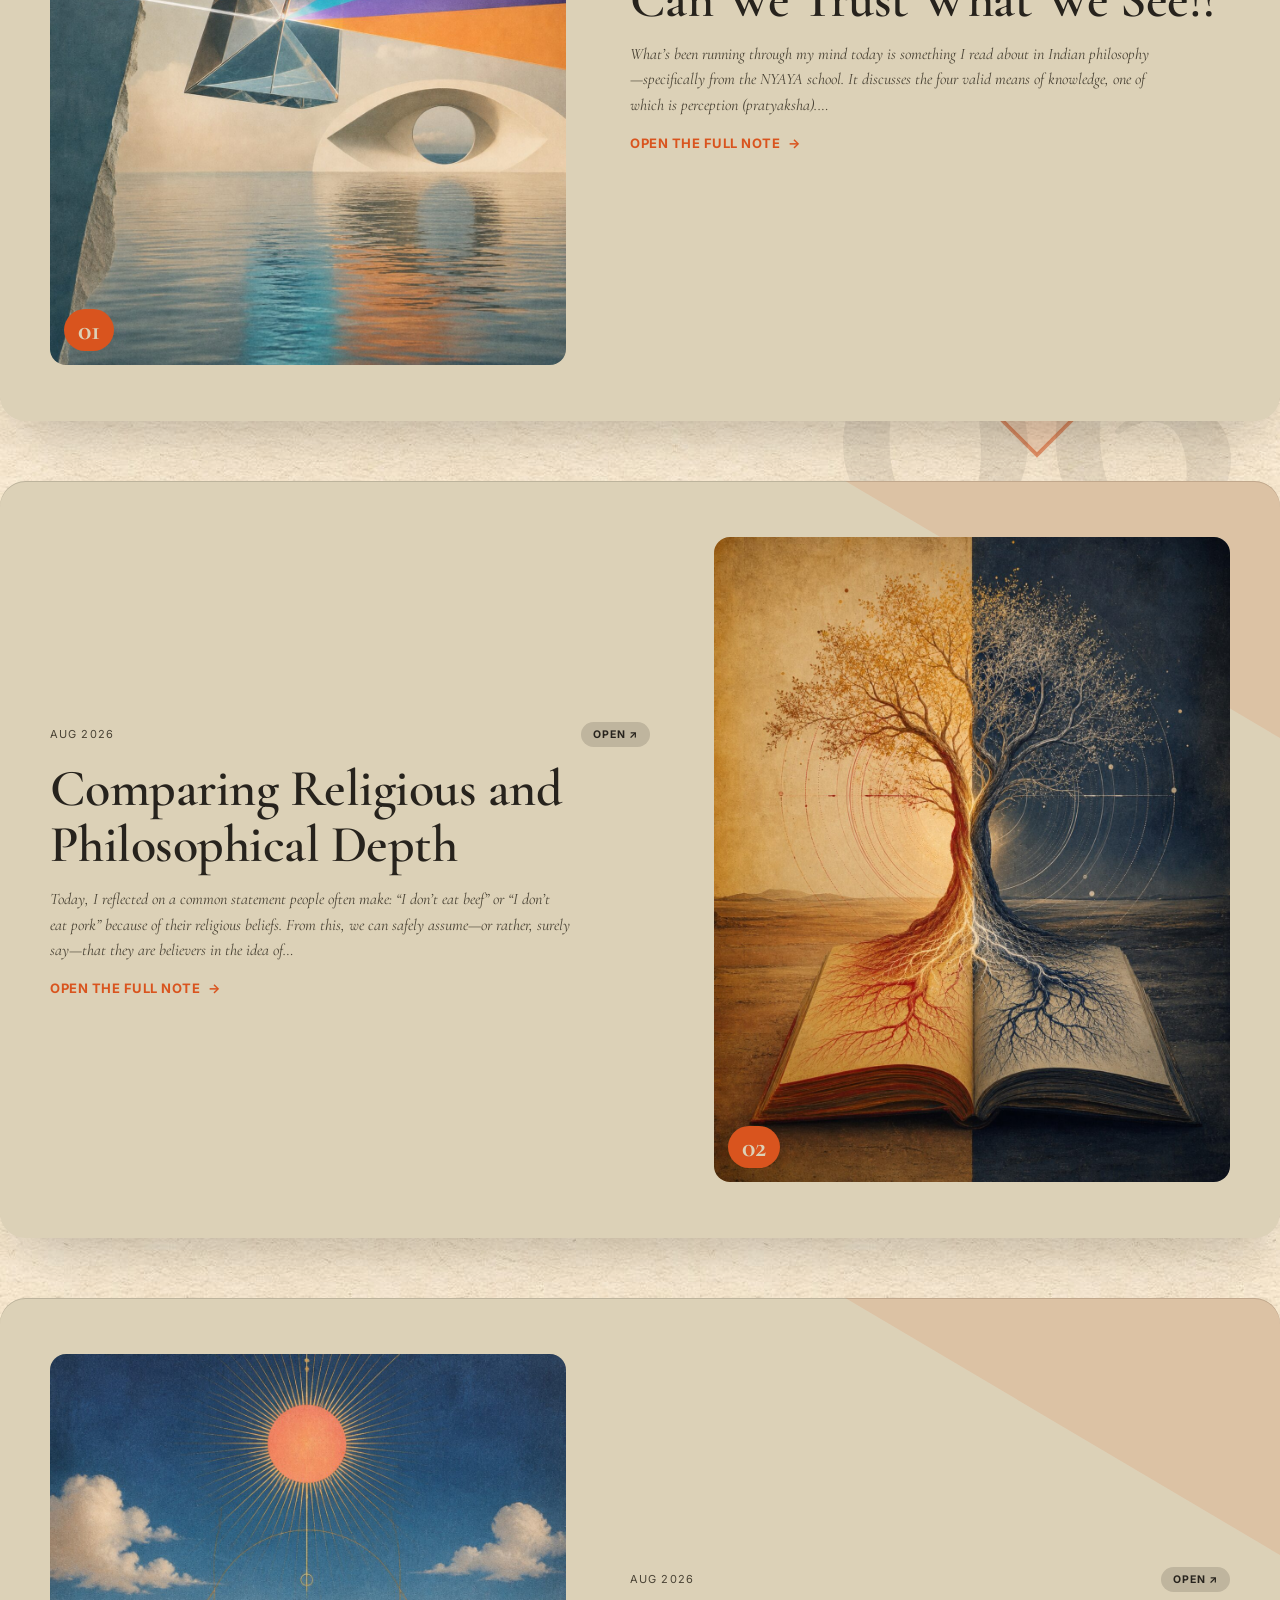
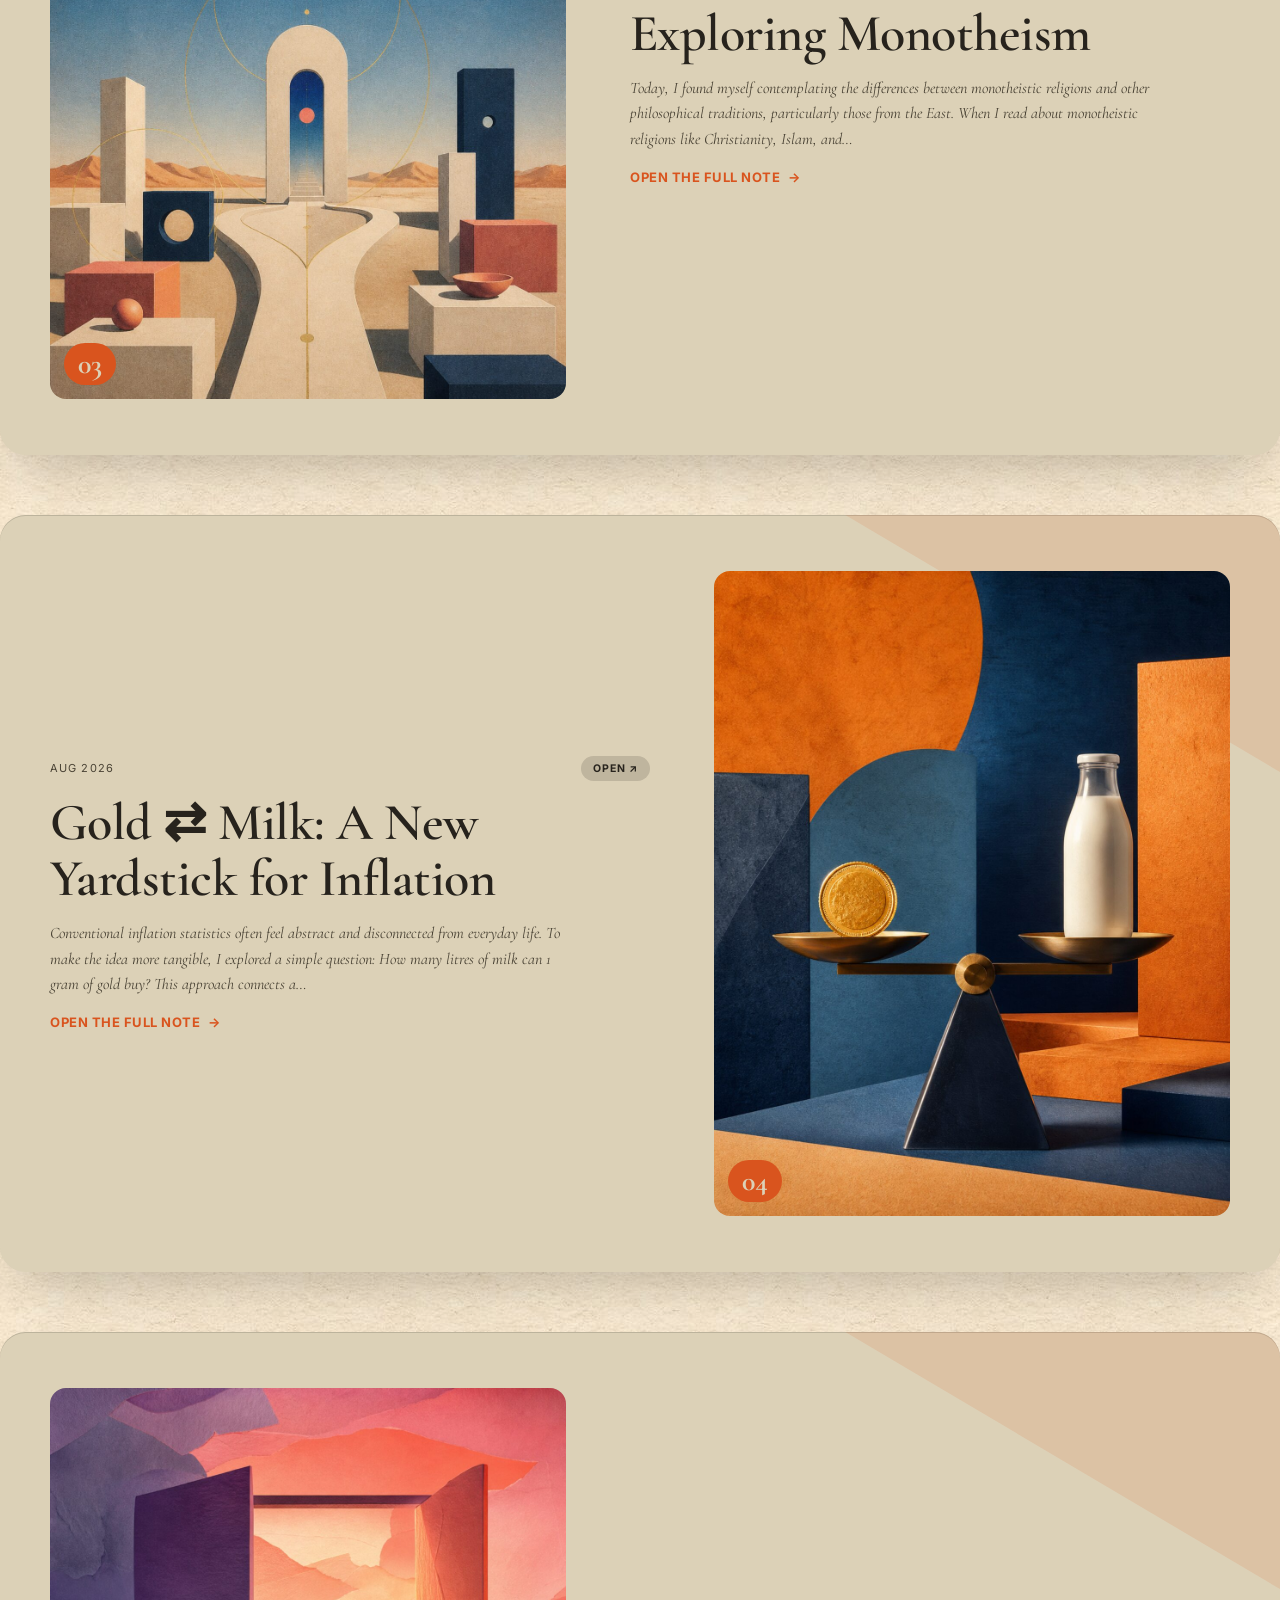
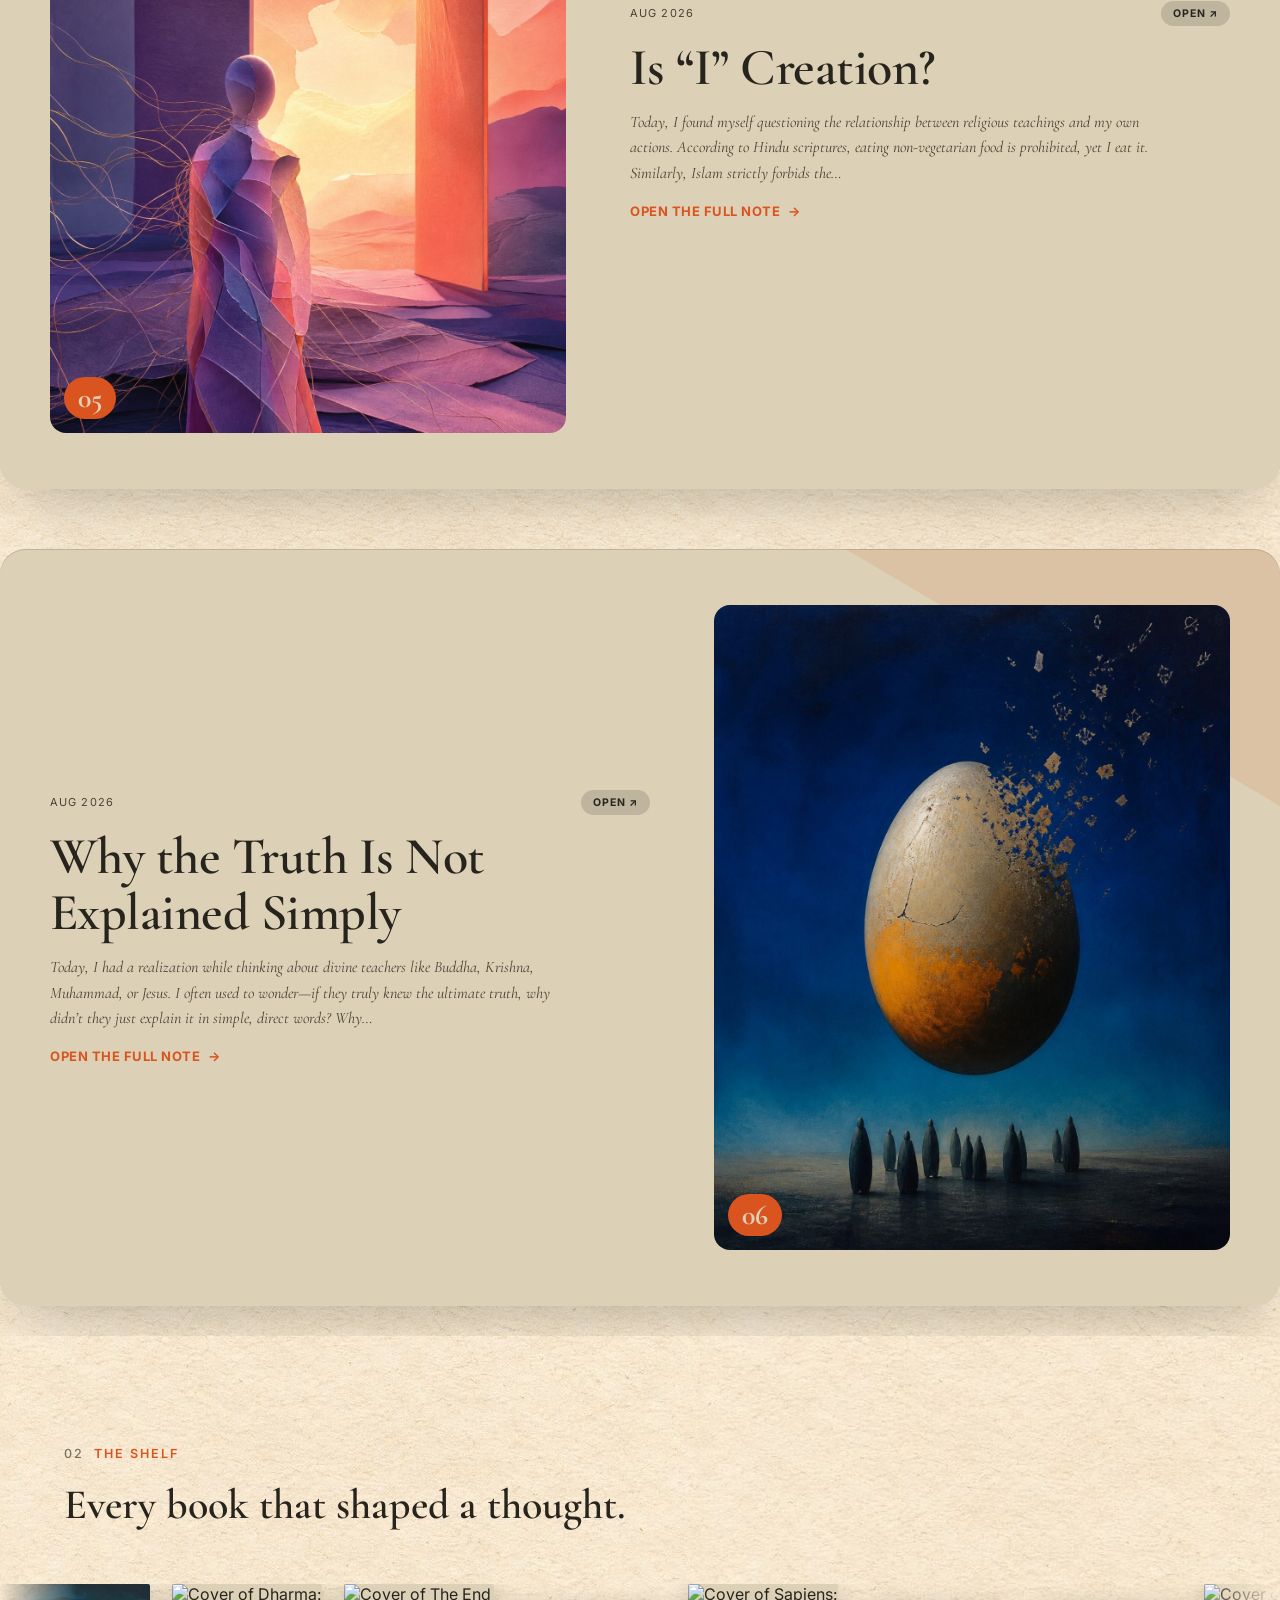
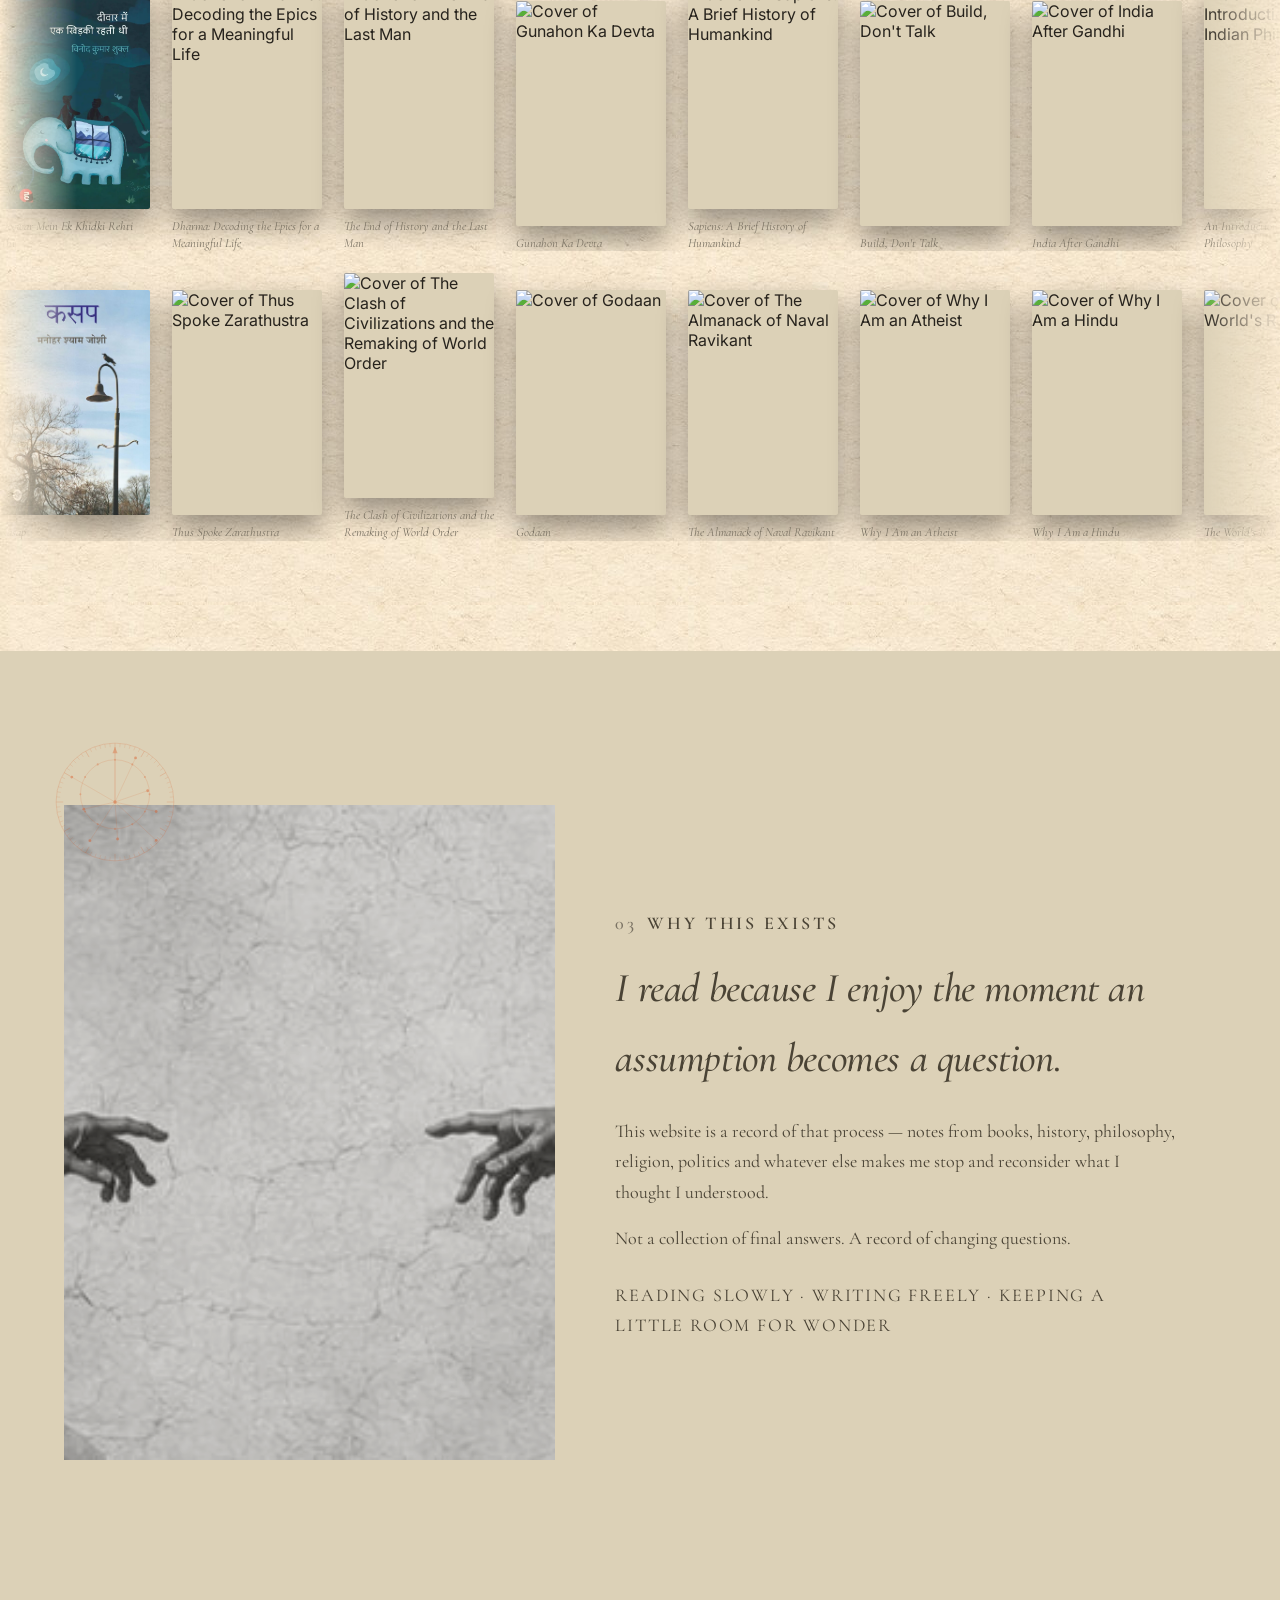
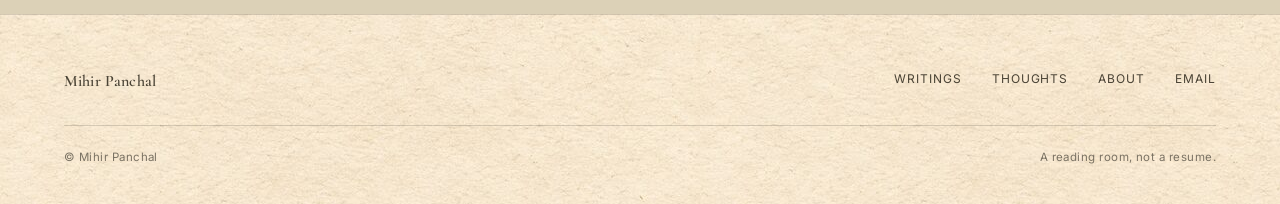
==== commit 1477449b: "total" ====
--- a/index.html
+++ b/index.html
@@ -27,6 +27,7 @@
 </head>
 <body>
 <div class="grain"></div>
+<svg class="orn-fly" viewBox="0 0 200 200" aria-hidden="true" focusable="false" data-orn></svg>
 
 <nav class="nav">
   <a href="/index.html" class="nav-name">The Reading Room</a>
@@ -56,6 +57,7 @@
       <img src="/renaissance-assets/img/desk/desk-scene.jpg" alt="" loading="eager" decoding="async" />
     </div>
     <div class="hero-scrim"></div>
+    <svg class="orn-float orn-reveal orn-hero orn-a" viewBox="0 0 200 200" aria-hidden="true" focusable="false" data-orn></svg>
     <div class="hero-inner">
       <p class="hero-kicker">A reading room, kept in public</p>
       <h1 class="hero-statement">
@@ -70,17 +72,13 @@
   </section>
 
   <section class="journal-sec" id="thoughts">
-    <div class="journal-intro">
-      <svg class="orn-float orn-reveal orn-journal orn-b" viewBox="0 0 200 200" aria-hidden="true" focusable="false" data-orn></svg>
-      <div class="wrap journal-head reveal">
-        <p class="eyebrow"><span class="num">01</span>THE JOURNAL</p>
-        <h2 class="journal-title">Journal.</h2>
-        <p class="journal-sub">Entries, kept roughly in the order I had them — fragments, questions and half-formed ideas, not yet arguments. Scroll to turn the page — each one opens to the fuller note.</p>
-      </div>
+    <svg class="orn-float orn-reveal orn-journal orn-b" viewBox="0 0 200 200" aria-hidden="true" focusable="false" data-orn></svg>
+    <div class="wrap journal-head reveal">
+      <p class="eyebrow"><span class="num">01</span>THE JOURNAL</p>
+      <h2 class="journal-title">Journal.</h2>
+      <p class="journal-sub">Entries, kept roughly in the order I had them — fragments, questions and half-formed ideas, not yet arguments. Each one opens to the fuller note.</p>
     </div>
-    <div class="journal-stack" id="journalStack">
-      <div class="journal-stack-frame" id="journalList"></div>
-    </div>
+    <div id="journalList"></div>
   </section>
 
   <section class="marquee-sec" id="books">
@@ -142,12 +140,5 @@
   });
 })();
 </script>
-<!-- Homepage-only: powers the ambient particle layer in the hero
-     (renaissance-assets/hero-scene.js). No other page on the site loads
-     this — everything else stays dependency-free. If this fails to load
-     (offline, CDN hiccup, ad blocker) the hero just renders without the
-     particle layer; nothing else on the page is affected. -->
-<script src="https://cdnjs.cloudflare.com/ajax/libs/three.js/r134/three.min.js"></script>
-<script src="/renaissance-assets/hero-scene.js"></script>
 </body>
 </html>
--- a/renaissance-assets/renaissance.css
+++ b/renaissance-assets/renaissance.css
@@ -15,16 +15,19 @@
   --ink:#27231D;
   --ink-soft:#4A4335;
   --muted:#7A7263;
-  --burgundy:#6E2F28;
-  --burgundy-soft:#8C463D;
-  --olive:#59604A;
-  --gold-leaf:#A9822F;
-  --candle:#E3B872;
-  /* The one colour on the whole site — the warm sun-orange the sketch
-     videos bloom into as a reader scrolls to an entry. Everything else
-     stays pencil-on-paper; this is the single deliberate accent. */
+  /* The one colour on the whole site: warm sun-orange. Two colours total —
+     paper (+ink/pencil, which reads as neutral, not "a colour") and this
+     orange — so every token that used to carry its own hue (burgundy,
+     olive, gold-leaf, candle) is aliased straight to --sun below instead
+     of keeping a separate value. That converts every existing accent-color
+     usage site to orange without hunting each one down individually. */
   --sun:#D9541E;
   --sun-soft:rgba(217,84,30,0.14);
+  --burgundy:var(--sun);
+  --burgundy-soft:var(--sun);
+  --olive:var(--sun);
+  --gold-leaf:var(--sun);
+  --candle:var(--sun);
 
   /* text-on-dark tokens — consolidates ~10 one-off near-duplicate hexes
      that were scattered across dark sections (hero, Journal dark tone,
@@ -116,22 +119,22 @@
 }
 .statement.tight{ max-width:920px; }
 
-/* ============ NAV ============ */
+/* ============ NAV ============
+   Solid orange, always — not just past a scroll threshold. Two colours
+   only on this site, and the nav is where that reads loudest: paper
+   underneath, orange bar pinned on top of it. */
 .nav{
   position:fixed; top:0; left:0; right:0; z-index:60;
   display:flex; align-items:center; justify-content:space-between;
   padding:22px clamp(20px,5vw,48px);
-  color:var(--ink);
-  transition:background .5s var(--ease), backdrop-filter .5s var(--ease), padding .4s var(--ease), border-color .5s var(--ease);
+  background:var(--sun);
+  color:var(--paper);
+  transition:padding .4s var(--ease), box-shadow .4s var(--ease);
   border-bottom:1px solid transparent;
 }
 .nav.scrolled{
-  background:rgba(232,224,208,0.86);
-  -webkit-backdrop-filter:blur(14px) saturate(1.1);
-  backdrop-filter:blur(14px) saturate(1.1);
-  color:var(--ink);
   padding-top:14px; padding-bottom:14px;
-  border-bottom:1px solid var(--paper-line);
+  box-shadow:0 2px 18px rgba(23,21,16,0.18);
 }
 .nav-name{ font-family:var(--serif); font-weight:600; font-size:18px; letter-spacing:0.01em; }
 .nav-links{ display:flex; align-items:center; gap:34px; font-size:12.5px; letter-spacing:0.1em; text-transform:uppercase; font-weight:500; }
@@ -168,7 +171,7 @@
 }
 body.menu-open .menu-overlay{ visibility:visible; opacity:1; transition:opacity .5s var(--ease); }
 .menu-art{ position:relative; overflow:hidden; }
-.menu-art img{ width:100%; height:100%; object-fit:cover; opacity:0.62; filter:sepia(0.15); }
+.menu-art img{ width:100%; height:100%; object-fit:cover; opacity:0.62; filter:grayscale(1) contrast(1.05); }
 .menu-links{ display:flex; flex-direction:column; justify-content:center; gap:6px; padding:clamp(32px,6vw,90px); }
 .menu-links a{
   font-family:var(--serif); font-size:clamp(30px,5vw,58px); font-weight:500; line-height:1.35;
@@ -244,15 +247,6 @@
      linework behind it. */
   background:radial-gradient(ellipse 60% 52% at 50% 46%, rgba(232,224,208,0.92) 0%, rgba(232,224,208,0.8) 38%, rgba(232,224,208,0.4) 62%, rgba(232,224,208,0.12) 82%, rgba(232,224,208,0.32) 100%);
 }
-/* Generative ambient particle layer — see hero-scene.js. Sits above the
-   scrim, below the title. Optional in every sense: absent entirely if
-   three.js doesn't load, and even once present it fades in on its own
-   rather than appearing with a hard cut. */
-.hero-scene{
-  position:absolute; inset:0; z-index:2; pointer-events:none;
-  opacity:0; transition:opacity 1.6s var(--ease);
-}
-.hero-scene.is-in{ opacity:1; }
 .hero-inner{
   position:relative; z-index:3; text-align:center; color:var(--ink); padding:96px 20px 24px;
 }
@@ -306,54 +300,17 @@
    high-contrast plate against it. Rendered straight from thoughts.json — a
    new /admin entry just becomes the next card, cycling to the next colour
    in the sequence. */
-/* .journal-sec is NOT overflow:hidden — #journalStack below holds a
-   position:sticky frame in pin mode, and position:sticky stops working on
-   any element with an overflow:hidden/auto/scroll ancestor between it and
-   the page's own scroll container. The decorative-shape clipping that used
-   to live here now lives on .journal-intro instead, which is short (normal
-   document flow, sized to the headline block only) and never sits between
-   the sticky frame and the page. */
-.journal-sec{ background:transparent; position:relative; }
-.journal-intro{ position:relative; overflow:hidden; }
+.journal-sec{ background:transparent; position:relative; overflow:hidden; }
 .journal-head{ position:relative; z-index:1; padding:clamp(70px,10vw,120px) 0 clamp(36px,5vw,54px); max-width:760px; }
 .journal-head h2{ font-size:clamp(30px,4vw,48px); margin-bottom:16px; color:var(--ink); }
 .journal-title{ font-size:clamp(48px,9vw,96px); font-weight:600; letter-spacing:-0.01em; }
 .journal-sub{ font-family:var(--serif); font-style:italic; font-size:17px; color:var(--ink-soft); line-height:1.55; max-width:520px; }
 
-/* ============ Journal page-turn stack ============
-   #journalStack (.journal-stack) is a scroll spacer: main.js sizes its
-   height to thoughts.length × one segment's worth of scroll — see
-   initJournalPageTurn. In pin mode (.journal-stack--pin, desktop widths
-   and motion allowed — decided once in renderJournal) its child
-   #journalList (.journal-stack-frame) is position:sticky, holding itself
-   at the top of the viewport for that entire spacer height. Every entry
-   is absolutely stacked in that same fixed rectangle (index 0 on top,
-   via z-index main.js sets per entry), so turning one away reveals the
-   next sitting exactly where it always was — a real book-stack, not a
-   card sliding past in a list. In flow mode (.journal-stack--flow —
-   mobile, under the same 700px breakpoint the two-column layout already
-   uses, or prefers-reduced-motion: reduce) nothing here is pinned at
-   all: entries render in plain, full-height document flow, no turn — a
-   phone doesn't have the vertical room to safely pin a whole card in
-   place, and Reduce Motion should never scroll-jack. */
-.journal-stack{ position:relative; z-index:1; }
-.journal-stack-frame{ position:relative; }
-
-.journal-stack--pin .journal-stack-frame{
-  position:sticky; top:0;
-  height:100vh; height:100svh;
-  overflow:hidden;
-}
-.journal-stack--pin .journal-entry{
-  position:absolute; inset:0;
-  display:flex; align-items:center;
-  padding:0;
-  visibility:hidden; /* main.js flips the active entry to visible each frame — see initJournalPageTurn */
-}
-.journal-stack--pin .journal-grid{ width:100%; max-height:88vh; max-height:88svh; }
-.journal-stack--pin .jprev{ display:-webkit-box; -webkit-line-clamp:4; -webkit-box-orient:vertical; overflow:hidden; }
-
+/* ============ Journal entries ============
+   Plain document flow — no pin, no sticky frame, no page-turn. Each entry
+   is just a card in a list, in the order thoughts.json lists them. */
 .journal-entry{
+  position:relative; z-index:1;
   padding:clamp(16px,2.6vw,30px) 0;
 }
 
@@ -365,8 +322,6 @@
   background:var(--jc-bg,var(--paper-deep)); color:var(--jc-ink,var(--ink));
   box-shadow:0 26px 60px -18px rgba(23,21,16,0.28), 0 1px 0 var(--paper-line) inset;
   overflow:hidden;
-  backface-visibility:hidden; /* past 90deg mid-turn (initJournalPageTurn in main.js), vanish cleanly instead of showing a mirrored back face */
-  will-change:transform;
 }
 .journal-grid::after{
   /* restrained diagonal corner accent, sampled from the card's own accent
@@ -380,14 +335,9 @@
   position:relative; width:100%; aspect-ratio:16/10; overflow:hidden; background:var(--paper-deep); border-radius:clamp(10px,1.4vw,16px);
 }
 /* ============ Journal cover media ============
-   A single sketch — <img> for entries with no sun-video yet, or a
-   <video class="jvid-sun"> once one exists, scrubbed by scroll position
-   (initSunVideoScrub in flow mode, initJournalPageTurn's own scrub in pin
-   mode — both in main.js) rather than autoplaying. Either way it's the
-   one element filling this box, positioned to match the parallax
-   transform (initJournalParallax, flow mode) and the page-turn transform
-   (initJournalPageTurn, pin mode) already applied elsewhere on the card. */
-.jimg{ position:absolute; inset:0; width:100%; height:100%; object-fit:cover; display:block; will-change:transform; }
+   A single static pencil sketch, always — no video, no motion of any
+   kind on the image itself. */
+.jimg{ position:absolute; inset:0; width:100%; height:100%; object-fit:cover; display:block; }
 .journal-num{
   position:absolute; left:14px; bottom:14px; z-index:1;
   font-family:var(--serif); font-weight:700; font-size:clamp(20px,2.4vw,28px); line-height:1;
@@ -428,54 +378,29 @@
   .journal-entry:nth-child(even) .journal-grid{ grid-template-columns:1fr 0.86fr; }
   .journal-entry:nth-child(even) .journal-media{ order:2; }
   .journal-entry:nth-child(even) .journal-copy{ order:1; }
-
-  /* Pin mode only ever runs at this width and up (see the 700px check in
-     renderJournal) — the card has to fit inside a fixed 100vh/100svh
-     frame instead of taking whatever height it needs in normal flow, so
-     the image gets a capped height instead of an aspect-ratio (which
-     could otherwise demand more room than the frame has) and the title/
-     preview sizes come down a notch. */
-  .journal-stack--pin .journal-media{ aspect-ratio:auto; height:min(56vh,56svh,520px); }
-  .journal-stack--pin .journal-grid{ padding:clamp(20px,3vw,40px) clamp(20px,3.4vw,46px); gap:clamp(24px,4vw,50px); }
-  .journal-stack--pin .jtitle{ font-size:clamp(24px,3.2vw,44px); }
-}
-@media (min-width:700px) and (max-height:800px){
-  /* Shorter laptop screens — pull the frame content in further still. */
-  .journal-stack--pin .journal-media{ height:min(44vh,44svh,360px); }
-  .journal-stack--pin .jtitle{ font-size:clamp(22px,2.8vw,32px); }
-  .journal-stack--pin .jprev{ -webkit-line-clamp:3; }
 }
 @media (max-width:480px){
   .journal-grid{ padding:22px 18px; border-radius:14px; }
   .jtitle{ font-size:clamp(24px,7.4vw,34px); }
 }
 
-/* ============ Journal ambient 3D layer — floating rings, glass prisms and
+/* ============ Journal ambient layer — floating rings, glass prisms and
    a faint giant numeral behind the cards (see initJournalMotion in
-   main.js). Purely decorative: sits at z-index:0 inside the (now
-   position:relative, overflow:hidden) .journal-sec, so the opaque
-   card backgrounds naturally occlude it wherever a card sits, and it only
-   shows through in the gaps around and between cards — it can never sit on
-   top of text, images or the Open action. Motion is composed from THREE
-   independent, non-conflicting CSS transform channels so none of them ever
-   fight each other: the shared `translate` (below) carries the scroll- and
-   pointer-follow offset that main.js writes every frame via
-   --jm-scroll-y/--jm-pointer-x/--jm-pointer-y, while the ambient spin/drift
-   keyframes below animate only `rotate`/`scale` — never `transform`
-   itself — so the two layer together instead of one silently overwriting
-   the other. ============ */
+   main.js). Purely decorative: sits at z-index:0 inside the
+   position:relative, overflow:hidden .journal-sec, so the opaque card
+   backgrounds naturally occlude it wherever a card sits, and it only shows
+   through in the gaps around and between cards — never on top of text,
+   images or the Open action. Motion is pure autonomous CSS keyframes
+   (spin/drift/sway/twinkle below) — no scroll- or pointer-tracking any
+   more, nothing for main.js to write into a custom property every frame.
+   Same "ambient motion is exempt from Reduce Motion" policy as the
+   .orn-float ornaments and the Shelf marquee — see the restoration rules
+   in the reduced-motion block. ============ */
 .journal-motion{
   position:absolute; inset:0; z-index:0; pointer-events:none; overflow:visible;
 }
-/* No #journalList z-index rule here any more: .journal-motion now lives
-   inside .journal-intro (see initJournalMotion in main.js), not as a
-   sibling of #journalList/.journal-stack-frame, so they're no longer in
-   the same stacking context — and an ID selector here would outrank
-   .journal-stack--pin .journal-stack-frame's position:sticky (an ID
-   always beats a two-class selector), breaking the page-turn pin. */
 .jm-ring, .jm-prism, .jm-numeral, .jm-particle{
   transform-box:fill-box; transform-origin:50% 50%;
-  translate:var(--jm-pointer-x,0px) calc(var(--jm-scroll-y,0px) + var(--jm-pointer-y,0px));
 }
 .jm-spin-a{ animation:jm-spin 52s linear infinite; }
 .jm-spin-b{ animation:jm-spin 36s linear infinite reverse; }
@@ -494,16 +419,6 @@
 .jm-particle:nth-child(3n){ animation-delay:-1.6s; }
 .jm-particle:nth-child(4n){ animation-delay:-3.1s; }
 @keyframes jm-twinkle{ 0%,100%{ opacity:0.32; } 50%{ opacity:0.85; } }
-/* Reduced motion: main.js never attaches the scroll/pointer listeners in
-   this state (so --jm-scroll-y/x/y simply stay at their 0px fallback) and
-   adds .is-still, which this stops the ambient CSS animation on too —
-   shapes stay fully visible, just perfectly still, per this feature's own
-   spec (a deliberate exception to this site's usual "ambient motion is
-   exempt from Reduce Motion" rule — documented in main.js). */
-.journal-motion.is-still .jm-ring,
-.journal-motion.is-still .jm-prism,
-.journal-motion.is-still .jm-numeral,
-.journal-motion.is-still .jm-particle{ animation:none; }
 
 /* ============ THE SHELF — simple CSS marquee ============
    Replaces the earlier 3D perspective corridor with a plain two-row,
@@ -552,7 +467,7 @@
   aspect-ratio:3/4; overflow:hidden; background:var(--paper-deep);
   display:flex; align-items:center; justify-content:center;
 }
-.about-portrait img{ width:100%; height:100%; object-fit:cover; opacity:0.9; }
+.about-portrait img{ width:100%; height:100%; object-fit:cover; opacity:0.9; filter:grayscale(1) contrast(1.05); }
 .about-copy .statement{ font-size:clamp(28px,3.2vw,42px); margin-bottom:22px; }
 .about-copy p{ font-family:var(--serif); font-size:18px; line-height:1.7; color:var(--ink-soft); max-width:560px; margin-bottom:16px; }
 .about-mark{ margin-top:26px; font-family:var(--sans); font-size:11px; letter-spacing:0.1em; text-transform:uppercase; color:var(--burgundy); }
@@ -780,6 +695,32 @@
   .orn-float{ display:none; }
 }
 
+/* ============ page-wide flying ornament ============
+   One more astrolabe (same buildAstrolabe() as the per-section .orn-float
+   ornaments, see main.js — svg[data-orn] is enough, no JS change needed),
+   set loose on the whole viewport instead of pinned inside one section: a
+   single fixed-position instrument that drifts a long, slow loop across
+   the page as the reader scrolls past it, on top of every section. Same
+   "ambient motion is exempt from Reduce Motion" contract as .orn-float —
+   see the restoration rule below. Purely decorative: aria-hidden, no
+   pointer events, low opacity so it never competes with real content. */
+.orn-fly{
+  position:fixed; top:0; left:0; z-index:5; pointer-events:none;
+  width:clamp(64px,8vw,112px); height:auto; opacity:.38;
+  animation:orn-fly-path 110s ease-in-out infinite;
+}
+@keyframes orn-fly-path{
+  0%    { transform:translate(10vw,12vh)  rotate(0deg); }
+  20%   { transform:translate(72vw,20vh)  rotate(30deg); }
+  40%   { transform:translate(58vw,62vh)  rotate(-18deg); }
+  60%   { transform:translate(14vw,74vh)  rotate(22deg); }
+  80%   { transform:translate(46vw,38vh)  rotate(-28deg); }
+  100%  { transform:translate(10vw,12vh)  rotate(0deg); }
+}
+@media (max-width:640px){
+  .orn-fly{ width:58px; opacity:.28; }
+}
+
 /* ============ page hero (sub-pages) ============ */
 .page-hero{ position:relative; padding:clamp(150px,20vw,220px) 0 clamp(60px,8vw,90px); background:var(--paper-deep); overflow:hidden; }
 .page-hero h1{ font-size:clamp(42px,7vw,88px); max-width:900px; }
@@ -811,16 +752,18 @@
   .archive-row .acat, .archive-row .amin{ display:none; }
 }
 
-/* ============ article page ============ */
-.article-hero{ position:relative; padding:clamp(150px,18vw,210px) 0 60px; background:var(--dark); color:var(--paper); overflow:hidden; }
+/* ============ article page ============
+   Paper, not the old dark slab — two colours only, so the article hero
+   matches the rest of the site instead of carrying its own dark theme. */
+.article-hero{ position:relative; padding:clamp(150px,18vw,210px) 0 60px; background:var(--paper); color:var(--ink); overflow:hidden; }
 .article-hero-art{ position:absolute; inset:0; }
-.article-hero-art img{ width:100%; height:100%; object-fit:cover; opacity:0.34; }
-.article-hero-art::after{ content:''; position:absolute; inset:0; background:linear-gradient(180deg, rgba(10,9,6,0.5), rgba(10,9,6,0.9)); }
+.article-hero-art img{ width:100%; height:100%; object-fit:cover; opacity:0.5; filter:grayscale(1) contrast(1.05); }
+.article-hero-art::after{ content:''; position:absolute; inset:0; background:linear-gradient(180deg, rgba(232,224,208,0.55), rgba(232,224,208,0.94)); }
 .article-hero-inner{ position:relative; z-index:2; max-width:760px; }
-.article-hero .eyebrow{ color:var(--candle); }
-.article-hero h1{ font-size:clamp(34px,5.4vw,58px); color:var(--paper-on-dark); }
-.article-hero .desc{ font-family:var(--serif); font-style:italic; font-size:19px; color:var(--paper-on-dark-soft); margin-top:18px; line-height:1.55; }
-.article-hero .ameta{ margin-top:24px; font-family:var(--sans); font-size:11.5px; letter-spacing:0.08em; text-transform:uppercase; color:var(--muted-on-dark); display:flex; gap:18px; flex-wrap:wrap; }
+.article-hero .eyebrow{ color:var(--sun); }
+.article-hero h1{ font-size:clamp(34px,5.4vw,58px); color:var(--ink); }
+.article-hero .desc{ font-family:var(--serif); font-style:italic; font-size:19px; color:var(--ink-soft); margin-top:18px; line-height:1.55; }
+.article-hero .ameta{ margin-top:24px; font-family:var(--sans); font-size:11.5px; letter-spacing:0.08em; text-transform:uppercase; color:var(--muted); display:flex; gap:18px; flex-wrap:wrap; }
 
 .article-body{ max-width:720px; margin:0 auto; padding:clamp(60px,8vw,90px) clamp(20px,5vw,0px) 40px; }
 .article-body p{
@@ -867,11 +810,16 @@
   .orn-float.orn-c{ animation-duration:9s !important; }
   .orn-reveal{ transition-duration:1.2s !important; }
   .orn-rete{ animation-duration:90s !important; animation-iteration-count:infinite !important; }
-  /* The hero's ambient particle drift (hero-scene.js) is driven by
-     requestAnimationFrame, not CSS, so this media query can't touch the
-     motion itself — that keeps running regardless, same policy as the rest
-     of this list. This line only restores its own fade-in transition. */
-  .hero-scene{ transition-duration:1.6s !important; }
+  /* The page-wide flying ornament — same policy, its own long path. */
+  .orn-fly{ animation-duration:100s !important; animation-iteration-count:infinite !important; }
+  /* The Journal's ambient rings/prisms/numeral/particles — same policy:
+     autonomous decoration, not reactive to input, so it keeps moving. */
+  .jm-spin-a{ animation-duration:52s !important; animation-iteration-count:infinite !important; }
+  .jm-spin-b{ animation-duration:36s !important; animation-iteration-count:infinite !important; }
+  .jm-drift-a{ animation-duration:14s !important; animation-iteration-count:infinite !important; }
+  .jm-drift-b{ animation-duration:18s !important; animation-iteration-count:infinite !important; }
+  .jm-numeral{ animation-duration:24s !important; animation-iteration-count:infinite !important; }
+  .jm-particle{ animation-duration:5s !important; animation-iteration-count:infinite !important; }
 }
 
 /* mobile base adjustments */
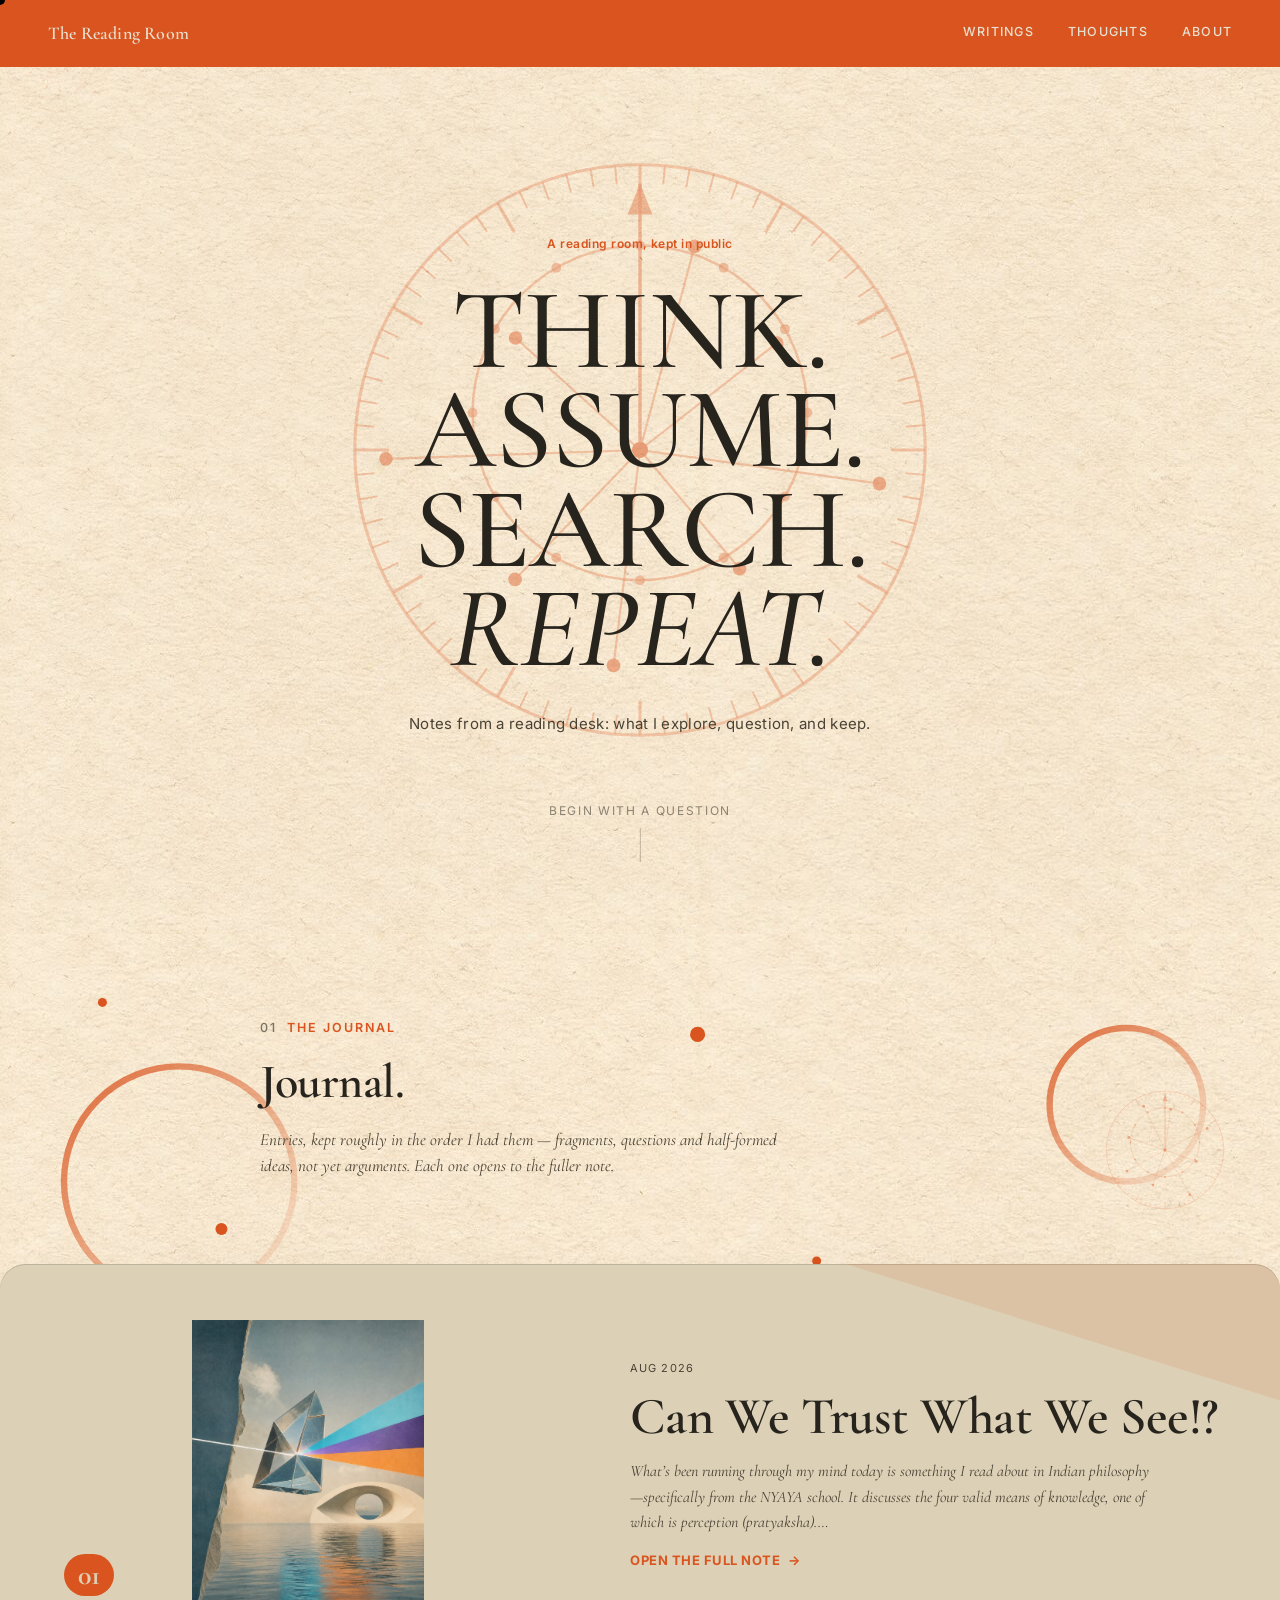
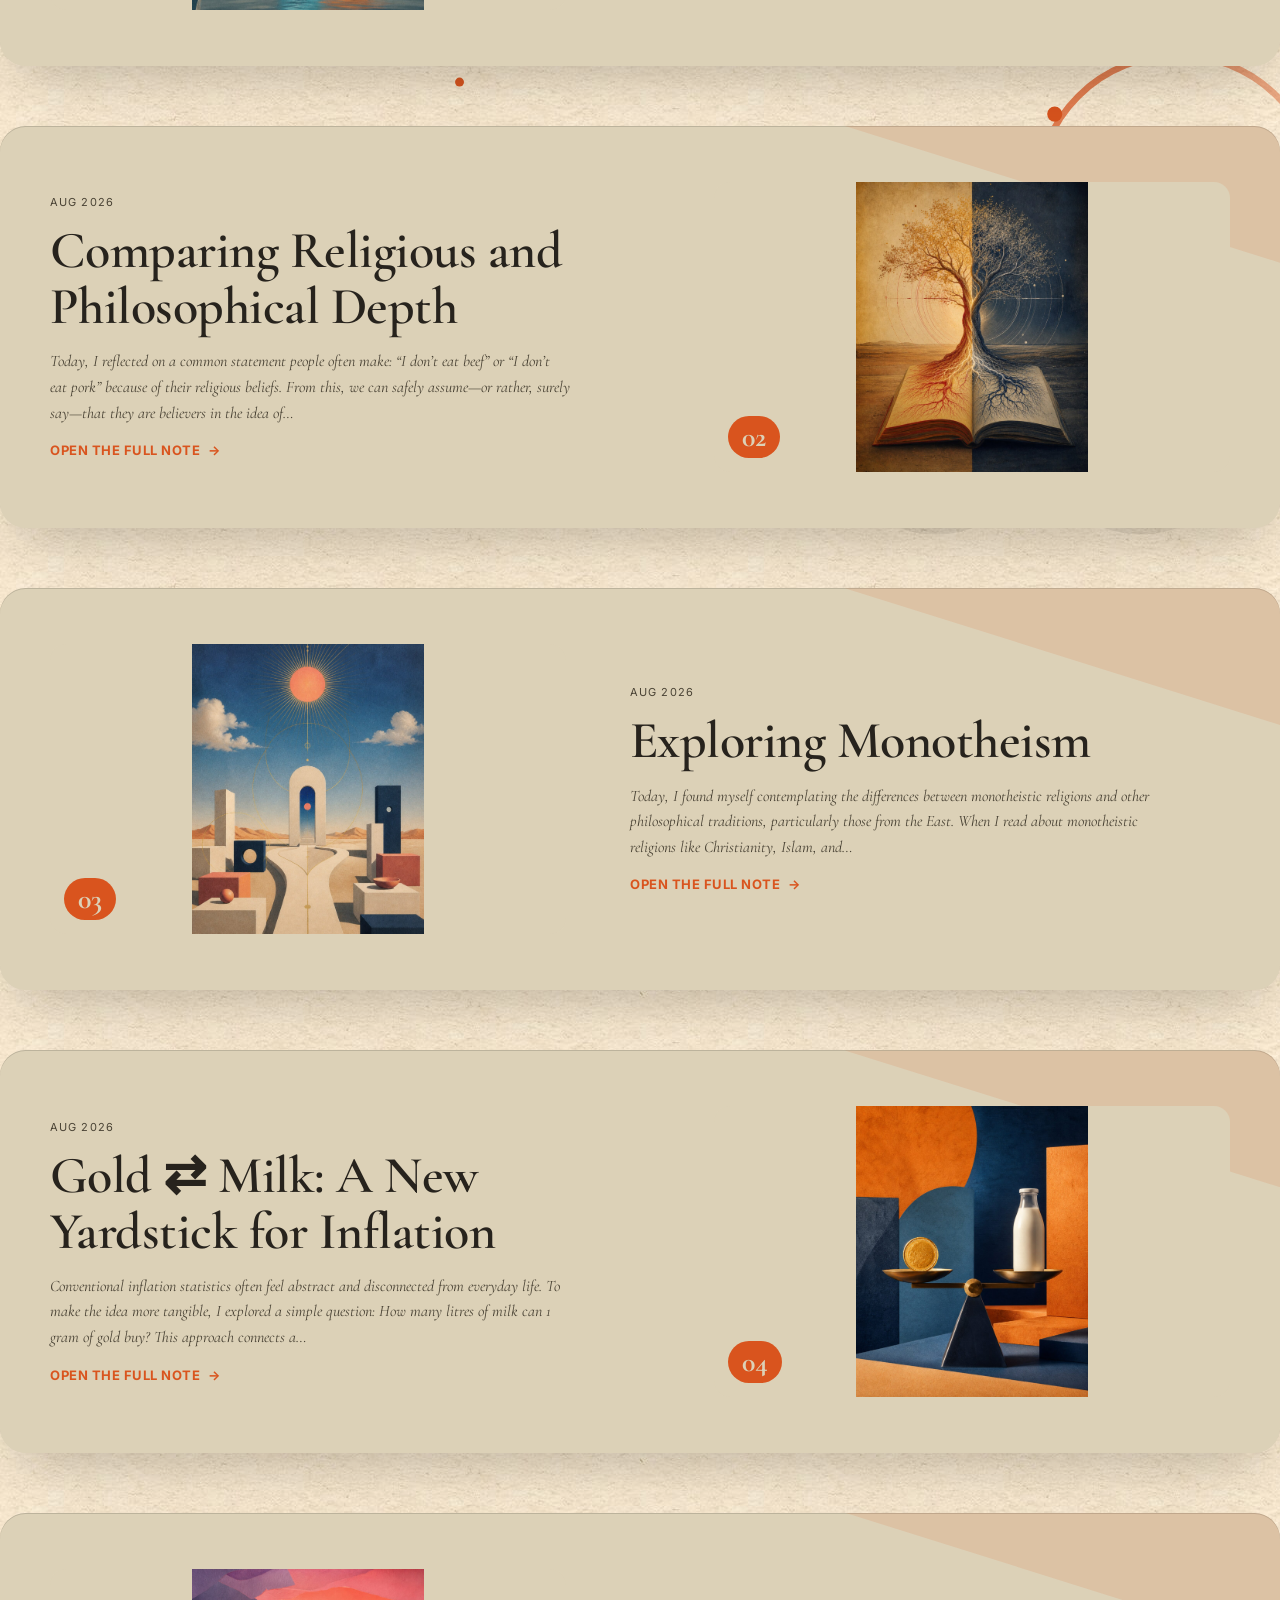
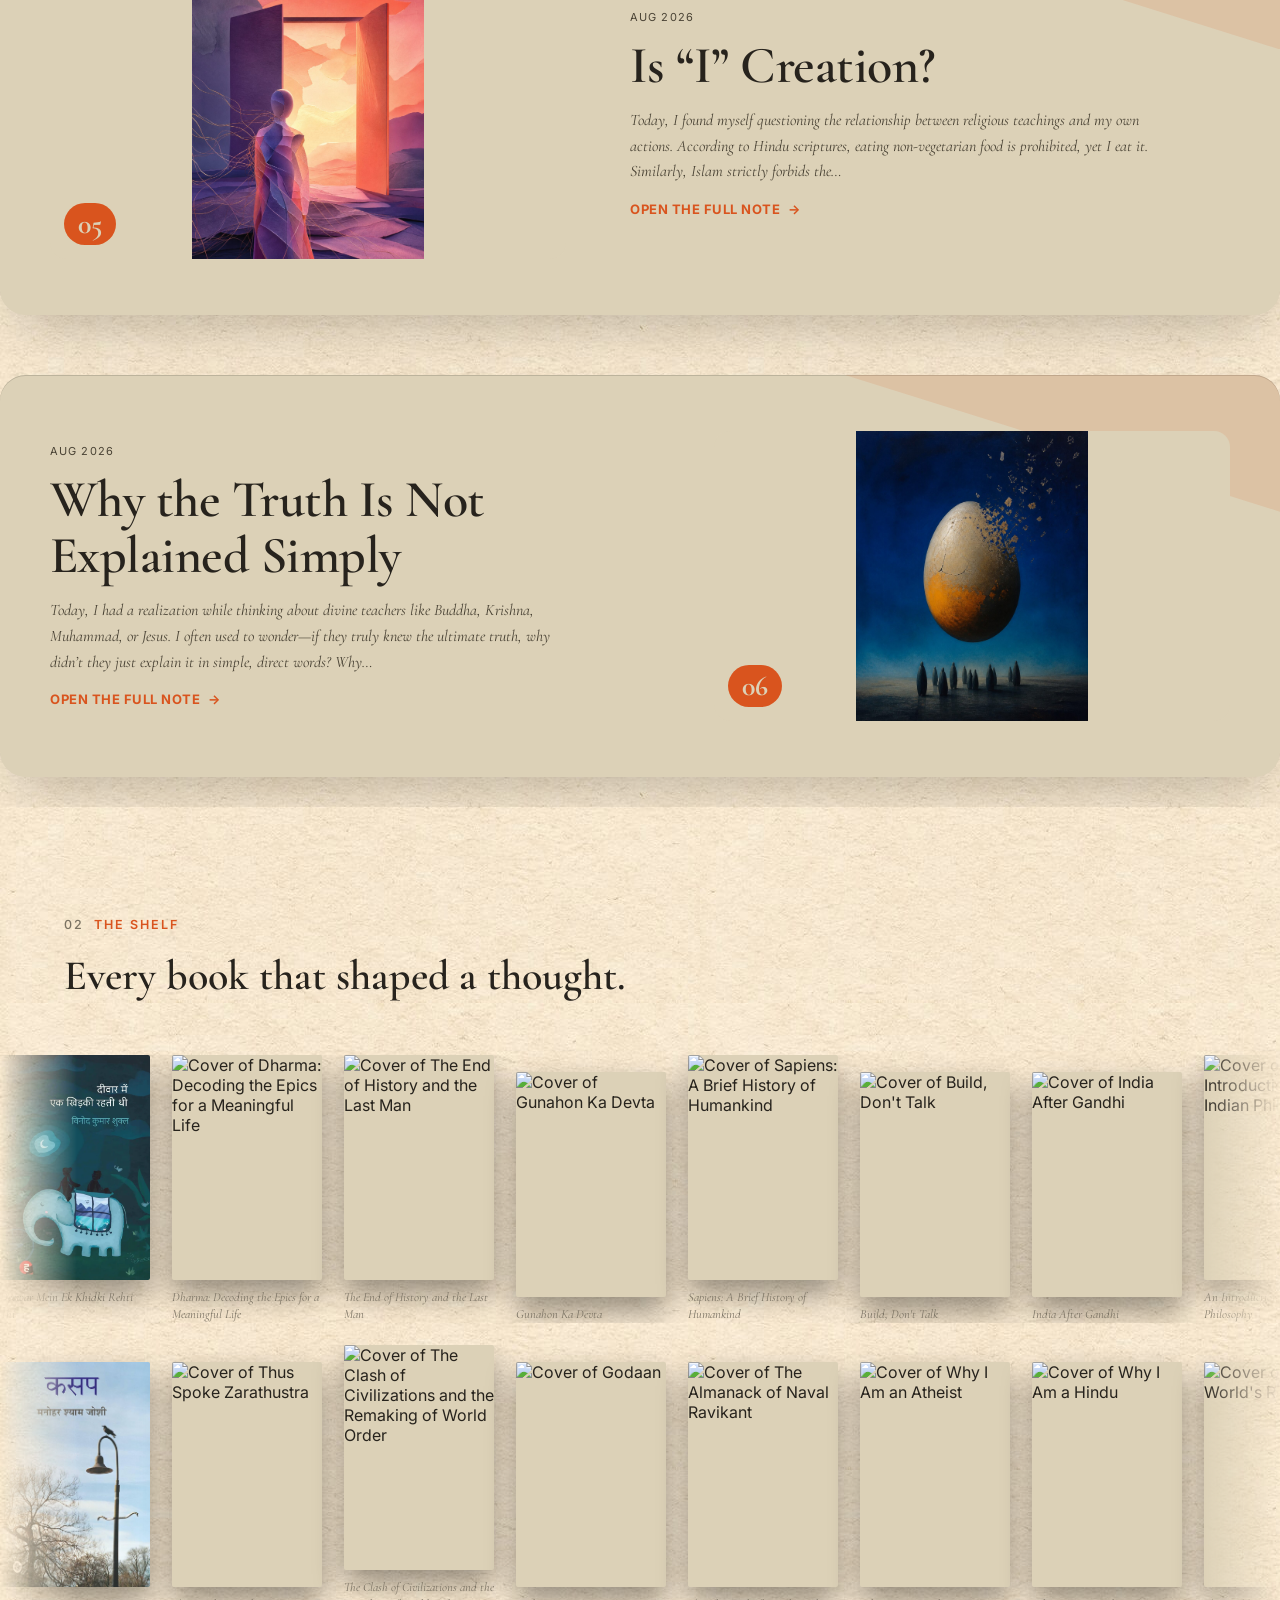
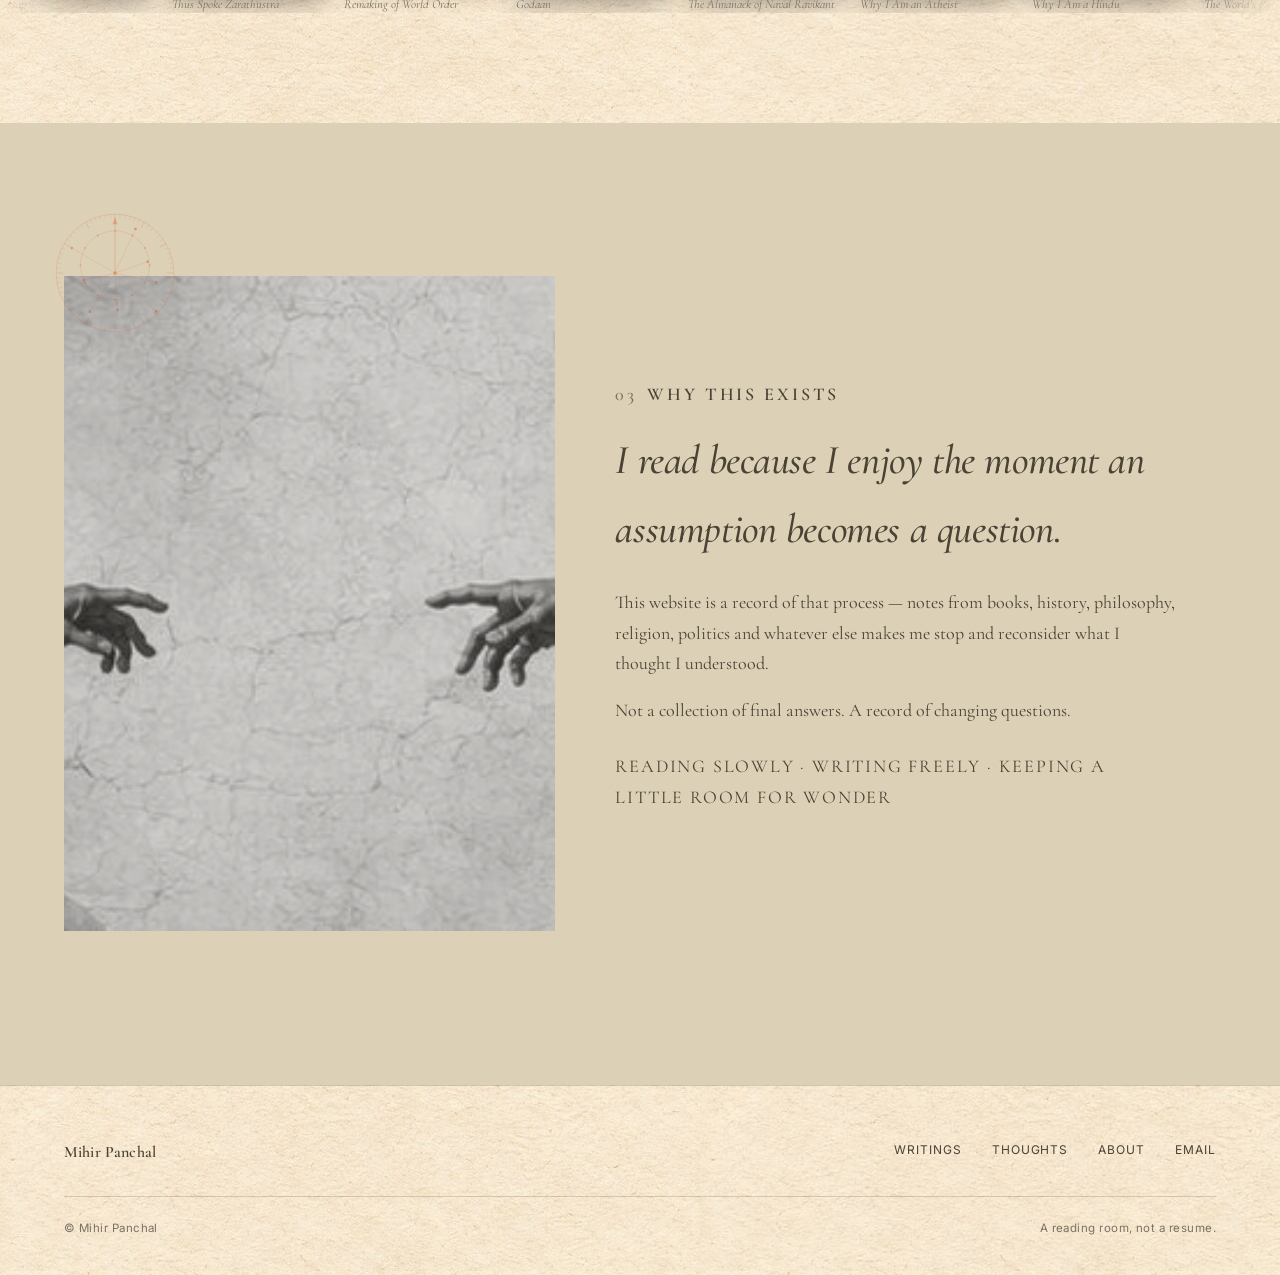
==== commit 4625a178: "ok" ====
--- a/index.html
+++ b/index.html
@@ -28,6 +28,9 @@
 <body>
 <div class="grain"></div>
 <svg class="orn-fly" viewBox="0 0 200 200" aria-hidden="true" focusable="false" data-orn></svg>
+<svg class="orn-fly fly-b orn-b" viewBox="0 0 200 200" aria-hidden="true" focusable="false" data-orn></svg>
+<svg class="orn-fly fly-c orn-c" viewBox="0 0 200 200" aria-hidden="true" focusable="false" data-orn></svg>
+<svg class="orn-fly fly-d" viewBox="0 0 200 200" aria-hidden="true" focusable="false" data-orn></svg>
 
 <nav class="nav">
   <a href="/index.html" class="nav-name">The Reading Room</a>
@@ -53,11 +56,7 @@
 <main>
 
   <section class="hero" id="home">
-    <div class="hero-bg" aria-hidden="true">
-      <img src="/renaissance-assets/img/desk/desk-scene.jpg" alt="" loading="eager" decoding="async" />
-    </div>
-    <div class="hero-scrim"></div>
-    <svg class="orn-float orn-reveal orn-hero orn-a" viewBox="0 0 200 200" aria-hidden="true" focusable="false" data-orn></svg>
+    <svg class="hero-mandala orn-reveal" viewBox="0 0 200 200" aria-hidden="true" focusable="false" data-orn></svg>
     <div class="hero-inner">
       <p class="hero-kicker">A reading room, kept in public</p>
       <h1 class="hero-statement">
--- a/renaissance-assets/renaissance.css
+++ b/renaissance-assets/renaissance.css
@@ -230,22 +230,23 @@
   display:flex; align-items:center; justify-content:center;
   background:transparent; /* the page's own paper texture (set on body) shows through */
 }
-/* The hero's background is now the desk sketch itself — the same pencil
-   drawing of the writing desk that used to sit in its own section right
-   after the hero. Merging it in here means the very first thing a reader
-   sees is that desk, not an abstract instrument, and the page goes
-   straight from hero into the Journal with nothing between them. The
-   astrolabe mandala that used to fill this space is gone entirely — a
-   real drawing doesn't need an ornament standing in for one. */
-.hero-bg{ position:absolute; inset:0; z-index:0; }
-.hero-bg img{ width:100%; height:100%; object-fit:cover; display:block; }
-.hero-scrim{
-  position:absolute; inset:0; z-index:1;
-  /* A soft paper-toned haze, strongest where the title sits (roughly
-     centre) and fading out toward the edges, so the desk drawing stays
-     legible at the margins while the reading is never fighting the
-     linework behind it. */
-  background:radial-gradient(ellipse 60% 52% at 50% 46%, rgba(232,224,208,0.92) 0%, rgba(232,224,208,0.8) 38%, rgba(232,224,208,0.4) 62%, rgba(232,224,208,0.12) 82%, rgba(232,224,208,0.32) 100%);
+/* No background image any more — plain paper, same as every other
+   section (the body's own paper texture shows straight through .hero's
+   transparent background). In its place, one big compass/astrolabe
+   mandala (see buildAstrolabe in main.js — svg[data-orn] is all it takes)
+   sits centred behind the title, turning as the reader scrolls (see the
+   scroll listener in main.js) instead of sitting still — a deliberate,
+   explicit exception to "no scroll-tied motion" scoped to just this one
+   element, and gated behind prefers-reduced-motion like any other
+   interactive effect (the inner star-disc keeps its own slow autonomous
+   spin regardless — same ambient exemption as every other astrolabe on
+   the site). Low opacity throughout via .orn-reveal, so it reads as a
+   faint watermark behind the headline, never competing with it. */
+.hero-mandala{
+  position:absolute; top:50%; left:50%; z-index:1;
+  width:min(78vw,620px); height:auto;
+  transform:translate(-50%,-50%);
+  pointer-events:none;
 }
 .hero-inner{
   position:relative; z-index:3; text-align:center; color:var(--ink); padding:96px 20px 24px;
@@ -332,12 +333,15 @@
   clip-path:polygon(100% 0, 100% 100%, 0 0); pointer-events:none;
 }
 .journal-media{
-  position:relative; width:100%; aspect-ratio:16/10; overflow:hidden; background:var(--paper-deep); border-radius:clamp(10px,1.4vw,16px);
+  position:relative; width:100%; aspect-ratio:16/9; overflow:hidden; background:var(--paper-deep); border-radius:clamp(10px,1.4vw,16px);
 }
 /* ============ Journal cover media ============
    A single static pencil sketch, always — no video, no motion of any
-   kind on the image itself. */
-.jimg{ position:absolute; inset:0; width:100%; height:100%; object-fit:cover; display:block; }
+   kind on the image itself. object-fit:contain (not cover) so the whole
+   sketch is always visible, letterboxed into the paper-toned box rather
+   than cropped — matters most on a phone, where cover would otherwise
+   cut off the top/bottom of a tall drawing. */
+.jimg{ position:absolute; inset:0; width:100%; height:100%; object-fit:contain; display:block; }
 .journal-num{
   position:absolute; left:14px; bottom:14px; z-index:1;
   font-family:var(--serif); font-weight:700; font-size:clamp(20px,2.4vw,28px); line-height:1;
@@ -350,12 +354,6 @@
   font-family:var(--sans); font-size:11px; letter-spacing:0.1em; text-transform:uppercase;
   color:var(--jc-soft,var(--muted)); display:block;
 }
-.jopen-badge{
-  font-family:var(--sans); font-size:10.5px; letter-spacing:0.09em; text-transform:uppercase; font-weight:700;
-  padding:6px 12px; border-radius:999px; white-space:nowrap;
-  background:color-mix(in srgb, var(--jc-ink,var(--ink)) 16%, transparent);
-  color:var(--jc-ink,var(--ink));
-}
 .jtitle{
   font-family:var(--serif); font-weight:600; font-size:clamp(28px,4.2vw,52px); line-height:1.08; letter-spacing:-0.01em;
   color:var(--jc-ink,var(--ink));
@@ -374,7 +372,6 @@
 
 @media (min-width:700px){
   .journal-grid{ grid-template-columns:0.86fr 1fr; align-items:center; gap:clamp(30px,5vw,64px); }
-  .journal-media{ aspect-ratio:4/5; }
   .journal-entry:nth-child(even) .journal-grid{ grid-template-columns:1fr 0.86fr; }
   .journal-entry:nth-child(even) .journal-media{ order:2; }
   .journal-entry:nth-child(even) .journal-copy{ order:1; }
@@ -695,19 +692,35 @@
   .orn-float{ display:none; }
 }
 
-/* ============ page-wide flying ornament ============
-   One more astrolabe (same buildAstrolabe() as the per-section .orn-float
-   ornaments, see main.js — svg[data-orn] is enough, no JS change needed),
-   set loose on the whole viewport instead of pinned inside one section: a
-   single fixed-position instrument that drifts a long, slow loop across
-   the page as the reader scrolls past it, on top of every section. Same
-   "ambient motion is exempt from Reduce Motion" contract as .orn-float —
-   see the restoration rule below. Purely decorative: aria-hidden, no
-   pointer events, low opacity so it never competes with real content. */
+/* ============ page-wide flying ornaments ============
+   Several more astrolabes (same buildAstrolabe() as the per-section
+   .orn-float ornaments, see main.js — svg[data-orn] is enough, no JS
+   change needed), set loose on the whole viewport instead of pinned
+   inside one section: fixed-position instruments that each drift their
+   own long, slow loop across the page, on top of every section. Four
+   distinct paths/sizes/speeds (.orn-fly is the base path; .fly-b/.fly-c/
+   .fly-d are the others) so they read as several independent compasses
+   wandering the background rather than one shape repeated. Same "ambient
+   motion is exempt from Reduce Motion" contract as .orn-float — see the
+   restoration rule below. Purely decorative: aria-hidden, no pointer
+   events, kept deliberately faint (opacity .14–.22) so a background full
+   of them never competes with real content. */
 .orn-fly{
   position:fixed; top:0; left:0; z-index:5; pointer-events:none;
-  width:clamp(64px,8vw,112px); height:auto; opacity:.38;
+  width:clamp(64px,8vw,112px); height:auto; opacity:.22;
   animation:orn-fly-path 110s ease-in-out infinite;
+}
+.orn-fly.fly-b{
+  width:clamp(50px,6.4vw,90px); opacity:.18;
+  animation-name:orn-fly-path-b; animation-duration:135s; animation-delay:-24s;
+}
+.orn-fly.fly-c{
+  width:clamp(70px,9vw,128px); opacity:.16;
+  animation-name:orn-fly-path-c; animation-duration:95s; animation-delay:-58s;
+}
+.orn-fly.fly-d{
+  width:clamp(44px,5.6vw,78px); opacity:.14;
+  animation-name:orn-fly-path-d; animation-duration:150s; animation-delay:-90s;
 }
 @keyframes orn-fly-path{
   0%    { transform:translate(10vw,12vh)  rotate(0deg); }
@@ -717,8 +730,32 @@
   80%   { transform:translate(46vw,38vh)  rotate(-28deg); }
   100%  { transform:translate(10vw,12vh)  rotate(0deg); }
 }
+@keyframes orn-fly-path-b{
+  0%    { transform:translate(84vw,68vh)  rotate(0deg); }
+  25%   { transform:translate(24vw,82vh)  rotate(-26deg); }
+  50%   { transform:translate(6vw,30vh)   rotate(20deg); }
+  75%   { transform:translate(50vw,8vh)   rotate(-14deg); }
+  100%  { transform:translate(84vw,68vh)  rotate(0deg); }
+}
+@keyframes orn-fly-path-c{
+  0%    { transform:translate(36vw,86vh)  rotate(0deg); }
+  30%   { transform:translate(90vw,54vh)  rotate(24deg); }
+  55%   { transform:translate(66vw,10vh)  rotate(-30deg); }
+  80%   { transform:translate(4vw,44vh)   rotate(16deg); }
+  100%  { transform:translate(36vw,86vh)  rotate(0deg); }
+}
+@keyframes orn-fly-path-d{
+  0%    { transform:translate(58vw,4vh)   rotate(0deg); }
+  35%   { transform:translate(8vw,58vh)   rotate(18deg); }
+  60%   { transform:translate(40vw,90vh)  rotate(-22deg); }
+  85%   { transform:translate(92vw,32vh)  rotate(28deg); }
+  100%  { transform:translate(58vw,4vh)   rotate(0deg); }
+}
 @media (max-width:640px){
-  .orn-fly{ width:58px; opacity:.28; }
+  .orn-fly{ width:58px; opacity:.16; }
+  .orn-fly.fly-b{ width:46px; opacity:.13; }
+  .orn-fly.fly-c{ width:64px; opacity:.12; }
+  .orn-fly.fly-d{ width:40px; opacity:.1; }
 }
 
 /* ============ page hero (sub-pages) ============ */
@@ -810,8 +847,11 @@
   .orn-float.orn-c{ animation-duration:9s !important; }
   .orn-reveal{ transition-duration:1.2s !important; }
   .orn-rete{ animation-duration:90s !important; animation-iteration-count:infinite !important; }
-  /* The page-wide flying ornament — same policy, its own long path. */
-  .orn-fly{ animation-duration:100s !important; animation-iteration-count:infinite !important; }
+  /* The page-wide flying ornaments — same policy, each its own long path. */
+  .orn-fly{ animation-duration:110s !important; animation-iteration-count:infinite !important; }
+  .orn-fly.fly-b{ animation-duration:135s !important; animation-iteration-count:infinite !important; }
+  .orn-fly.fly-c{ animation-duration:95s !important; animation-iteration-count:infinite !important; }
+  .orn-fly.fly-d{ animation-duration:150s !important; animation-iteration-count:infinite !important; }
   /* The Journal's ambient rings/prisms/numeral/particles — same policy:
      autonomous decoration, not reactive to input, so it keeps moving. */
   .jm-spin-a{ animation-duration:52s !important; animation-iteration-count:infinite !important; }
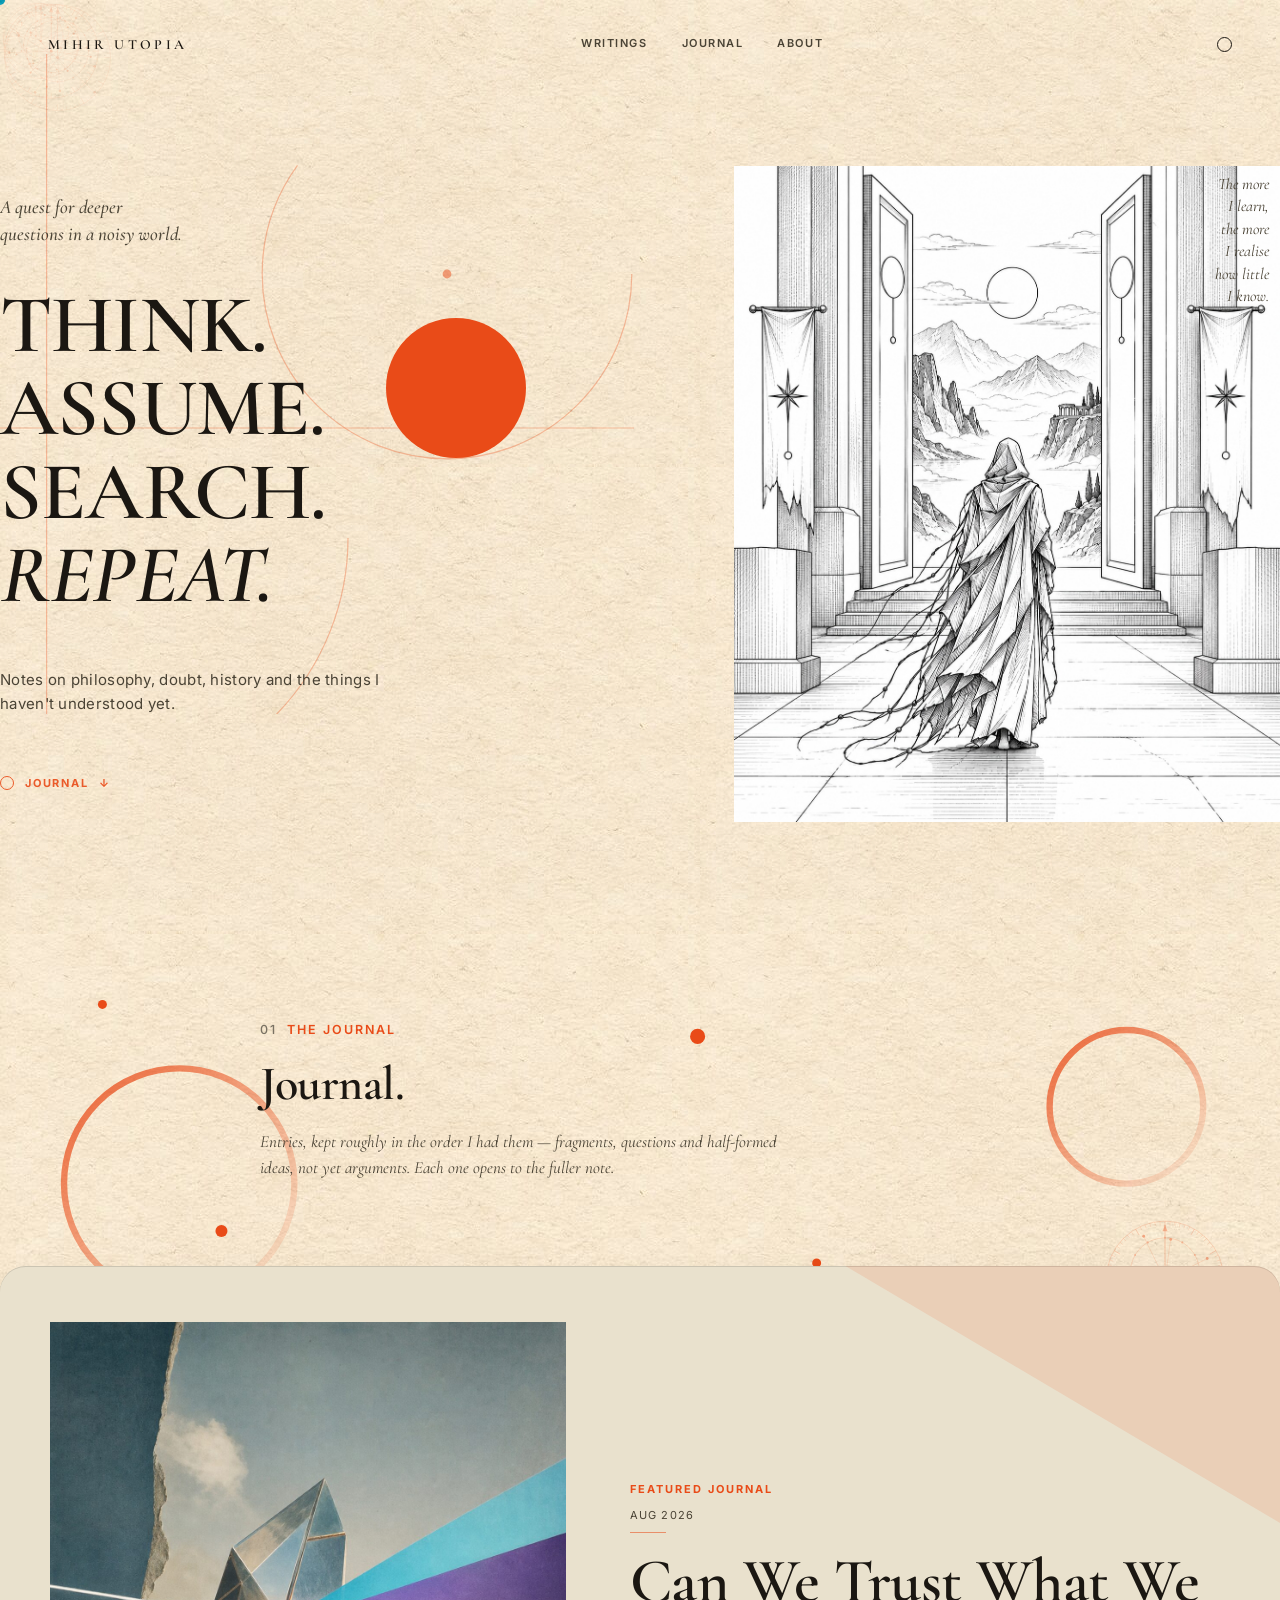
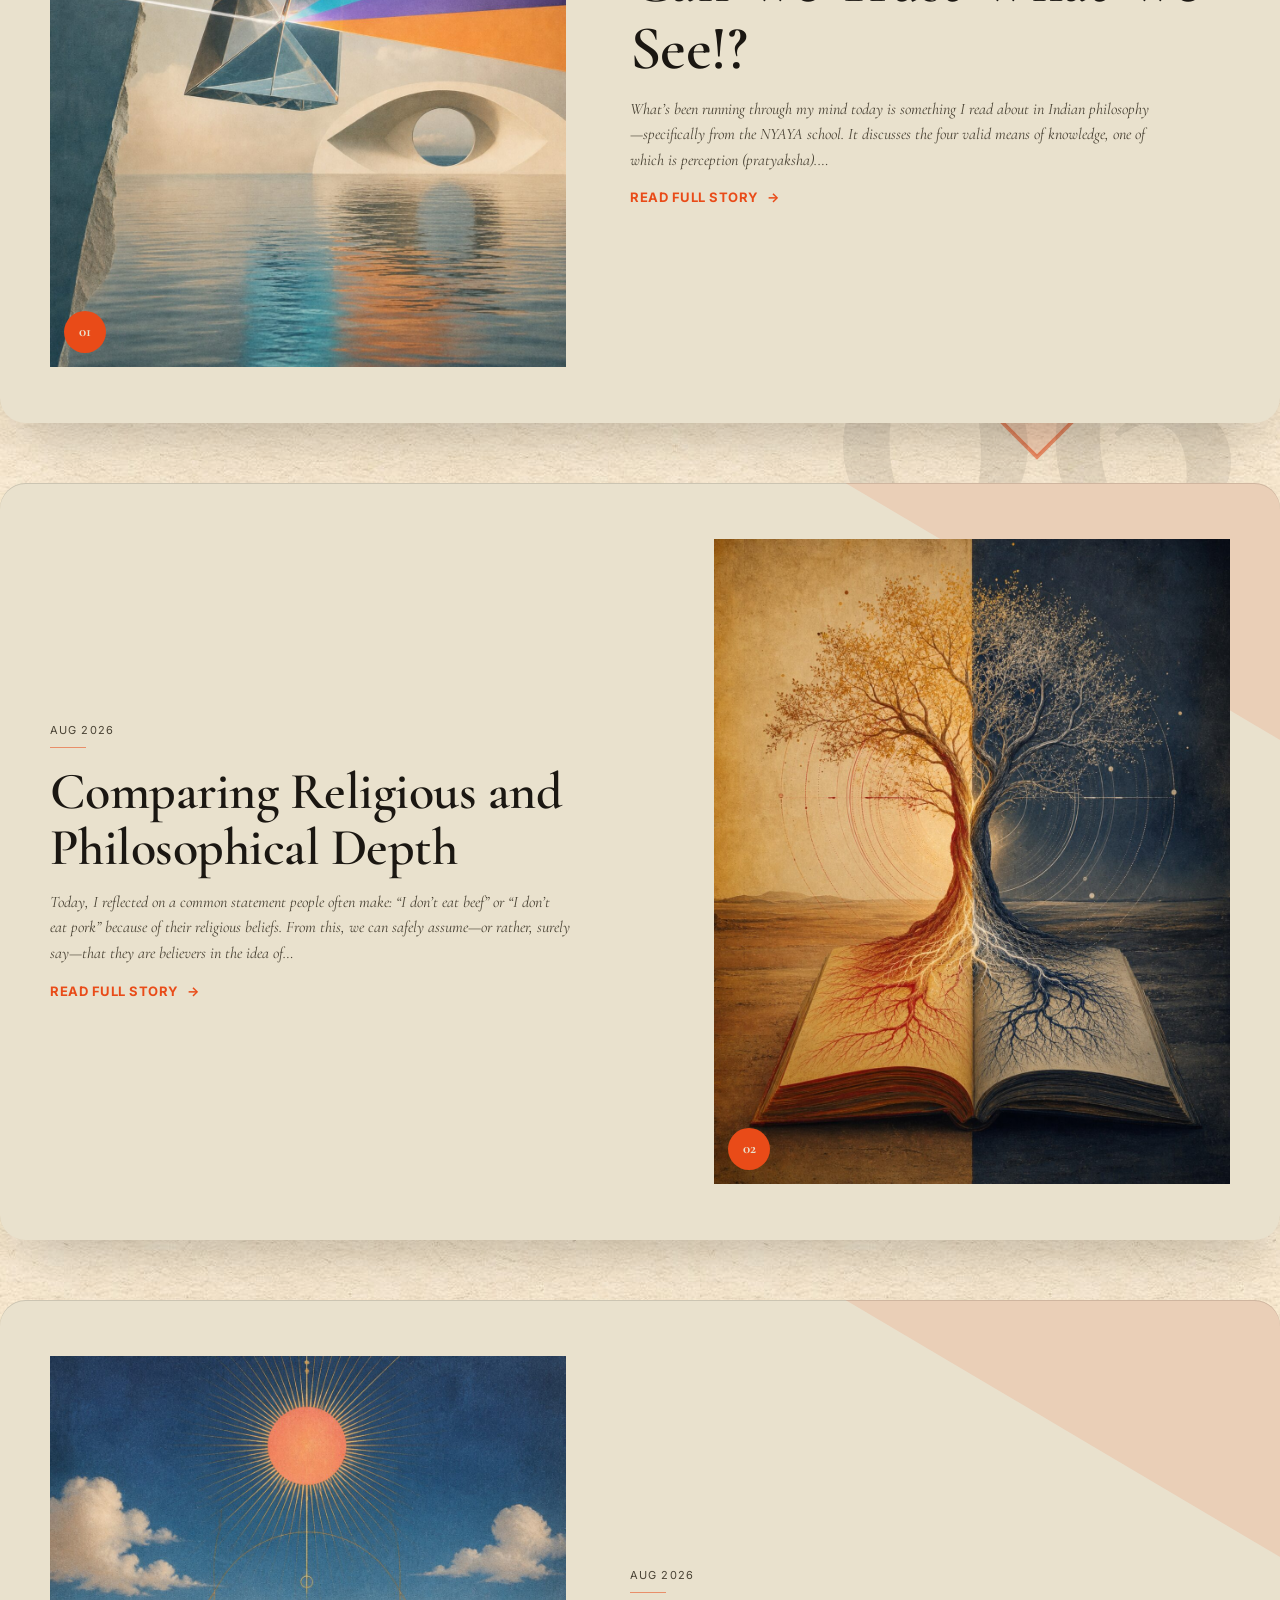
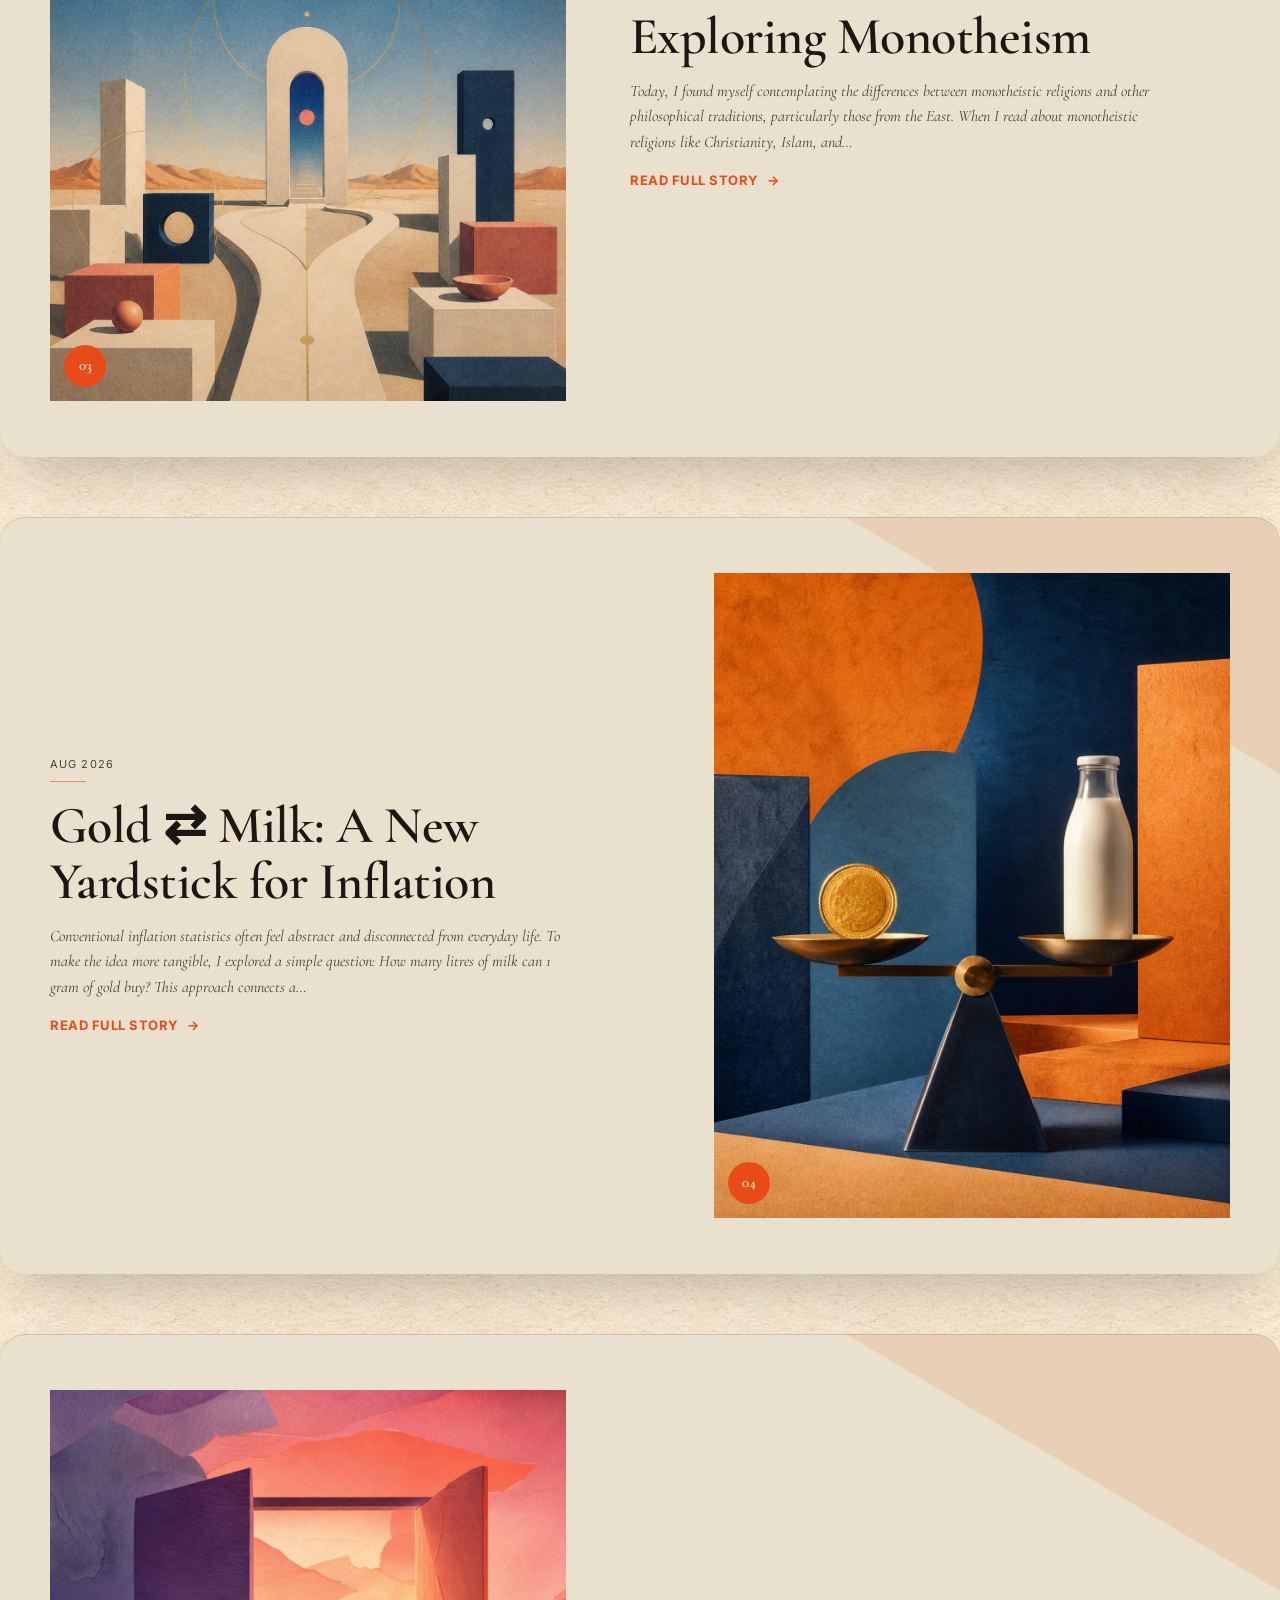
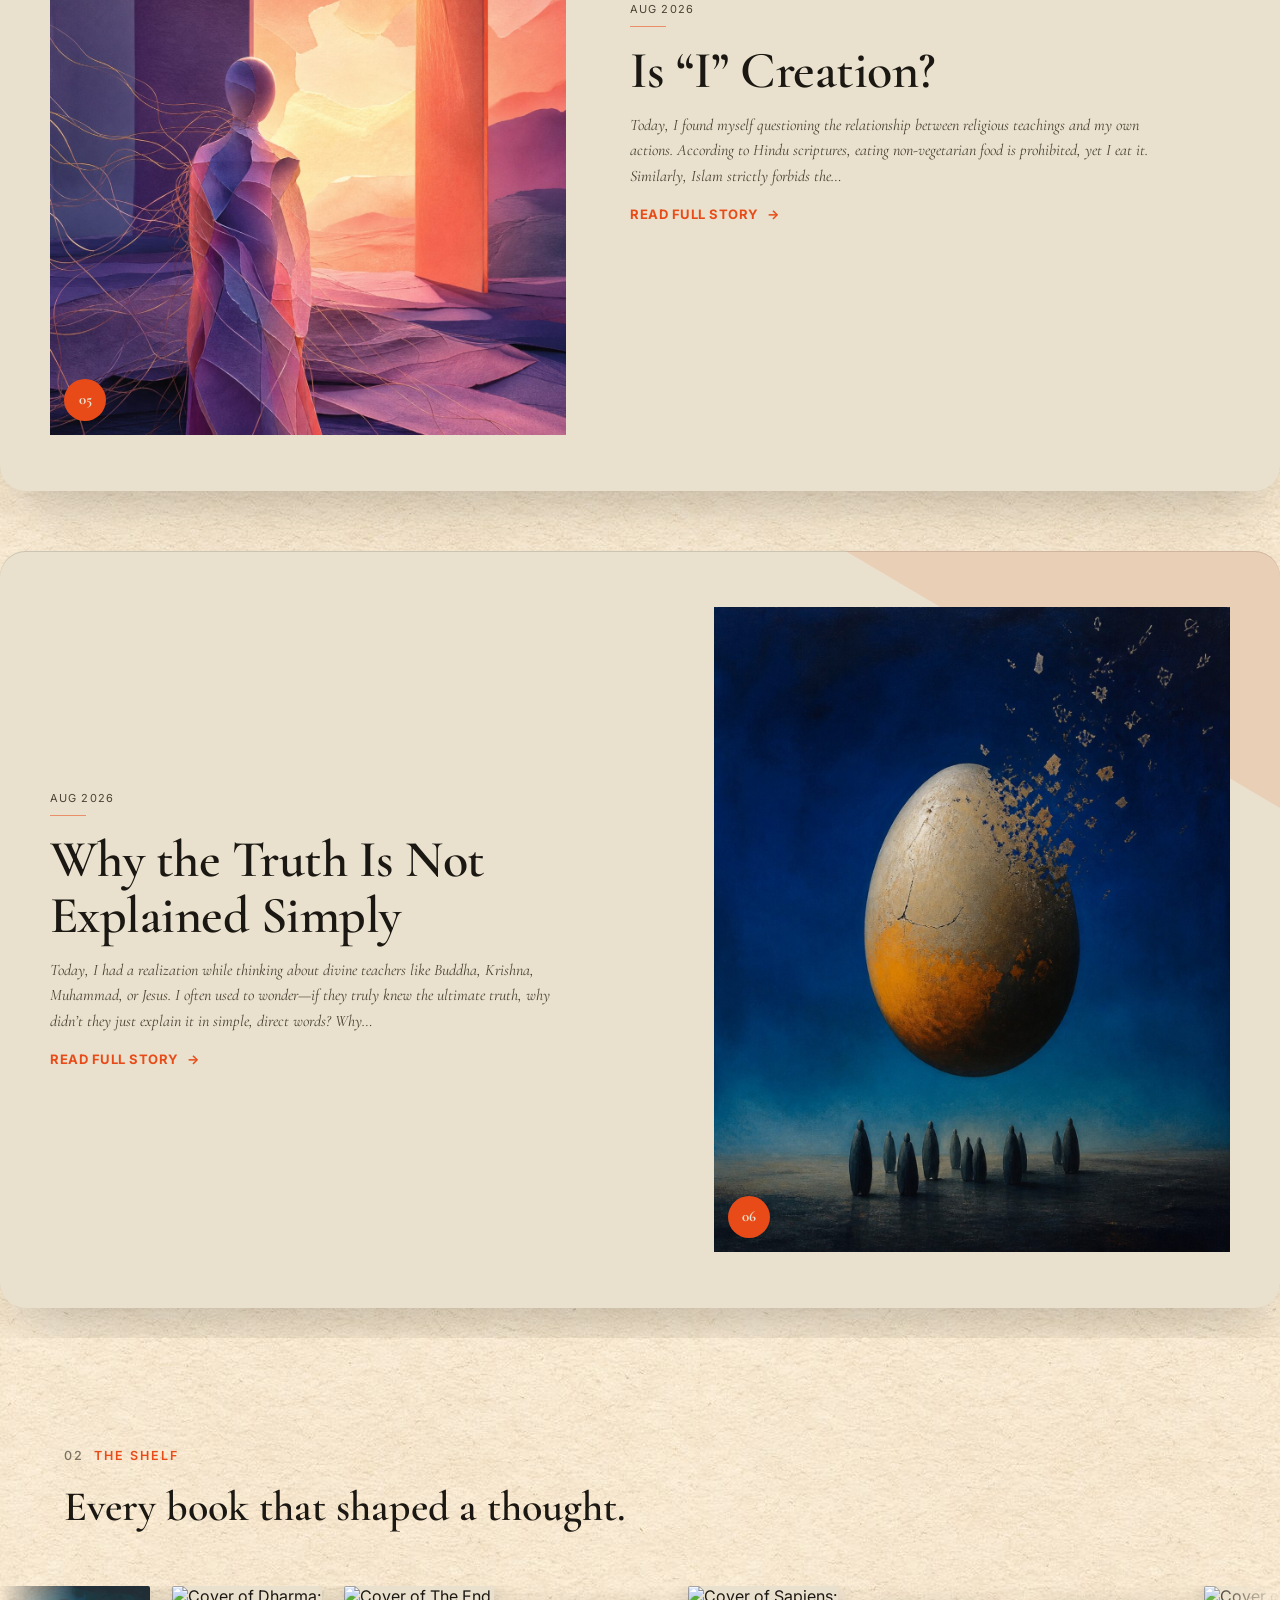
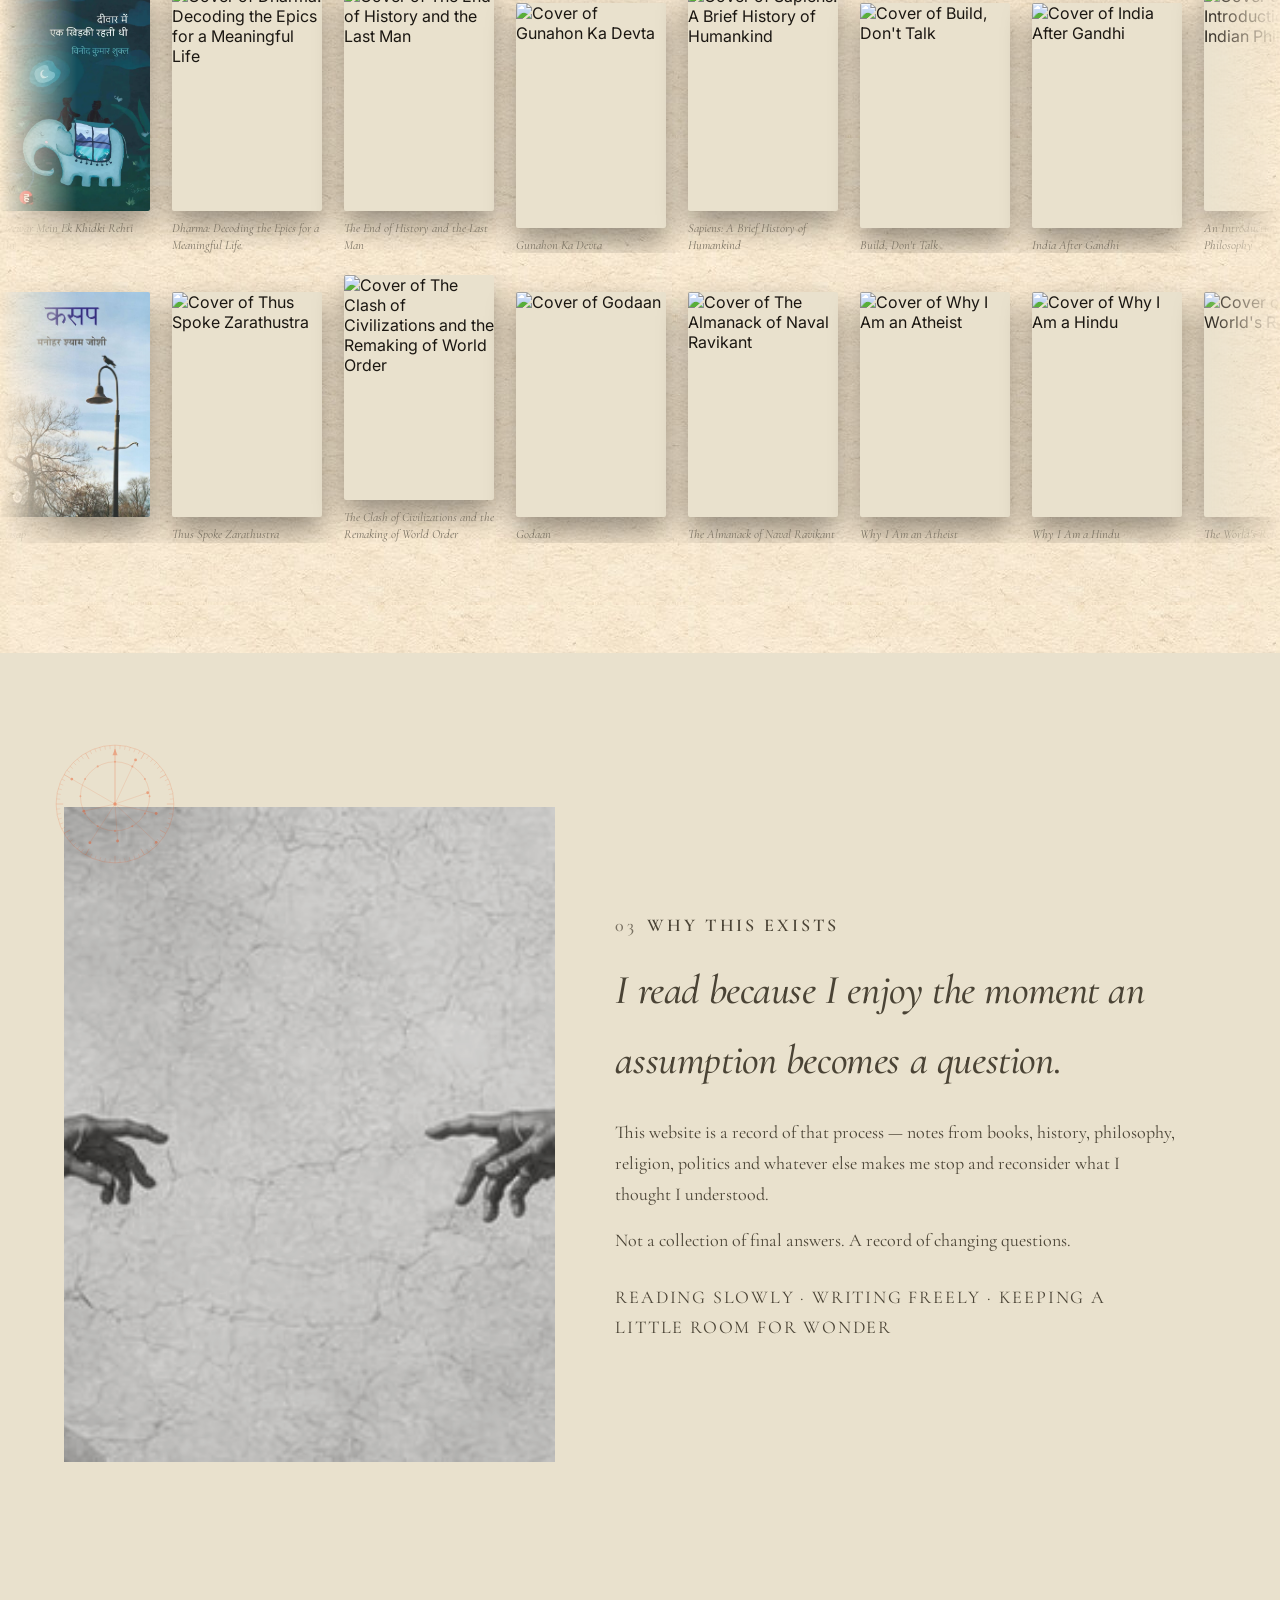
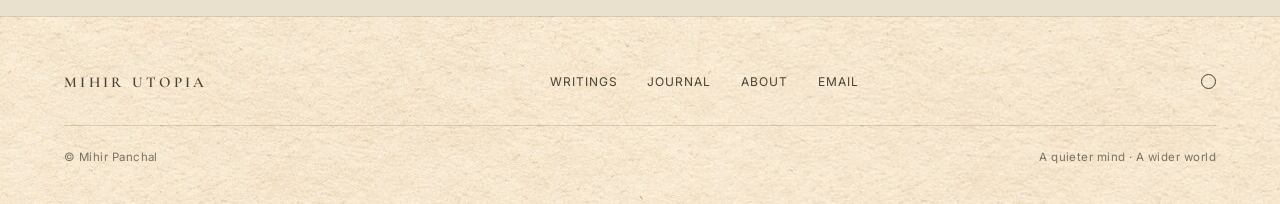
==== commit 3b28a436: "published" ====
--- a/index.html
+++ b/index.html
@@ -33,13 +33,16 @@
 <svg class="orn-fly fly-d" viewBox="0 0 200 200" aria-hidden="true" focusable="false" data-orn></svg>
 
 <nav class="nav">
-  <a href="/index.html" class="nav-name">The Reading Room</a>
+  <a href="/index.html" class="nav-name">Mihir Utopia</a>
   <div class="nav-links">
     <a href="/writings.html">Writings</a>
-    <a href="/thoughts.html">Thoughts</a>
+    <a href="/thoughts.html">Journal</a>
     <a href="/about.html">About</a>
   </div>
-  <button class="nav-menu-btn" aria-label="Open menu"><span class="bars"><span></span><span></span><span></span></span>Menu</button>
+  <div class="nav-right">
+    <button class="nav-menu-btn" aria-label="Open menu"><span class="bars"><span></span><span></span><span></span></span>Menu</button>
+    <span class="nav-orb" aria-hidden="true"></span>
+  </div>
 </nav>
 
 <div class="menu-overlay">
@@ -47,7 +50,7 @@
   <div class="menu-art"><img src="/renaissance-assets/img/garden-bust.jpg" alt="Marble bust from the garden painting, used as a decorative detail."/></div>
   <div class="menu-links">
     <a href="/writings.html"><span class="mn">01</span>Writings</a>
-    <a href="/thoughts.html"><span class="mn">02</span>Thoughts</a>
+    <a href="/thoughts.html"><span class="mn">02</span>Journal</a>
     <a href="/about.html"><span class="mn">03</span>About</a>
   </div>
   <div class="menu-foot">Notes from a reading desk — Mihir Panchal</div>
@@ -56,18 +59,33 @@
 <main>
 
   <section class="hero" id="home">
-    <svg class="hero-mandala orn-reveal" viewBox="0 0 200 200" aria-hidden="true" focusable="false" data-orn></svg>
-    <div class="hero-inner">
-      <p class="hero-kicker">A reading room, kept in public</p>
-      <h1 class="hero-statement">
-        <span class="hw">THINK.</span>
-        <span class="hw">ASSUME.</span>
-        <span class="hw">SEARCH.</span>
-        <span class="hw">REPEAT.</span>
-      </h1>
-      <p class="hero-sub">Notes from a reading desk: what I explore, question, and keep.</p>
+    <svg class="hero-construct" viewBox="0 0 600 600" aria-hidden="true" focusable="false">
+      <circle cx="430" cy="200" r="168" pathLength="100" stroke-dasharray="60 40"/>
+      <circle cx="110" cy="440" r="230" pathLength="100" stroke-dasharray="44 56"/>
+      <line x1="66" y1="0" x2="66" y2="600"/>
+      <line x1="0" y1="340" x2="600" y2="340"/>
+      <circle class="hc-dot" cx="430" cy="200" r="4"/>
+    </svg>
+    <div class="wrap hero-grid">
+      <div class="hero-left">
+        <p class="hero-kicker">A quest for deeper<br>questions in a noisy world.</p>
+        <h1 class="hero-statement">
+          <span class="hw">THINK.</span>
+          <span class="hw">ASSUME.</span>
+          <span class="hw">SEARCH.</span>
+          <span class="hw">REPEAT.</span>
+          <span class="hero-circle" aria-hidden="true"></span>
+        </h1>
+        <p class="hero-sub">Notes on philosophy, doubt, history and the things I haven't understood yet.</p>
+        <a href="#thoughts" class="hero-cue" id="heroCue"><span class="hero-cue-dot" aria-hidden="true"></span>Journal<span class="hero-cue-arrow" aria-hidden="true">↓</span></a>
+      </div>
+      <div class="hero-right">
+        <p class="hero-quote">The more<br>I learn,<br>the more<br>I realise<br>how little<br>I know.</p>
+        <div class="hero-portal">
+          <img src="/renaissance-assets/img/portal-illustration.jpg" alt="Ink-line illustration of a hooded figure seen from behind, walking toward a vast open doorway onto a mountain landscape." loading="eager"/>
+        </div>
+      </div>
     </div>
-    <div class="hero-cue" id="heroCue"><span>Begin with a question</span><span class="stick"></span></div>
   </section>
 
   <section class="journal-sec" id="thoughts">
@@ -112,17 +130,18 @@
 <footer class="site">
   <div class="wrap">
     <div class="foot-grid">
-      <div class="nav-name" style="font-size:16px;">Mihir Panchal</div>
+      <div class="nav-name" style="font-size:15px; letter-spacing:0.22em; text-transform:uppercase;">Mihir Utopia</div>
       <div class="foot-links">
         <a href="/writings.html">Writings</a>
-        <a href="/thoughts.html">Thoughts</a>
+        <a href="/thoughts.html">Journal</a>
         <a href="/about.html">About</a>
         <a href="mailto:panchalmihir2911@gmail.com">Email</a>
       </div>
+      <span class="foot-orb" aria-hidden="true"></span>
     </div>
     <div class="foot-bottom">
       <span>© Mihir Panchal</span>
-      <span>A reading room, not a resume.</span>
+      <span>A quieter mind · A wider world</span>
     </div>
   </div>
 </footer>
--- a/renaissance-assets/renaissance.css
+++ b/renaissance-assets/renaissance.css
@@ -6,23 +6,24 @@
    ============================================================ */
 
 :root{
-  --paper:#E8E0D0;
-  --paper-deep:#DCD1B7;
-  --paper-line: rgba(23,21,16,0.16);
+  --paper:#F4EFE2;
+  --paper-deep:#E9E1CD;
+  --paper-line: rgba(23,21,16,0.14);
   --dark:#171510;
   --dark-2:#221E17;
   --dark-line: rgba(232,224,208,0.16);
-  --ink:#27231D;
+  --ink:#1B1712;
   --ink-soft:#4A4335;
   --muted:#7A7263;
-  /* The one colour on the whole site: warm sun-orange. Two colours total —
-     paper (+ink/pencil, which reads as neutral, not "a colour") and this
+  /* The one colour on the whole site: a flat burnt-orange/vermilion — no
+     gradient, no texture, no glow anywhere it's used. Two colours total —
+     parchment (+ink, which reads as neutral, not "a colour") and this
      orange — so every token that used to carry its own hue (burgundy,
      olive, gold-leaf, candle) is aliased straight to --sun below instead
      of keeping a separate value. That converts every existing accent-color
      usage site to orange without hunting each one down individually. */
-  --sun:#D9541E;
-  --sun-soft:rgba(217,84,30,0.14);
+  --sun:#E94B18;
+  --sun-soft:rgba(233,75,24,0.14);
   --burgundy:var(--sun);
   --burgundy-soft:var(--sun);
   --olive:var(--sun);
@@ -120,31 +121,37 @@
 .statement.tight{ max-width:920px; }
 
 /* ============ NAV ============
-   Solid orange, always — not just past a scroll threshold. Two colours
-   only on this site, and the nav is where that reads loudest: paper
-   underneath, orange bar pinned on top of it. */
+   Printed directly onto the parchment — no bar, no fill, no shadow, no
+   scroll-triggered background swap. The nav sits on the same paper as
+   everything beneath it; only the thin type and the outlined orb read as
+   "header" at all. */
 .nav{
   position:fixed; top:0; left:0; right:0; z-index:60;
   display:flex; align-items:center; justify-content:space-between;
-  padding:22px clamp(20px,5vw,48px);
-  background:var(--sun);
-  color:var(--paper);
-  transition:padding .4s var(--ease), box-shadow .4s var(--ease);
-  border-bottom:1px solid transparent;
-}
+  padding:clamp(24px,3.4vw,36px) clamp(20px,5vw,48px);
+  background:transparent;
+  color:var(--ink);
+  transition:padding .4s var(--ease);
+}
+/* Still no fill, no rectangle, no shadow — just enough blur once content
+   has scrolled beneath the fixed header for the thin type to stay
+   legible over whatever's passing underneath it. */
 .nav.scrolled{
-  padding-top:14px; padding-bottom:14px;
-  box-shadow:0 2px 18px rgba(23,21,16,0.18);
-}
-.nav-name{ font-family:var(--serif); font-weight:600; font-size:18px; letter-spacing:0.01em; }
-.nav-links{ display:flex; align-items:center; gap:34px; font-size:12.5px; letter-spacing:0.1em; text-transform:uppercase; font-weight:500; }
+  padding-top:16px; padding-bottom:16px;
+  backdrop-filter:blur(10px); -webkit-backdrop-filter:blur(10px);
+}
+.nav-name{ font-family:var(--serif); font-weight:600; font-size:14px; letter-spacing:0.24em; text-transform:uppercase; }
+.nav-links{ display:flex; align-items:center; gap:34px; font-size:11px; letter-spacing:0.14em; text-transform:uppercase; font-weight:600; color:var(--ink-soft); }
 .nav-links a{ position:relative; padding-bottom:3px; }
 .nav-links a::after{
-  content:''; position:absolute; left:0; right:100%; bottom:0; height:1px; background:currentColor;
+  content:''; position:absolute; left:0; right:100%; bottom:0; height:1px; background:var(--sun);
   transition:right .35s var(--ease);
 }
+.nav-links a:hover, .nav-links a.active{ color:var(--ink); }
 .nav-links a:hover::after, .nav-links a.active::after{ right:0; }
-.nav-menu-btn{ font-size:12.5px; letter-spacing:0.1em; text-transform:uppercase; font-weight:600; display:flex; align-items:center; gap:10px; }
+.nav-right{ display:flex; align-items:center; gap:24px; }
+.nav-orb{ width:15px; height:15px; border-radius:50%; border:1px solid var(--ink); display:inline-block; }
+.nav-menu-btn{ font-size:11px; letter-spacing:0.1em; text-transform:uppercase; font-weight:600; display:flex; align-items:center; gap:10px; }
 .nav-menu-btn .bars{ display:inline-flex; flex-direction:column; gap:4px; }
 .nav-menu-btn .bars span{ width:20px; height:1px; background:currentColor; display:block; transition:transform .3s var(--ease), opacity .3s var(--ease); }
 body.menu-open .nav-menu-btn .bars span:nth-child(1){ transform:translateY(5px) rotate(45deg); }
@@ -153,6 +160,7 @@
 
 @media (max-width:760px){
   .nav-links{ display:none; }
+  .nav-orb{ display:none; }
 }
 @media (min-width:761px){
   .nav-menu-btn{ display:none; }
@@ -214,74 +222,110 @@
 body.touch .cursor-dot{ display:none; }
 @media (hover:none), (pointer:coarse){ .cursor-dot{ display:none; } }
 
-/* ============ HERO ============ */
+/* ============ HERO ============
+   Asymmetric editorial composition: type dominates the left column, the
+   ink-line portal illustration owns the right. One flat solid-orange
+   circle behind the headline is the strongest colour accent anywhere in
+   the hero — everything else (the construction lines, the astrolabes
+   elsewhere on the site) stays thin, faint and secondary to it. */
 .hero{
   position:relative; overflow:hidden;
-  /* Three stacked fallbacks, weakest first: plain vh for very old browsers,
-     svh (the viewport with mobile browser chrome — address bar, tab strip —
-     counted as visible) so the hero never renders taller than what's
-     actually on screen, then dvh (the *dynamic* viewport, which follows the
-     chrome showing/hiding as the user scrolls) as the most accurate modern
-     unit where it's supported. Each later line simply overrides the one
-     before it in browsers that understand it. */
   min-height:100vh;
   min-height:100svh;
   min-height:100dvh;
-  display:flex; align-items:center; justify-content:center;
+  display:flex; align-items:center;
   background:transparent; /* the page's own paper texture (set on body) shows through */
 }
-/* No background image any more — plain paper, same as every other
-   section (the body's own paper texture shows straight through .hero's
-   transparent background). In its place, one big compass/astrolabe
-   mandala (see buildAstrolabe in main.js — svg[data-orn] is all it takes)
-   sits centred behind the title, turning as the reader scrolls (see the
-   scroll listener in main.js) instead of sitting still — a deliberate,
-   explicit exception to "no scroll-tied motion" scoped to just this one
-   element, and gated behind prefers-reduced-motion like any other
-   interactive effect (the inner star-disc keeps its own slow autonomous
-   spin regardless — same ambient exemption as every other astrolabe on
-   the site). Low opacity throughout via .orn-reveal, so it reads as a
-   faint watermark behind the headline, never competing with it. */
-.hero-mandala{
-  position:absolute; top:50%; left:50%; z-index:1;
-  width:min(78vw,620px); height:auto;
-  transform:translate(-50%,-50%);
-  pointer-events:none;
-}
-.hero-inner{
-  position:relative; z-index:3; text-align:center; color:var(--ink); padding:96px 20px 24px;
-}
+
+/* thin architectural construction lines — incomplete circles + guide
+   lines, built as a static SVG (see index.html): drawn with `pathLength`
+   + `stroke-dasharray` so each circle reads as an open arc rather than a
+   closed ring, no path-math required. Deliberately faint and behind the
+   type (z-index 0) — a delicate, secondary layer, never the focal point. */
+.hero-construct{
+  position:absolute; left:clamp(-6%,-2vw,0%); top:6%; z-index:0; pointer-events:none;
+  width:min(60vw,660px); aspect-ratio:1/1; height:auto;
+}
+.hero-construct circle, .hero-construct line{
+  stroke:var(--sun); stroke-width:1.1; fill:none; opacity:0.32;
+}
+.hero-construct .hc-dot{ stroke:none; fill:var(--sun); opacity:0.5; }
+
+.hero-grid{
+  position:relative; z-index:3; width:100%;
+  display:grid; grid-template-columns:1.05fr 0.85fr; gap:clamp(24px,4.6vw,70px); align-items:center;
+  padding:clamp(118px,13vw,168px) 0 clamp(50px,7vw,80px);
+}
+.hero-left{ position:relative; z-index:2; }
+
 .hero-kicker{
-  font-family:var(--sans); font-size:12px; letter-spacing:0.04em; font-weight:600; color:var(--burgundy);
-  margin-bottom:30px;
+  font-family:var(--serif); font-style:italic; font-weight:500;
+  font-size:clamp(15px,1.5vw,19px); line-height:1.4; color:var(--ink-soft);
+  margin:0 0 clamp(22px,3.4vw,36px);
   opacity:0; animation:hero-rise .9s var(--ease) .15s forwards;
 }
 .hero-statement{
-  font-family:var(--serif); font-weight:500; font-size:clamp(60px,9vw,150px); line-height:0.86; letter-spacing:-0.01em;
-}
-.hero-statement .hw{ display:block; opacity:0; animation:hero-rise .9s var(--ease) forwards; }
+  position:relative;
+  font-family:var(--serif); font-weight:600; font-size:clamp(48px,6.4vw,108px); line-height:1.02; letter-spacing:-0.01em;
+  color:var(--ink);
+  margin-bottom:clamp(10px,1.6vw,20px);
+}
+.hero-statement .hw{ position:relative; z-index:2; display:block; opacity:0; animation:hero-rise .9s var(--ease) forwards; }
 .hero-statement .hw:nth-child(1){ animation-delay:.28s; }
 .hero-statement .hw:nth-child(2){ animation-delay:.38s; opacity:0.9; }
 .hero-statement .hw:nth-child(3){ animation-delay:.48s; }
 .hero-statement .hw:nth-child(4){ animation-delay:.58s; font-style:italic; }
+
+/* THE one solid colour accent in the hero. Flat fill only — explicitly no
+   gradient, texture, glow, shadow or transparency anywhere on this shape.
+   Positioned to sit partially BEHIND the end of the ASSUME/SEARCH lines —
+   the letters (z-index 2) render on top of it (z-index 1). */
+.hero-circle{
+  position:absolute; z-index:1; pointer-events:none;
+  top:clamp(10px,3.6vw,34px); right:22%;
+  width:clamp(90px,11vw,170px); height:clamp(90px,11vw,170px);
+  border-radius:50%;
+  background:var(--sun);
+  opacity:0; animation:hero-rise .9s var(--ease) .5s forwards;
+}
 .hero-sub{
-  margin-top:34px; font-family:var(--sans); font-size:15px; letter-spacing:0.02em; color:var(--ink-soft);
-  max-width:520px; margin-left:auto; margin-right:auto; line-height:1.6;
+  margin-top:clamp(32px,4.4vw,50px); font-family:var(--sans); font-size:15px; letter-spacing:0.02em; color:var(--ink-soft);
+  max-width:420px; line-height:1.6;
   opacity:0; animation:hero-rise .9s var(--ease) .74s forwards;
 }
 @keyframes hero-rise{ from{ opacity:0; transform:translateY(16px); } to{ opacity:1; transform:translateY(0); } }
 
 .hero-cue{
-  position:absolute; left:50%; bottom:38px; transform:translateX(-50%); z-index:3; color:var(--muted);
-  display:flex; flex-direction:column; align-items:center; gap:10px; font-size:var(--fs-2xs); letter-spacing:0.14em;
-  text-transform:uppercase; opacity:0.85; transition:opacity .5s var(--ease);
+  margin-top:clamp(38px,5vw,60px); display:inline-flex; align-items:center; gap:11px;
+  font-family:var(--sans); font-size:11px; letter-spacing:0.16em; text-transform:uppercase; font-weight:700;
+  color:var(--sun); opacity:0.9; transition:opacity .5s var(--ease);
 }
 .hero-cue.hide{ opacity:0; }
-.hero-cue .stick{ width:1px; height:34px; background:currentColor; opacity:0.5; animation:hero-cue-bob 2.2s ease-in-out infinite; }
-@keyframes hero-cue-bob{ 0%,100%{ transform:scaleY(1); transform-origin:top; } 50%{ transform:scaleY(0.7); transform-origin:top; } }
-
-@media (max-width:760px){
-  .hero-statement{ font-size:clamp(46px,15vw,72px); line-height:0.92; }
+.hero-cue-dot{ width:14px; height:14px; border-radius:50%; border:1px solid currentColor; display:inline-block; }
+.hero-cue-arrow{ display:inline-block; animation:hero-cue-bob 2.2s ease-in-out infinite; }
+@keyframes hero-cue-bob{ 0%,100%{ transform:translateY(0); } 50%{ transform:translateY(4px); } }
+
+/* right column — the monochrome portal illustration, integrated directly
+   into the hero (no card, no frame). mix-blend-mode:multiply drops the
+   artwork's white paper out against the page's own parchment tone, so it
+   reads as printed straight onto the same sheet rather than a pasted-in
+   photo. */
+.hero-right{ position:relative; z-index:2; }
+.hero-portal{ width:100%; }
+.hero-portal img{ width:100%; height:auto; display:block; mix-blend-mode:multiply; }
+.hero-quote{
+  position:absolute; top:1%; right:2%; z-index:3; max-width:150px; text-align:right;
+  font-family:var(--serif); font-style:italic; font-size:clamp(13px,1.3vw,16px); line-height:1.4;
+  color:var(--ink-soft);
+}
+
+@media (max-width:900px){
+  .hero-grid{ grid-template-columns:1fr; padding-top:clamp(112px,20vw,150px); gap:8px; }
+  .hero-right{ margin-top:18px; max-width:78vw; }
+  .hero-quote{ display:none; }
+  .hero-statement{ font-size:clamp(44px,13.5vw,72px); line-height:1.03; margin-bottom:8px; }
+  .hero-circle{ width:clamp(74px,21vw,116px); height:clamp(74px,21vw,116px); top:38px; right:9%; }
+  .hero-construct{ width:82vw; top:4%; }
 }
 
 .sr-only{
@@ -333,31 +377,41 @@
   clip-path:polygon(100% 0, 100% 100%, 0 0); pointer-events:none;
 }
 .journal-media{
-  position:relative; width:100%; aspect-ratio:16/9; overflow:hidden; background:var(--paper-deep); border-radius:clamp(10px,1.4vw,16px);
+  position:relative; width:100%; aspect-ratio:4/5;
+  /* No box behind it — no fill, no border-radius, no clipping needed. The
+     cover art is a full-bleed opaque photo at the same 4:5 ratio as this
+     box (see .jimg below), so it fills the space edge to edge on its own;
+     nothing painted behind it, nothing cropped. */
 }
 /* ============ Journal cover media ============
-   A single static pencil sketch, always — no video, no motion of any
-   kind on the image itself. object-fit:contain (not cover) so the whole
-   sketch is always visible, letterboxed into the paper-toned box rather
-   than cropped — matters most on a phone, where cover would otherwise
-   cut off the top/bottom of a tall drawing. */
-.jimg{ position:absolute; inset:0; width:100%; height:100%; object-fit:contain; display:block; }
+   The full-colour cover artwork for this entry — one full-size image,
+   no video, no motion. Sized at the same 4:5 aspect ratio as the source
+   photos themselves, so object-fit:cover fills the box exactly with no
+   visible cropping in practice. */
+.jimg{ position:absolute; inset:0; width:100%; height:100%; object-fit:cover; display:block; }
 .journal-num{
   position:absolute; left:14px; bottom:14px; z-index:1;
-  font-family:var(--serif); font-weight:700; font-size:clamp(20px,2.4vw,28px); line-height:1;
-  padding:7px 14px; border-radius:999px;
+  display:flex; align-items:center; justify-content:center;
+  width:clamp(34px,3.4vw,42px); height:clamp(34px,3.4vw,42px); padding:0; border-radius:50%;
+  font-family:var(--serif); font-weight:700; font-size:clamp(13px,1.3vw,15px); line-height:1;
   background:var(--jc-accent,var(--sun)); color:var(--jc-bg,var(--paper-deep));
 }
 .journal-copy{ position:relative; max-width:640px; }
-.journal-meta{ display:flex; align-items:center; justify-content:space-between; gap:14px; margin-bottom:14px; }
+.journal-featured-label{
+  font-family:var(--sans); font-size:11px; letter-spacing:0.18em; text-transform:uppercase; font-weight:700;
+  color:var(--jc-accent,var(--sun)); margin:0 0 12px;
+}
+.journal-meta{ display:flex; align-items:center; justify-content:space-between; gap:14px; }
 .jd{
   font-family:var(--sans); font-size:11px; letter-spacing:0.1em; text-transform:uppercase;
   color:var(--jc-soft,var(--muted)); display:block;
 }
+.journal-rule{ display:block; width:36px; height:1px; margin:10px 0 16px; background:var(--jc-accent,var(--sun)); opacity:0.55; }
 .jtitle{
   font-family:var(--serif); font-weight:600; font-size:clamp(28px,4.2vw,52px); line-height:1.08; letter-spacing:-0.01em;
   color:var(--jc-ink,var(--ink));
 }
+.journal-entry:first-child .jtitle{ font-size:clamp(32px,5vw,62px); }
 .jprev{
   font-family:var(--serif); font-style:italic; font-size:16px; line-height:1.6;
   color:var(--jc-soft,var(--ink-soft)); margin-top:14px; max-width:520px;
@@ -379,6 +433,34 @@
 @media (max-width:480px){
   .journal-grid{ padding:22px 18px; border-radius:14px; }
   .jtitle{ font-size:clamp(24px,7.4vw,34px); }
+}
+
+/* ---- mobile: compact editorial rows, image beside text (not stacked) ----
+   Below the 700px breakpoint above, override the default single-column
+   stack with a narrow media column + text column side by side, image
+   ~38% width, numbered circle overlapping its lower-right corner. */
+@media (max-width:699px){
+  .journal-grid{
+    grid-template-columns:38% 1fr; align-items:start;
+    gap:14px; padding:18px 16px; border-radius:12px;
+  }
+  .journal-entry:nth-child(even) .journal-media{ order:0; }
+  .journal-entry:nth-child(even) .journal-copy{ order:0; }
+  .journal-media{ aspect-ratio:4/5; }
+  .journal-num{
+    left:auto; right:-8px; bottom:-8px;
+    width:28px; height:28px; font-size:11px;
+    box-shadow:0 2px 8px rgba(23,21,16,0.22);
+  }
+  .journal-featured-label{ font-size:9.5px; margin-bottom:8px; }
+  .jd{ font-size:9.5px; }
+  .journal-rule{ width:24px; margin:6px 0 8px; }
+  .jtitle, .journal-entry:first-child .jtitle{ font-size:clamp(17px,5vw,21px); line-height:1.16; }
+  .jprev{
+    font-size:12.5px; line-height:1.5; margin-top:6px;
+    display:-webkit-box; -webkit-line-clamp:3; -webkit-box-orient:vertical; overflow:hidden;
+  }
+  .jread{ font-size:10px; margin-top:8px; gap:5px; }
 }
 
 /* ============ Journal ambient layer — floating rings, glass prisms and
@@ -621,6 +703,12 @@
   .thought-modal-title{ max-width:none; font-size:clamp(28px,9vw,44px); }
   .thought-modal-head-title{ font-size:clamp(22px,6vw,28px); }
   .thought-modal-expl table{ min-width:420px; }
+  /* The actual reading text — bumped up a full size on phone, where the
+     17px desktop default reads small for a long-form note. */
+  .thought-modal-subhead{ font-size:18px; }
+  .thought-modal-bodylabel{ font-size:12px; }
+  .thought-modal-expl{ font-size:19px; line-height:1.7; }
+  .thought-modal-expl h4{ font-size:21px; }
 }
 
 /* ============ THOUGHTS ARCHIVE — the same six tiles, laid out to browse ============ */
@@ -634,8 +722,9 @@
 
 /* ============ FOOTER ============ */
 footer.site{ background:transparent; color:var(--ink-soft); padding:56px 0 40px; border-top:1px solid var(--paper-line); }
-.foot-grid{ display:flex; flex-wrap:wrap; justify-content:space-between; gap:30px; padding-bottom:34px; border-bottom:1px solid var(--paper-line); }
+.foot-grid{ display:flex; flex-wrap:wrap; align-items:center; justify-content:space-between; gap:30px; padding-bottom:34px; border-bottom:1px solid var(--paper-line); }
 .foot-links{ display:flex; gap:30px; flex-wrap:wrap; font-size:12px; letter-spacing:0.08em; text-transform:uppercase; }
+.foot-orb{ width:15px; height:15px; border-radius:50%; border:1px solid var(--ink-soft); display:inline-block; flex:0 0 auto; }
 .foot-links a:hover{ color:var(--burgundy); }
 .foot-bottom{ display:flex; justify-content:space-between; flex-wrap:wrap; gap:12px; padding-top:24px; font-size:11.5px; color:var(--muted); letter-spacing:0.04em; }
 
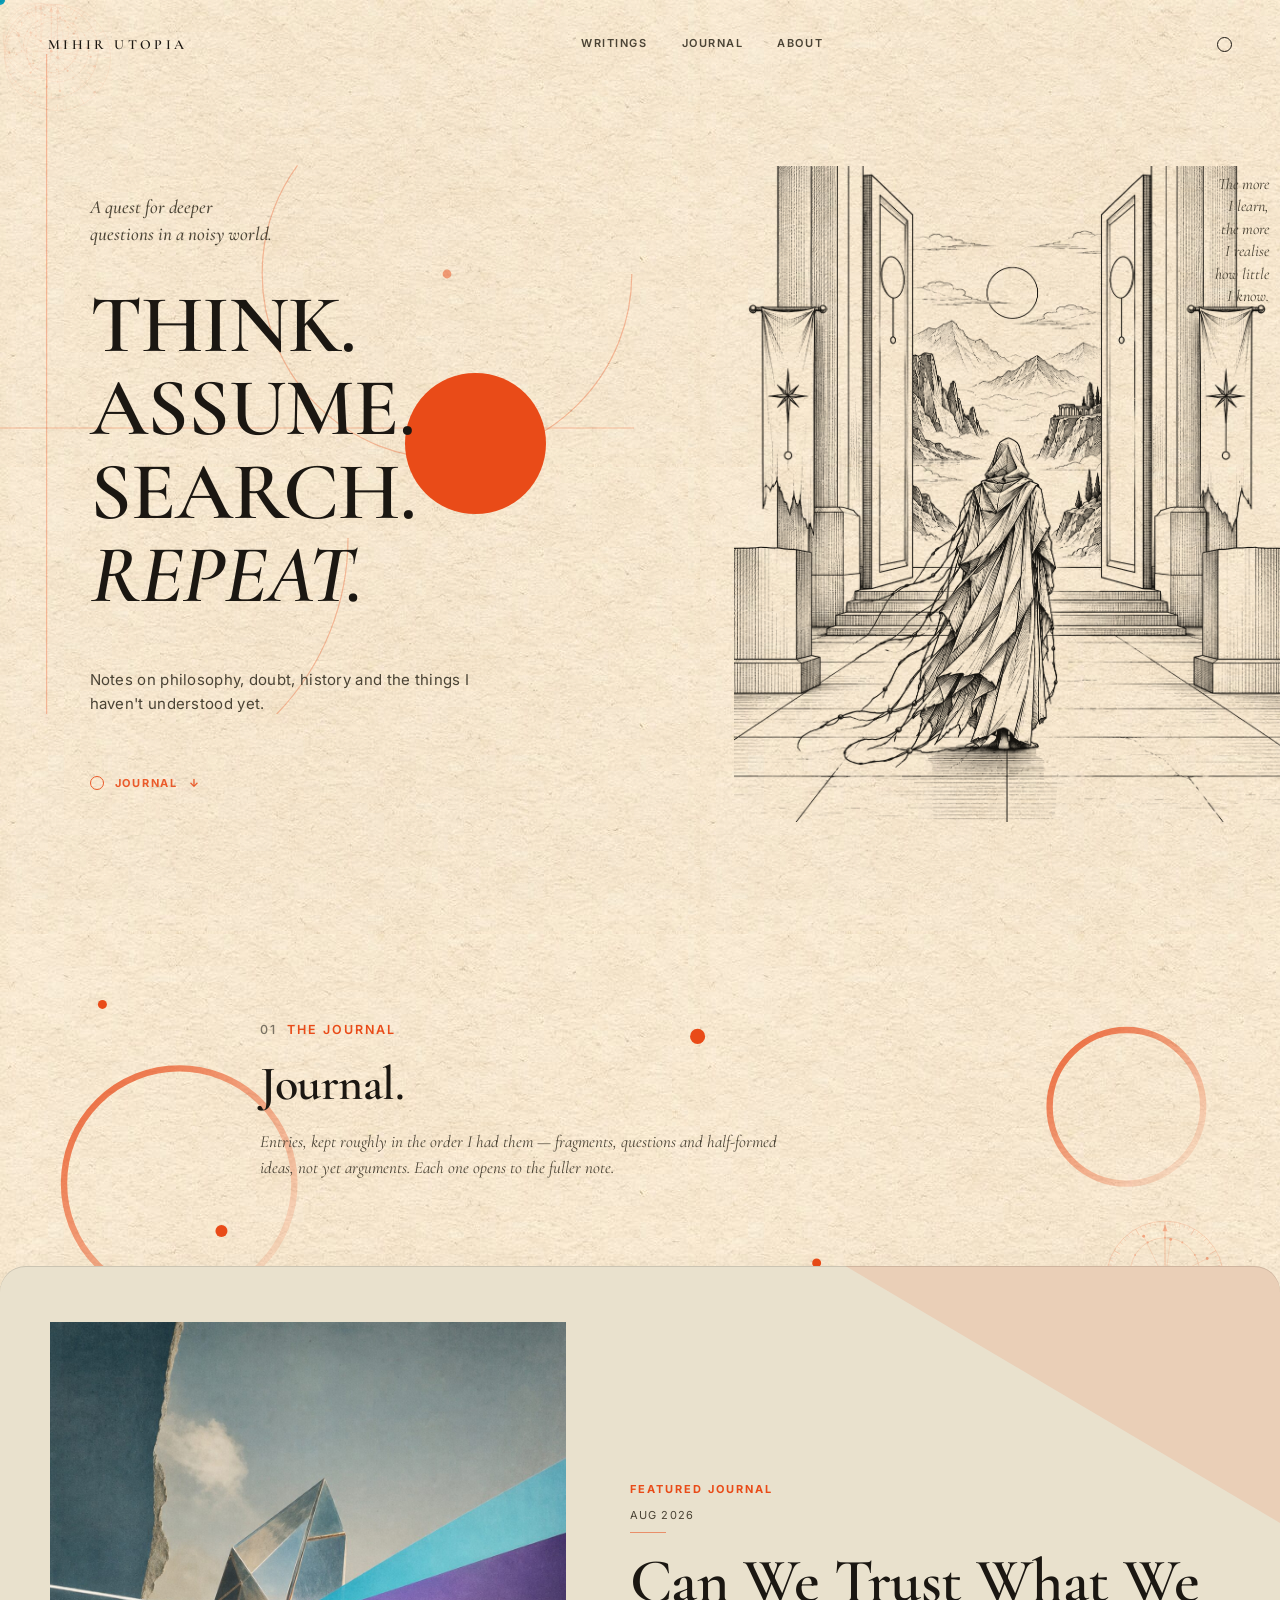
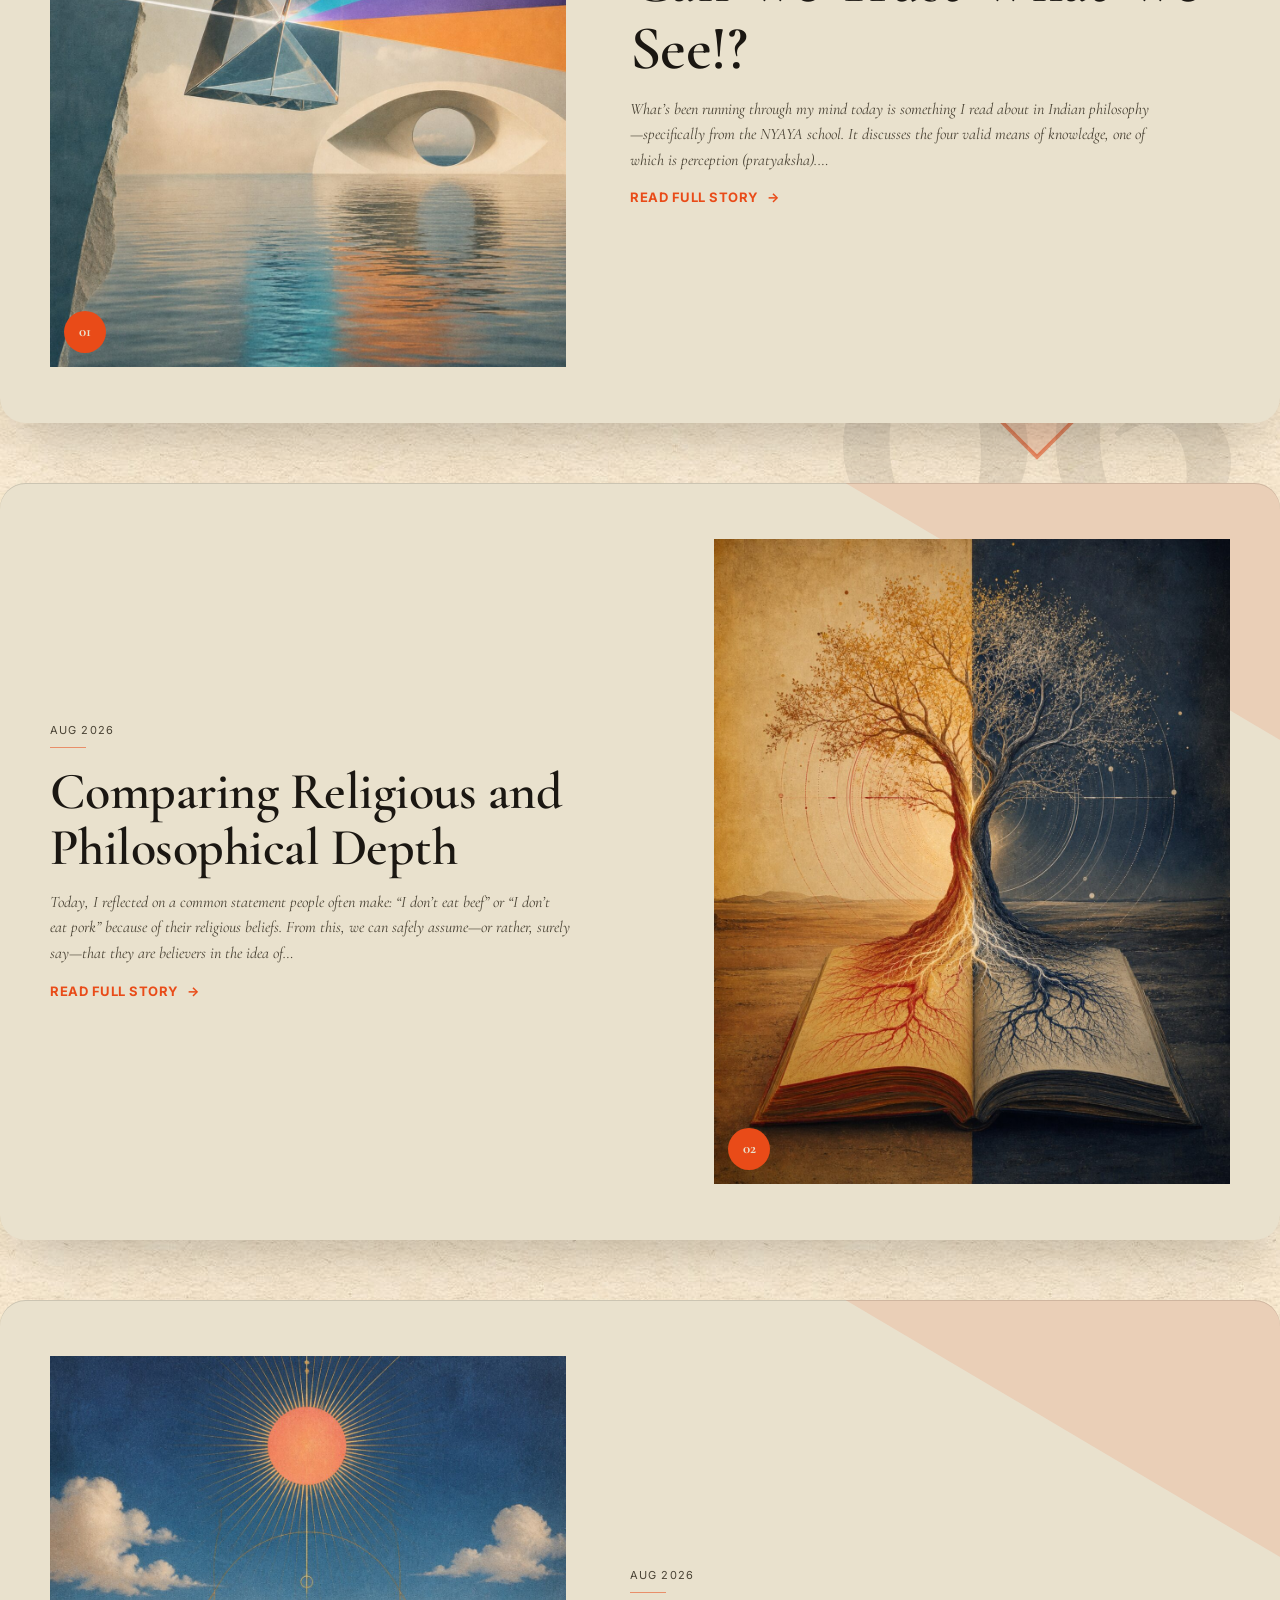
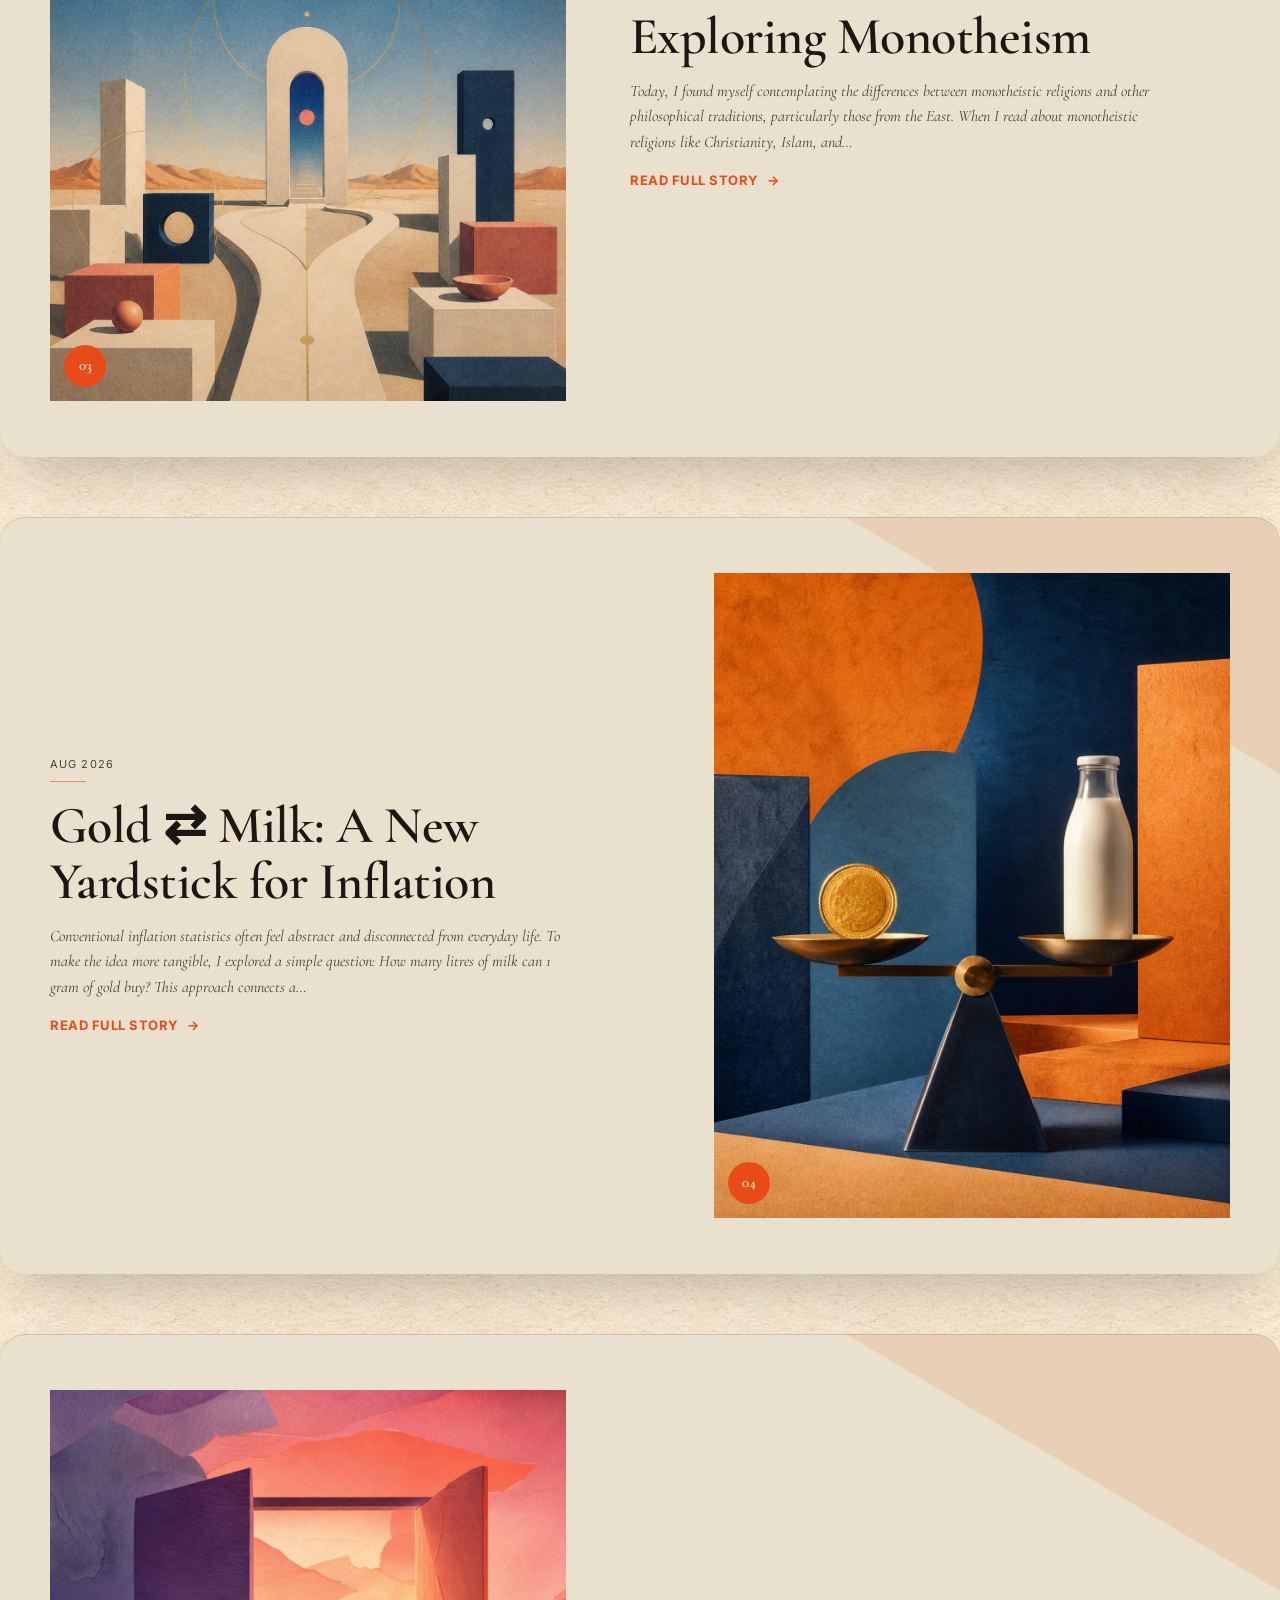
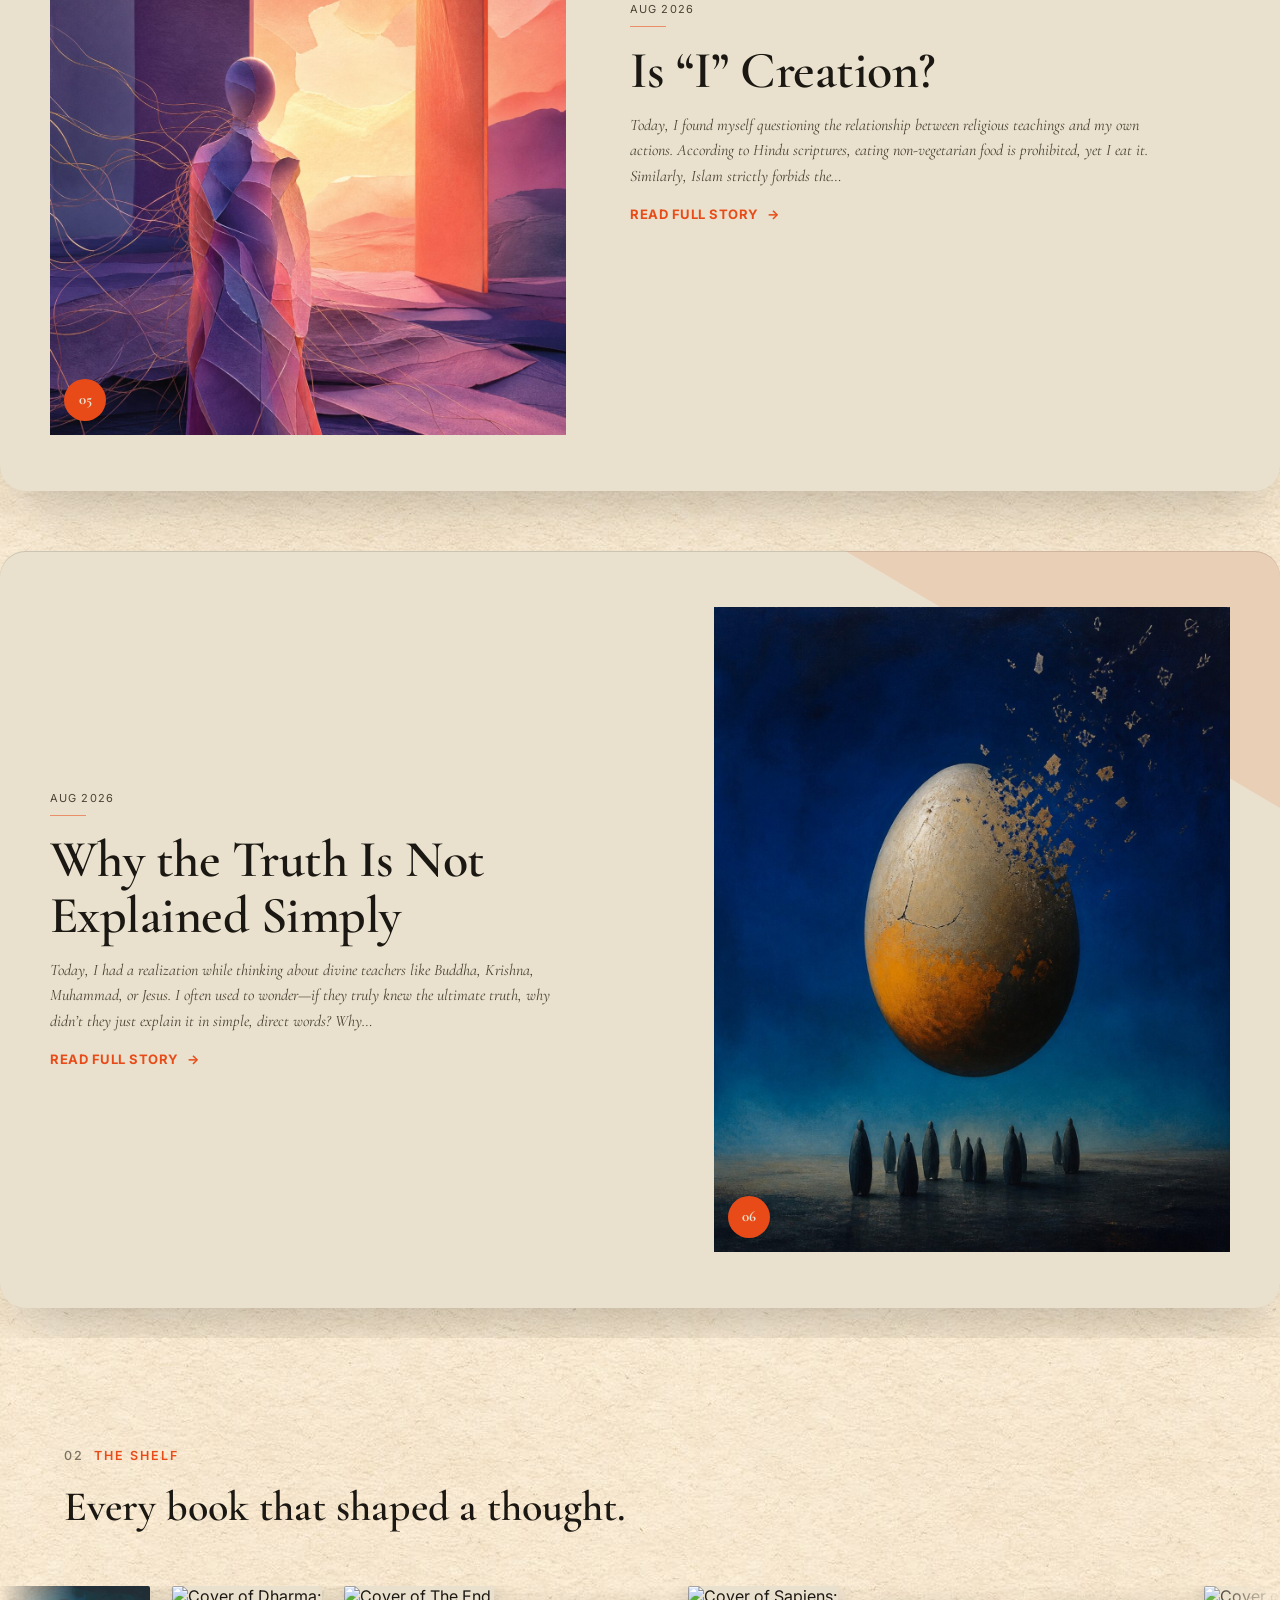
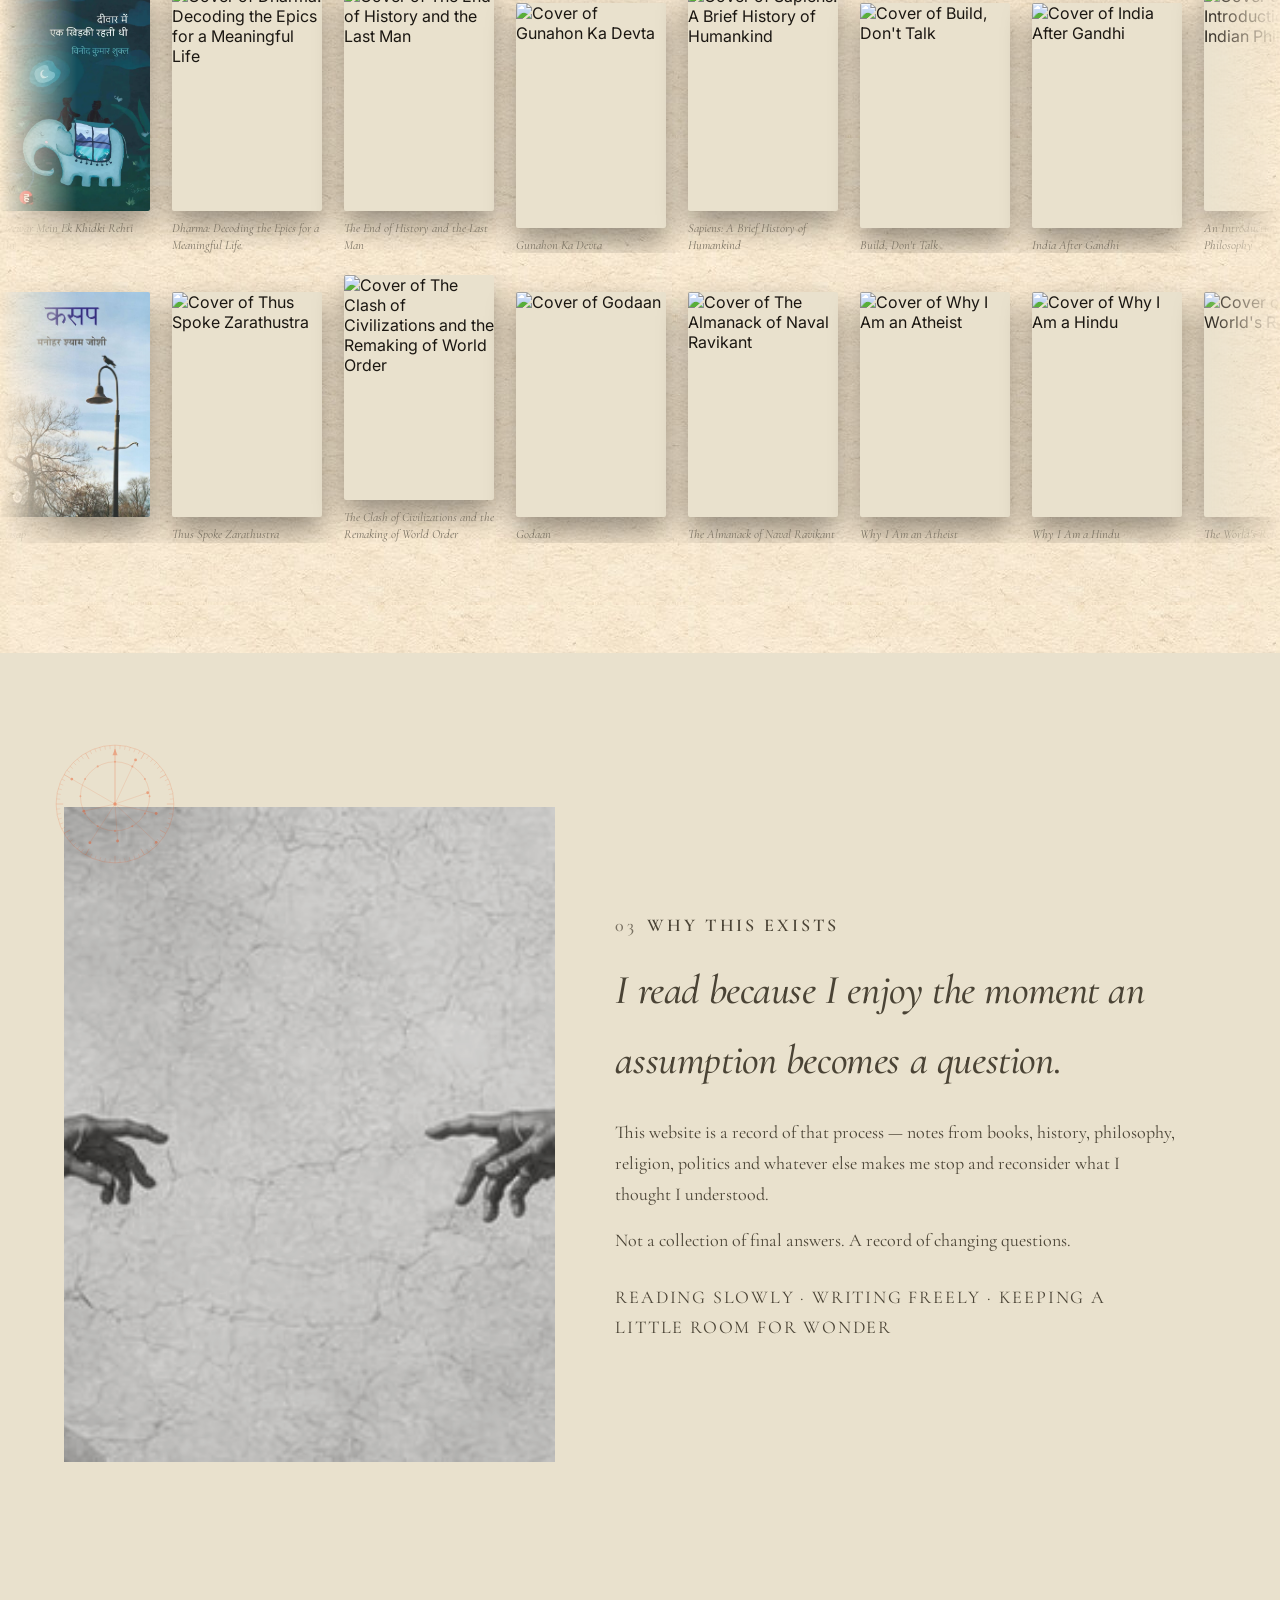
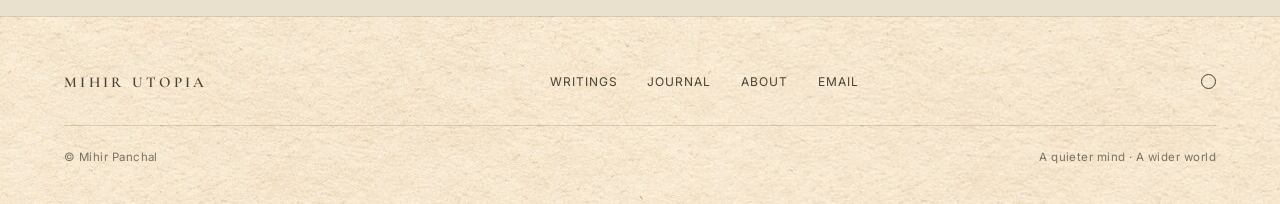
==== commit 554d625b: "vectoe 200" ====
--- a/index.html
+++ b/index.html
@@ -60,11 +60,11 @@
 
   <section class="hero" id="home">
     <svg class="hero-construct" viewBox="0 0 600 600" aria-hidden="true" focusable="false">
-      <circle cx="430" cy="200" r="168" pathLength="100" stroke-dasharray="60 40"/>
-      <circle cx="110" cy="440" r="230" pathLength="100" stroke-dasharray="44 56"/>
-      <line x1="66" y1="0" x2="66" y2="600"/>
-      <line x1="0" y1="340" x2="600" y2="340"/>
-      <circle class="hc-dot" cx="430" cy="200" r="4"/>
+      <circle class="hc-orbit-a" cx="430" cy="200" r="168" pathLength="100" stroke-dasharray="60 40"/>
+      <circle class="hc-orbit-b" cx="110" cy="440" r="230" pathLength="100" stroke-dasharray="44 56"/>
+      <line class="hc-drift-v" x1="66" y1="0" x2="66" y2="600"/>
+      <line class="hc-drift-h" x1="0" y1="340" x2="600" y2="340"/>
+      <circle class="hc-dot hc-glim" cx="430" cy="200" r="4"/>
     </svg>
     <div class="wrap hero-grid">
       <div class="hero-left">
@@ -82,7 +82,7 @@
       <div class="hero-right">
         <p class="hero-quote">The more<br>I learn,<br>the more<br>I realise<br>how little<br>I know.</p>
         <div class="hero-portal">
-          <img src="/renaissance-assets/img/portal-illustration.jpg" alt="Ink-line illustration of a hooded figure seen from behind, walking toward a vast open doorway onto a mountain landscape." loading="eager"/>
+          <img src="/renaissance-assets/img/portal-illustration.png" alt="Ink-line illustration of a hooded figure seen from behind, walking toward a vast open doorway onto a mountain landscape." loading="eager"/>
         </div>
       </div>
     </div>
--- a/renaissance-assets/renaissance.css
+++ b/renaissance-assets/renaissance.css
@@ -251,12 +251,47 @@
 }
 .hero-construct .hc-dot{ stroke:none; fill:var(--sun); opacity:0.5; }
 
+/* mystical levitation — the construction lines quietly hover: very slow,
+   independent drift/rotation/breathing per shape, never the sharp,
+   mechanical rhythm of a UI animation. The headline and the portal
+   illustration stay completely still; only this thin geometry is alive.
+   Same "ambient motion is exempt from Reduce Motion" policy as every
+   other autonomous ornament on the site (astrolabes, flying compasses,
+   the Shelf marquee) — see the restoration rule in the reduced-motion
+   block near the bottom of this file. */
+.hero-construct :is(circle, line){ transform-box:fill-box; transform-origin:50% 50%; }
+.hc-orbit-a{ animation:hc-float-a 26s ease-in-out infinite; }
+.hc-orbit-b{ animation:hc-float-b 32s ease-in-out infinite; animation-delay:-9s; }
+.hc-drift-v{ animation:hc-drift-v 22s ease-in-out infinite; animation-delay:-4s; }
+.hc-drift-h{ animation:hc-drift-h 29s ease-in-out infinite; animation-delay:-14s; }
+.hc-glim{ animation:hc-glimmer 7s ease-in-out infinite; animation-delay:-2s; }
+@keyframes hc-float-a{
+  0%,100%{ transform:translate(0,0) rotate(0deg); }
+  50%{ transform:translate(9px,-11px) rotate(2.5deg); }
+}
+@keyframes hc-float-b{
+  0%,100%{ transform:translate(0,0) rotate(0deg); }
+  50%{ transform:translate(-10px,8px) rotate(-3deg); }
+}
+@keyframes hc-drift-v{
+  0%,100%{ transform:translate(0,0); }
+  50%{ transform:translate(5px,4px); }
+}
+@keyframes hc-drift-h{
+  0%,100%{ transform:translate(0,0); }
+  50%{ transform:translate(-6px,3px); }
+}
+@keyframes hc-glimmer{
+  0%,100%{ opacity:0.42; transform:scale(1); }
+  50%{ opacity:0.85; transform:scale(1.6); }
+}
+
 .hero-grid{
   position:relative; z-index:3; width:100%;
   display:grid; grid-template-columns:1.05fr 0.85fr; gap:clamp(24px,4.6vw,70px); align-items:center;
   padding:clamp(118px,13vw,168px) 0 clamp(50px,7vw,80px);
 }
-.hero-left{ position:relative; z-index:2; }
+.hero-left{ position:relative; z-index:2; margin-left:clamp(8px,7vw,116px); }
 
 .hero-kicker{
   font-family:var(--serif); font-style:italic; font-weight:500;
@@ -278,17 +313,19 @@
 
 /* THE one solid colour accent in the hero. Flat fill only — explicitly no
    gradient, texture, glow, shadow or transparency anywhere on this shape.
-   Positioned to sit partially BEHIND the end of the ASSUME/SEARCH lines —
-   the letters (z-index 2) render on top of it (z-index 1). */
+   Sits low, around the tail end of the ASSUME line, partially behind both
+   the letters and the construction-line geometry — the letters (z-index 2)
+   render on top of it (z-index 1), the construct layer (z-index 0) behind. */
 .hero-circle{
   position:absolute; z-index:1; pointer-events:none;
-  top:clamp(10px,3.6vw,34px); right:22%;
+  top:clamp(50px,7vw,112px); right:22%;
   width:clamp(90px,11vw,170px); height:clamp(90px,11vw,170px);
   border-radius:50%;
   background:var(--sun);
   opacity:0; animation:hero-rise .9s var(--ease) .5s forwards;
 }
 .hero-sub{
+  position:relative; z-index:2;
   margin-top:clamp(32px,4.4vw,50px); font-family:var(--sans); font-size:15px; letter-spacing:0.02em; color:var(--ink-soft);
   max-width:420px; line-height:1.6;
   opacity:0; animation:hero-rise .9s var(--ease) .74s forwards;
@@ -296,6 +333,7 @@
 @keyframes hero-rise{ from{ opacity:0; transform:translateY(16px); } to{ opacity:1; transform:translateY(0); } }
 
 .hero-cue{
+  position:relative; z-index:2;
   margin-top:clamp(38px,5vw,60px); display:inline-flex; align-items:center; gap:11px;
   font-family:var(--sans); font-size:11px; letter-spacing:0.16em; text-transform:uppercase; font-weight:700;
   color:var(--sun); opacity:0.9; transition:opacity .5s var(--ease);
@@ -306,13 +344,14 @@
 @keyframes hero-cue-bob{ 0%,100%{ transform:translateY(0); } 50%{ transform:translateY(4px); } }
 
 /* right column — the monochrome portal illustration, integrated directly
-   into the hero (no card, no frame). mix-blend-mode:multiply drops the
-   artwork's white paper out against the page's own parchment tone, so it
-   reads as printed straight onto the same sheet rather than a pasted-in
-   photo. */
+   into the hero with no card, frame, box or background of its own. The
+   source file is a true alpha-transparent PNG (ink-dark pixels opaque,
+   everything else transparent) rather than a photo with a white backing,
+   so the linework sits straight on the parchment with no rectangle ever
+   visible behind it, in any browser. */
 .hero-right{ position:relative; z-index:2; }
-.hero-portal{ width:100%; }
-.hero-portal img{ width:100%; height:auto; display:block; mix-blend-mode:multiply; }
+.hero-portal{ width:100%; background:transparent; }
+.hero-portal img{ width:100%; height:auto; display:block; background:transparent; }
 .hero-quote{
   position:absolute; top:1%; right:2%; z-index:3; max-width:150px; text-align:right;
   font-family:var(--serif); font-style:italic; font-size:clamp(13px,1.3vw,16px); line-height:1.4;
@@ -321,10 +360,11 @@
 
 @media (max-width:900px){
   .hero-grid{ grid-template-columns:1fr; padding-top:clamp(112px,20vw,150px); gap:8px; }
+  .hero-left{ margin-left:0; }
   .hero-right{ margin-top:18px; max-width:78vw; }
   .hero-quote{ display:none; }
   .hero-statement{ font-size:clamp(44px,13.5vw,72px); line-height:1.03; margin-bottom:8px; }
-  .hero-circle{ width:clamp(74px,21vw,116px); height:clamp(74px,21vw,116px); top:38px; right:9%; }
+  .hero-circle{ width:clamp(74px,21vw,116px); height:clamp(74px,21vw,116px); top:clamp(46px,15vw,90px); right:9%; }
   .hero-construct{ width:82vw; top:4%; }
 }
 
@@ -941,6 +981,13 @@
   .orn-fly.fly-b{ animation-duration:135s !important; animation-iteration-count:infinite !important; }
   .orn-fly.fly-c{ animation-duration:95s !important; animation-iteration-count:infinite !important; }
   .orn-fly.fly-d{ animation-duration:150s !important; animation-iteration-count:infinite !important; }
+  /* The hero's construction-line geometry — same policy: slow, autonomous
+     levitation, not reactive to input, so it keeps quietly hovering. */
+  .hc-orbit-a{ animation-duration:26s !important; animation-iteration-count:infinite !important; }
+  .hc-orbit-b{ animation-duration:32s !important; animation-iteration-count:infinite !important; }
+  .hc-drift-v{ animation-duration:22s !important; animation-iteration-count:infinite !important; }
+  .hc-drift-h{ animation-duration:29s !important; animation-iteration-count:infinite !important; }
+  .hc-glim{ animation-duration:7s !important; animation-iteration-count:infinite !important; }
   /* The Journal's ambient rings/prisms/numeral/particles — same policy:
      autonomous decoration, not reactive to input, so it keeps moving. */
   .jm-spin-a{ animation-duration:52s !important; animation-iteration-count:infinite !important; }
